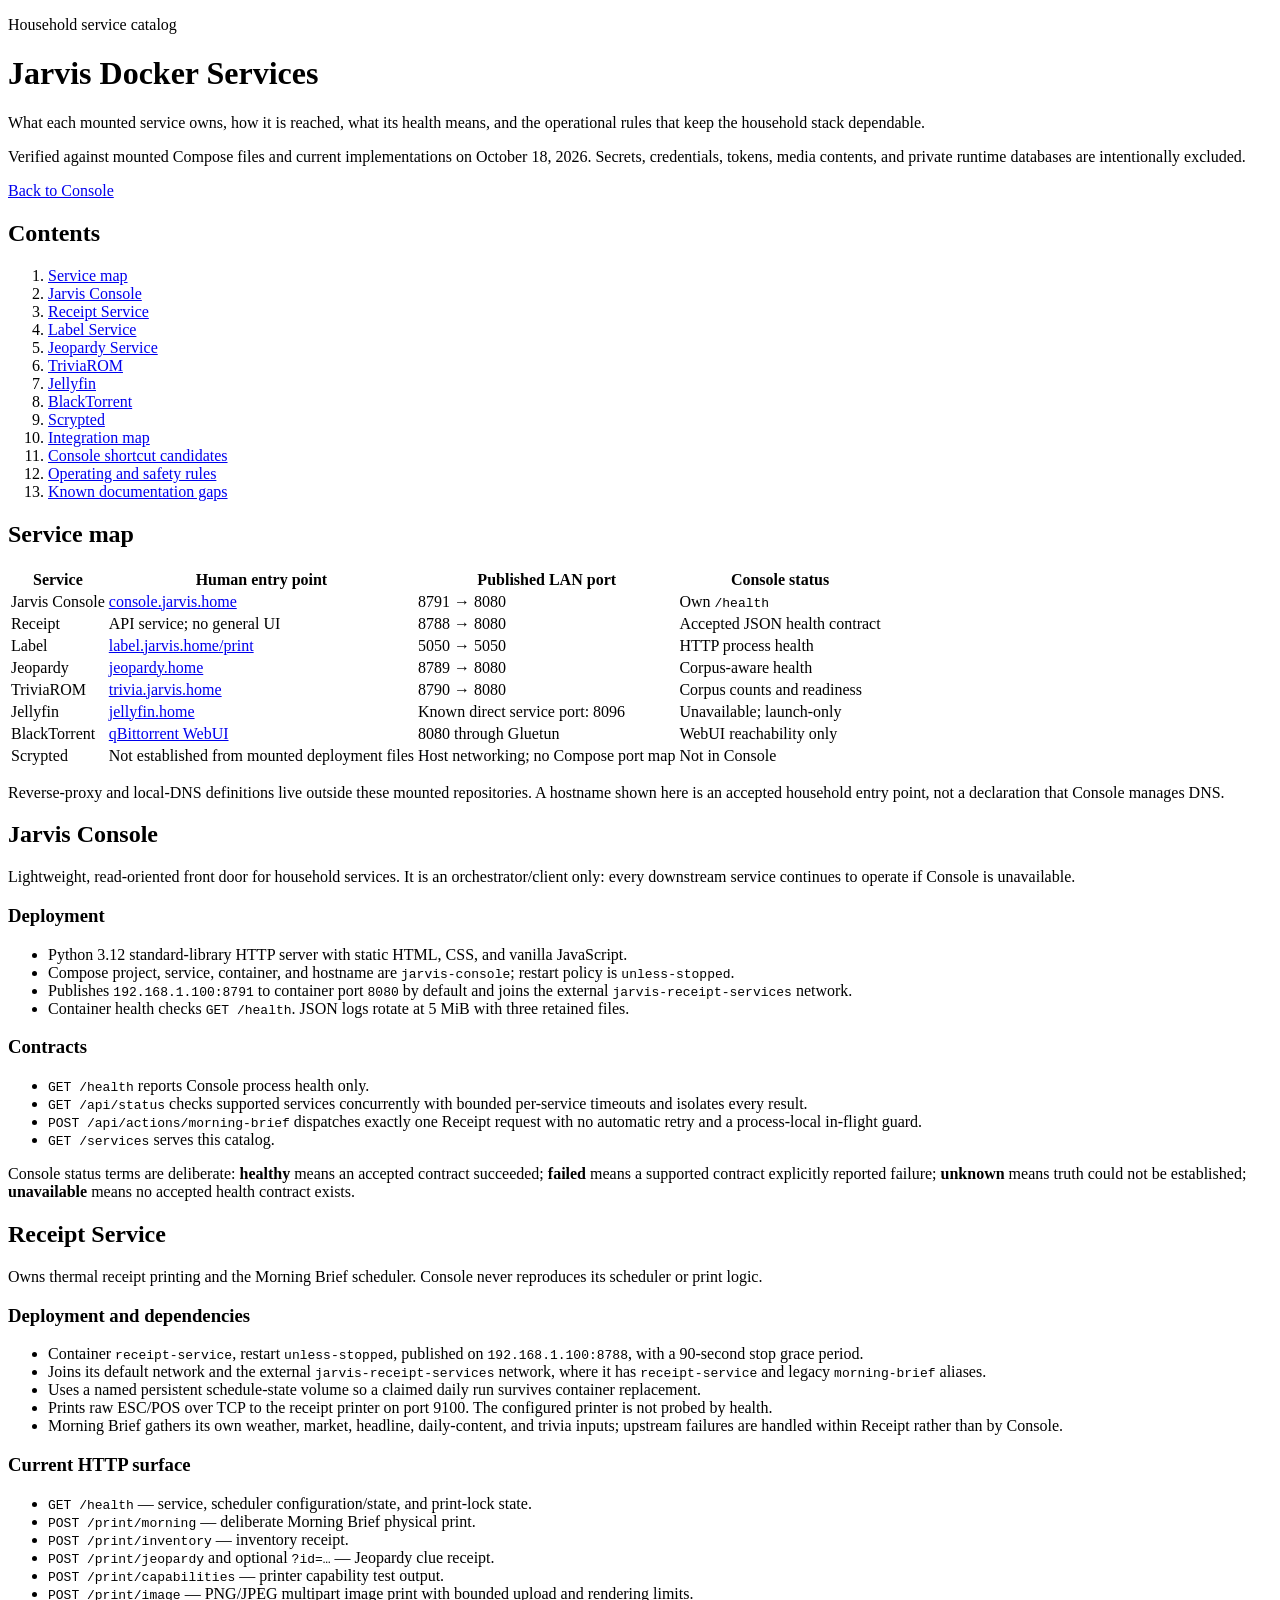
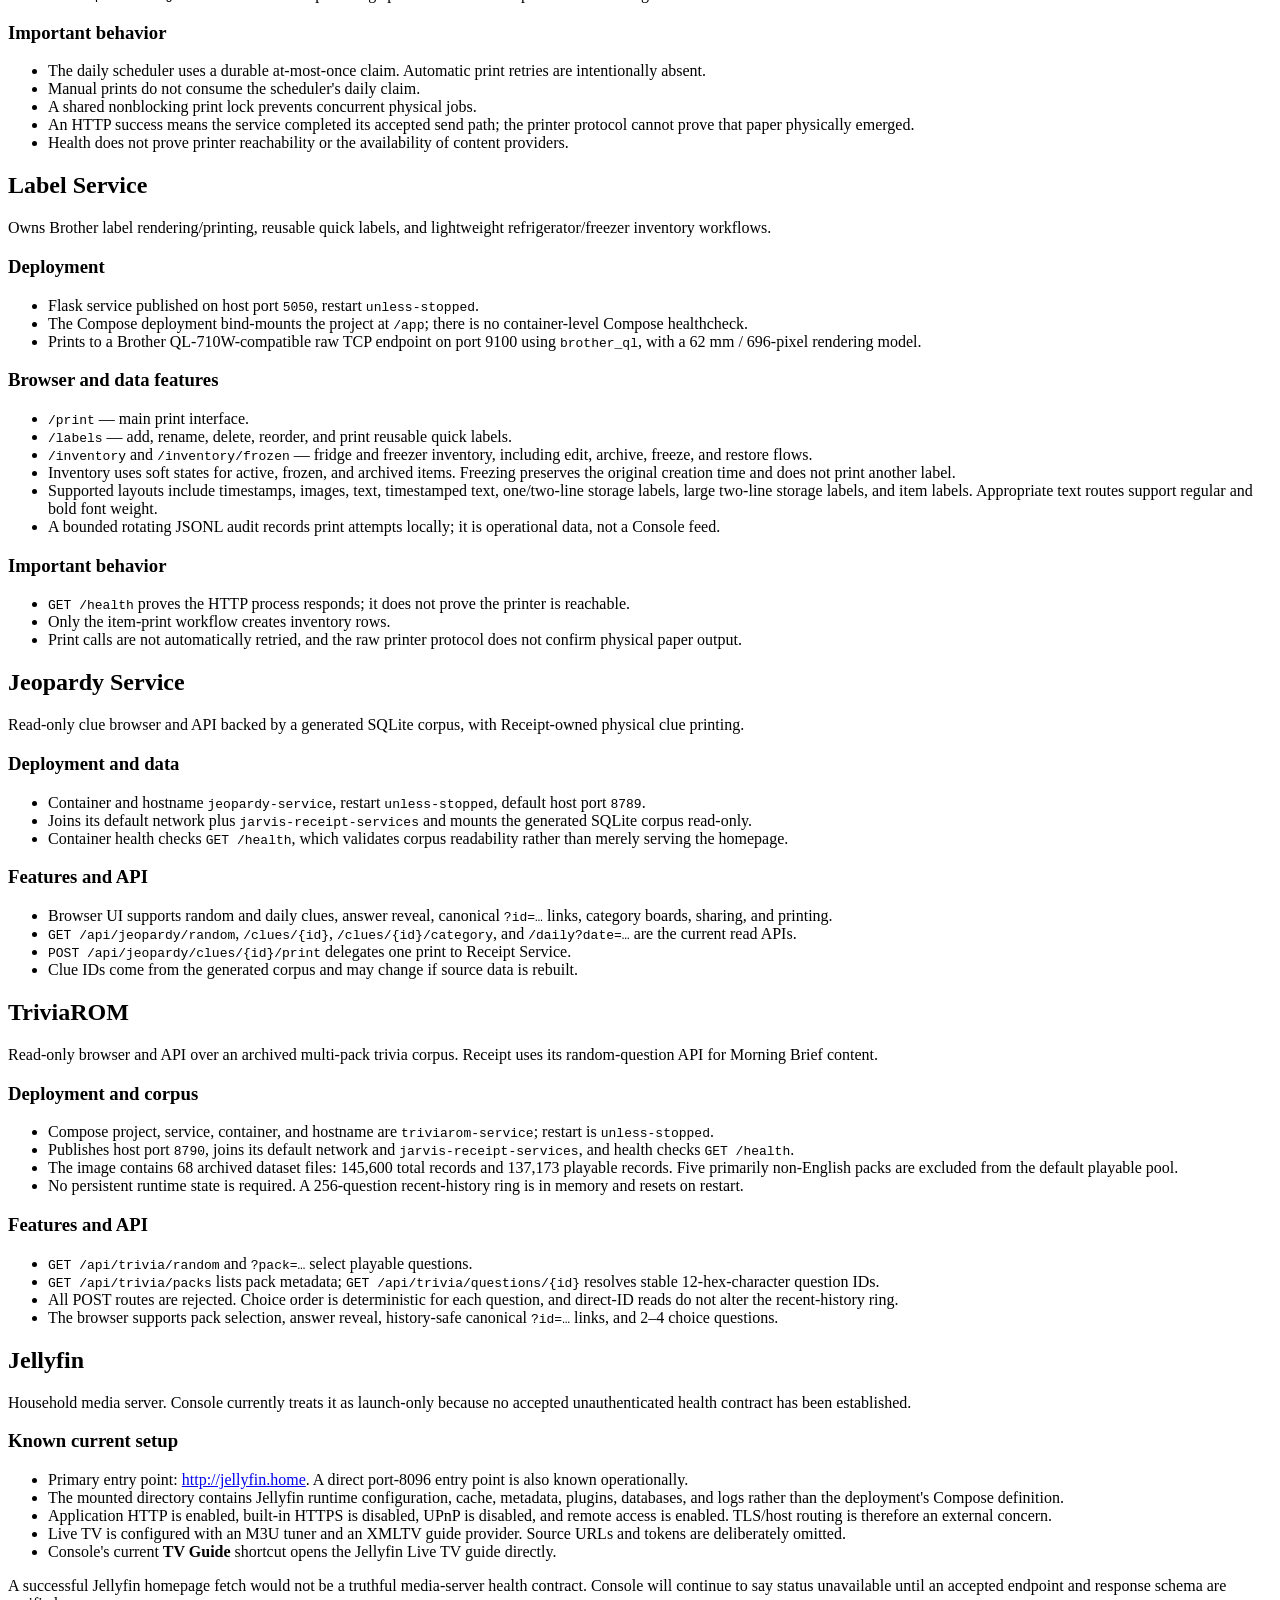
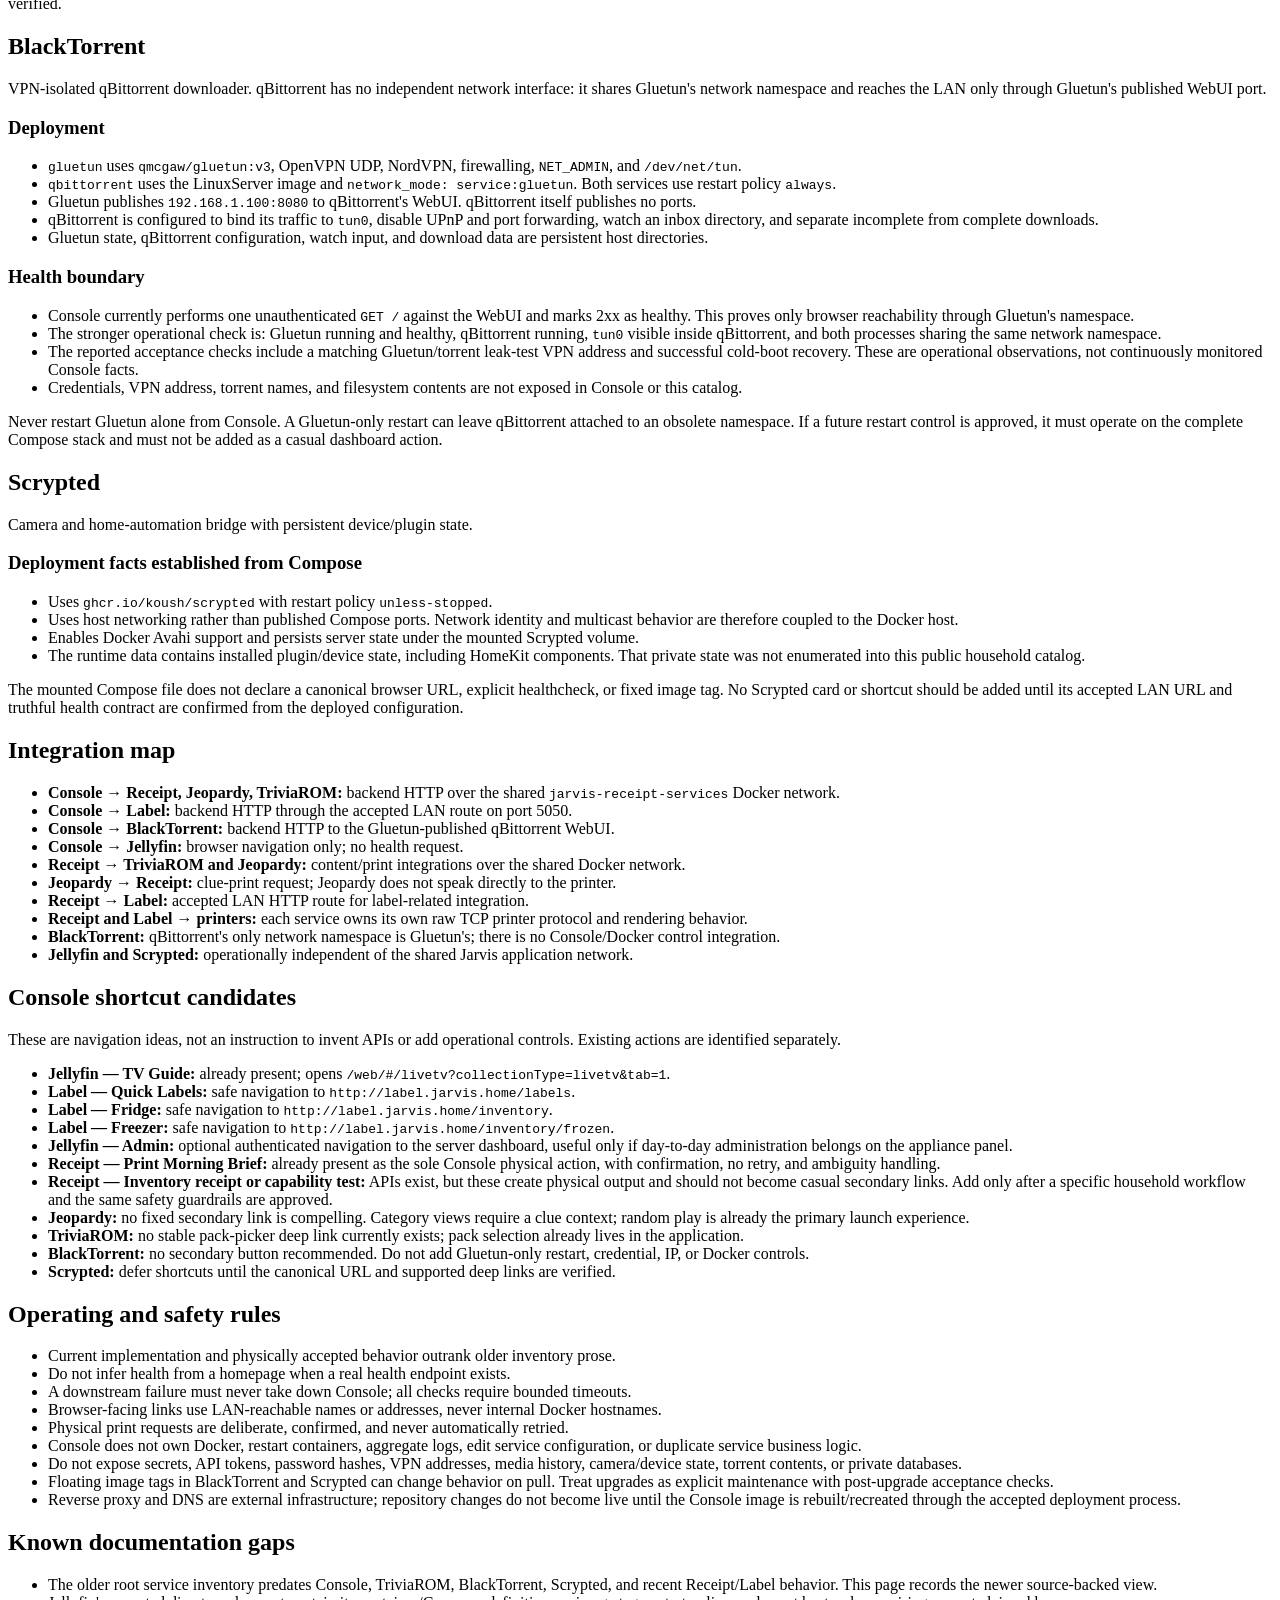
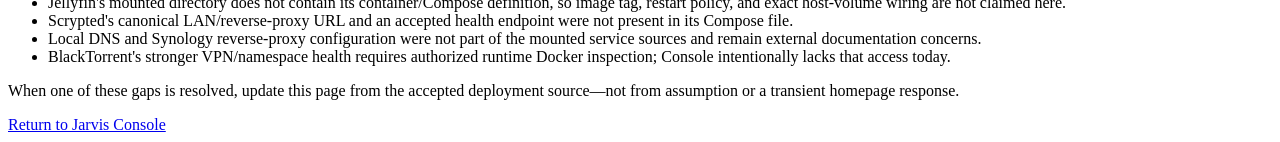
==== web/services.html @ a1799748 "Add Docker services catalog" ====
<!doctype html>
<html lang="en">
<head>
  <meta charset="utf-8">
  <meta name="viewport" content="width=device-width, initial-scale=1, viewport-fit=cover">
  <title>Jarvis Docker Services</title>
  <link rel="stylesheet" href="/assets/app.css">
</head>
<body>
  <main class="shell docs">
    <header class="header docs-header">
      <div>
        <p class="eyebrow">Household service catalog</p>
        <h1>Jarvis Docker Services</h1>
        <p class="summary">What each mounted service owns, how it is reached, what its health means, and the operational rules that keep the household stack dependable.</p>
        <p class="doc-meta">Verified against mounted Compose files and current implementations on October 18, 2026. Secrets, credentials, tokens, media contents, and private runtime databases are intentionally excluded.</p>
      </div>
      <a class="back-link" href="/">Back to Console</a>
    </header>

    <nav class="doc-section" aria-labelledby="contents-heading">
      <h2 id="contents-heading">Contents</h2>
      <ol class="toc">
        <li><a href="#map">Service map</a></li>
        <li><a href="#console">Jarvis Console</a></li>
        <li><a href="#receipt">Receipt Service</a></li>
        <li><a href="#label">Label Service</a></li>
        <li><a href="#jeopardy">Jeopardy Service</a></li>
        <li><a href="#triviarom">TriviaROM</a></li>
        <li><a href="#jellyfin">Jellyfin</a></li>
        <li><a href="#blacktorrent">BlackTorrent</a></li>
        <li><a href="#scrypted">Scrypted</a></li>
        <li><a href="#integrations">Integration map</a></li>
        <li><a href="#shortcuts">Console shortcut candidates</a></li>
        <li><a href="#rules">Operating and safety rules</a></li>
        <li><a href="#gaps">Known documentation gaps</a></li>
      </ol>
    </nav>

    <section class="doc-section" id="map">
      <h2>Service map</h2>
      <div class="table-wrap">
        <table>
          <thead><tr><th>Service</th><th>Human entry point</th><th>Published LAN port</th><th>Console status</th></tr></thead>
          <tbody>
            <tr><td>Jarvis Console</td><td><a href="http://console.jarvis.home/">console.jarvis.home</a></td><td>8791 → 8080</td><td>Own <code>/health</code></td></tr>
            <tr><td>Receipt</td><td>API service; no general UI</td><td>8788 → 8080</td><td>Accepted JSON health contract</td></tr>
            <tr><td>Label</td><td><a href="http://label.jarvis.home/print">label.jarvis.home/print</a></td><td>5050 → 5050</td><td>HTTP process health</td></tr>
            <tr><td>Jeopardy</td><td><a href="http://jeopardy.home/">jeopardy.home</a></td><td>8789 → 8080</td><td>Corpus-aware health</td></tr>
            <tr><td>TriviaROM</td><td><a href="http://trivia.jarvis.home/">trivia.jarvis.home</a></td><td>8790 → 8080</td><td>Corpus counts and readiness</td></tr>
            <tr><td>Jellyfin</td><td><a href="http://jellyfin.home">jellyfin.home</a></td><td>Known direct service port: 8096</td><td>Unavailable; launch-only</td></tr>
            <tr><td>BlackTorrent</td><td><a href="http://192.168.1.100:8080/">qBittorrent WebUI</a></td><td>8080 through Gluetun</td><td>WebUI reachability only</td></tr>
            <tr><td>Scrypted</td><td>Not established from mounted deployment files</td><td>Host networking; no Compose port map</td><td>Not in Console</td></tr>
          </tbody>
        </table>
      </div>
      <p class="doc-meta">Reverse-proxy and local-DNS definitions live outside these mounted repositories. A hostname shown here is an accepted household entry point, not a declaration that Console manages DNS.</p>
    </section>

    <section class="doc-section service-heading" id="console">
      <h2>Jarvis Console</h2>
      <p>Lightweight, read-oriented front door for household services. It is an orchestrator/client only: every downstream service continues to operate if Console is unavailable.</p>
      <h3>Deployment</h3>
      <ul>
        <li>Python 3.12 standard-library HTTP server with static HTML, CSS, and vanilla JavaScript.</li>
        <li>Compose project, service, container, and hostname are <code>jarvis-console</code>; restart policy is <code>unless-stopped</code>.</li>
        <li>Publishes <code>192.168.1.100:8791</code> to container port <code>8080</code> by default and joins the external <code>jarvis-receipt-services</code> network.</li>
        <li>Container health checks <code>GET /health</code>. JSON logs rotate at 5 MiB with three retained files.</li>
      </ul>
      <h3>Contracts</h3>
      <ul>
        <li><code>GET /health</code> reports Console process health only.</li>
        <li><code>GET /api/status</code> checks supported services concurrently with bounded per-service timeouts and isolates every result.</li>
        <li><code>POST /api/actions/morning-brief</code> dispatches exactly one Receipt request with no automatic retry and a process-local in-flight guard.</li>
        <li><code>GET /services</code> serves this catalog.</li>
      </ul>
      <p class="callout">Console status terms are deliberate: <strong>healthy</strong> means an accepted contract succeeded; <strong>failed</strong> means a supported contract explicitly reported failure; <strong>unknown</strong> means truth could not be established; <strong>unavailable</strong> means no accepted health contract exists.</p>
    </section>

    <section class="doc-section service-heading" id="receipt">
      <h2>Receipt Service</h2>
      <p>Owns thermal receipt printing and the Morning Brief scheduler. Console never reproduces its scheduler or print logic.</p>
      <h3>Deployment and dependencies</h3>
      <ul>
        <li>Container <code>receipt-service</code>, restart <code>unless-stopped</code>, published on <code>192.168.1.100:8788</code>, with a 90-second stop grace period.</li>
        <li>Joins its default network and the external <code>jarvis-receipt-services</code> network, where it has <code>receipt-service</code> and legacy <code>morning-brief</code> aliases.</li>
        <li>Uses a named persistent schedule-state volume so a claimed daily run survives container replacement.</li>
        <li>Prints raw ESC/POS over TCP to the receipt printer on port 9100. The configured printer is not probed by health.</li>
        <li>Morning Brief gathers its own weather, market, headline, daily-content, and trivia inputs; upstream failures are handled within Receipt rather than by Console.</li>
      </ul>
      <h3>Current HTTP surface</h3>
      <ul>
        <li><code>GET /health</code> — service, scheduler configuration/state, and print-lock state.</li>
        <li><code>POST /print/morning</code> — deliberate Morning Brief physical print.</li>
        <li><code>POST /print/inventory</code> — inventory receipt.</li>
        <li><code>POST /print/jeopardy</code> and optional <code>?id=…</code> — Jeopardy clue receipt.</li>
        <li><code>POST /print/capabilities</code> — printer capability test output.</li>
        <li><code>POST /print/image</code> — PNG/JPEG multipart image print with bounded upload and rendering limits.</li>
      </ul>
      <h3>Important behavior</h3>
      <ul>
        <li>The daily scheduler uses a durable at-most-once claim. Automatic print retries are intentionally absent.</li>
        <li>Manual prints do not consume the scheduler's daily claim.</li>
        <li>A shared nonblocking print lock prevents concurrent physical jobs.</li>
        <li>An HTTP success means the service completed its accepted send path; the printer protocol cannot prove that paper physically emerged.</li>
        <li>Health does not prove printer reachability or the availability of content providers.</li>
      </ul>
    </section>

    <section class="doc-section service-heading" id="label">
      <h2>Label Service</h2>
      <p>Owns Brother label rendering/printing, reusable quick labels, and lightweight refrigerator/freezer inventory workflows.</p>
      <h3>Deployment</h3>
      <ul>
        <li>Flask service published on host port <code>5050</code>, restart <code>unless-stopped</code>.</li>
        <li>The Compose deployment bind-mounts the project at <code>/app</code>; there is no container-level Compose healthcheck.</li>
        <li>Prints to a Brother QL-710W-compatible raw TCP endpoint on port 9100 using <code>brother_ql</code>, with a 62 mm / 696-pixel rendering model.</li>
      </ul>
      <h3>Browser and data features</h3>
      <ul>
        <li><code>/print</code> — main print interface.</li>
        <li><code>/labels</code> — add, rename, delete, reorder, and print reusable quick labels.</li>
        <li><code>/inventory</code> and <code>/inventory/frozen</code> — fridge and freezer inventory, including edit, archive, freeze, and restore flows.</li>
        <li>Inventory uses soft states for active, frozen, and archived items. Freezing preserves the original creation time and does not print another label.</li>
        <li>Supported layouts include timestamps, images, text, timestamped text, one/two-line storage labels, large two-line storage labels, and item labels. Appropriate text routes support regular and bold font weight.</li>
        <li>A bounded rotating JSONL audit records print attempts locally; it is operational data, not a Console feed.</li>
      </ul>
      <h3>Important behavior</h3>
      <ul>
        <li><code>GET /health</code> proves the HTTP process responds; it does not prove the printer is reachable.</li>
        <li>Only the item-print workflow creates inventory rows.</li>
        <li>Print calls are not automatically retried, and the raw printer protocol does not confirm physical paper output.</li>
      </ul>
    </section>

    <section class="doc-section service-heading" id="jeopardy">
      <h2>Jeopardy Service</h2>
      <p>Read-only clue browser and API backed by a generated SQLite corpus, with Receipt-owned physical clue printing.</p>
      <h3>Deployment and data</h3>
      <ul>
        <li>Container and hostname <code>jeopardy-service</code>, restart <code>unless-stopped</code>, default host port <code>8789</code>.</li>
        <li>Joins its default network plus <code>jarvis-receipt-services</code> and mounts the generated SQLite corpus read-only.</li>
        <li>Container health checks <code>GET /health</code>, which validates corpus readability rather than merely serving the homepage.</li>
      </ul>
      <h3>Features and API</h3>
      <ul>
        <li>Browser UI supports random and daily clues, answer reveal, canonical <code>?id=…</code> links, category boards, sharing, and printing.</li>
        <li><code>GET /api/jeopardy/random</code>, <code>/clues/{id}</code>, <code>/clues/{id}/category</code>, and <code>/daily?date=…</code> are the current read APIs.</li>
        <li><code>POST /api/jeopardy/clues/{id}/print</code> delegates one print to Receipt Service.</li>
        <li>Clue IDs come from the generated corpus and may change if source data is rebuilt.</li>
      </ul>
    </section>

    <section class="doc-section service-heading" id="triviarom">
      <h2>TriviaROM</h2>
      <p>Read-only browser and API over an archived multi-pack trivia corpus. Receipt uses its random-question API for Morning Brief content.</p>
      <h3>Deployment and corpus</h3>
      <ul>
        <li>Compose project, service, container, and hostname are <code>triviarom-service</code>; restart is <code>unless-stopped</code>.</li>
        <li>Publishes host port <code>8790</code>, joins its default network and <code>jarvis-receipt-services</code>, and health checks <code>GET /health</code>.</li>
        <li>The image contains 68 archived dataset files: 145,600 total records and 137,173 playable records. Five primarily non-English packs are excluded from the default playable pool.</li>
        <li>No persistent runtime state is required. A 256-question recent-history ring is in memory and resets on restart.</li>
      </ul>
      <h3>Features and API</h3>
      <ul>
        <li><code>GET /api/trivia/random</code> and <code>?pack=…</code> select playable questions.</li>
        <li><code>GET /api/trivia/packs</code> lists pack metadata; <code>GET /api/trivia/questions/{id}</code> resolves stable 12-hex-character question IDs.</li>
        <li>All POST routes are rejected. Choice order is deterministic for each question, and direct-ID reads do not alter the recent-history ring.</li>
        <li>The browser supports pack selection, answer reveal, history-safe canonical <code>?id=…</code> links, and 2–4 choice questions.</li>
      </ul>
    </section>

    <section class="doc-section service-heading" id="jellyfin">
      <h2>Jellyfin</h2>
      <p>Household media server. Console currently treats it as launch-only because no accepted unauthenticated health contract has been established.</p>
      <h3>Known current setup</h3>
      <ul>
        <li>Primary entry point: <a href="http://jellyfin.home">http://jellyfin.home</a>. A direct port-8096 entry point is also known operationally.</li>
        <li>The mounted directory contains Jellyfin runtime configuration, cache, metadata, plugins, databases, and logs rather than the deployment's Compose definition.</li>
        <li>Application HTTP is enabled, built-in HTTPS is disabled, UPnP is disabled, and remote access is enabled. TLS/host routing is therefore an external concern.</li>
        <li>Live TV is configured with an M3U tuner and an XMLTV guide provider. Source URLs and tokens are deliberately omitted.</li>
        <li>Console's current <strong>TV Guide</strong> shortcut opens the Jellyfin Live TV guide directly.</li>
      </ul>
      <p class="callout">A successful Jellyfin homepage fetch would not be a truthful media-server health contract. Console will continue to say status unavailable until an accepted endpoint and response schema are verified.</p>
    </section>

    <section class="doc-section service-heading" id="blacktorrent">
      <h2>BlackTorrent</h2>
      <p>VPN-isolated qBittorrent downloader. qBittorrent has no independent network interface: it shares Gluetun's network namespace and reaches the LAN only through Gluetun's published WebUI port.</p>
      <h3>Deployment</h3>
      <ul>
        <li><code>gluetun</code> uses <code>qmcgaw/gluetun:v3</code>, OpenVPN UDP, NordVPN, firewalling, <code>NET_ADMIN</code>, and <code>/dev/net/tun</code>.</li>
        <li><code>qbittorrent</code> uses the LinuxServer image and <code>network_mode: service:gluetun</code>. Both services use restart policy <code>always</code>.</li>
        <li>Gluetun publishes <code>192.168.1.100:8080</code> to qBittorrent's WebUI. qBittorrent itself publishes no ports.</li>
        <li>qBittorrent is configured to bind its traffic to <code>tun0</code>, disable UPnP and port forwarding, watch an inbox directory, and separate incomplete from complete downloads.</li>
        <li>Gluetun state, qBittorrent configuration, watch input, and download data are persistent host directories.</li>
      </ul>
      <h3>Health boundary</h3>
      <ul>
        <li>Console currently performs one unauthenticated <code>GET /</code> against the WebUI and marks 2xx as healthy. This proves only browser reachability through Gluetun's namespace.</li>
        <li>The stronger operational check is: Gluetun running and healthy, qBittorrent running, <code>tun0</code> visible inside qBittorrent, and both processes sharing the same network namespace.</li>
        <li>The reported acceptance checks include a matching Gluetun/torrent leak-test VPN address and successful cold-boot recovery. These are operational observations, not continuously monitored Console facts.</li>
        <li>Credentials, VPN address, torrent names, and filesystem contents are not exposed in Console or this catalog.</li>
      </ul>
      <p class="callout">Never restart Gluetun alone from Console. A Gluetun-only restart can leave qBittorrent attached to an obsolete namespace. If a future restart control is approved, it must operate on the complete Compose stack and must not be added as a casual dashboard action.</p>
    </section>

    <section class="doc-section service-heading" id="scrypted">
      <h2>Scrypted</h2>
      <p>Camera and home-automation bridge with persistent device/plugin state.</p>
      <h3>Deployment facts established from Compose</h3>
      <ul>
        <li>Uses <code>ghcr.io/koush/scrypted</code> with restart policy <code>unless-stopped</code>.</li>
        <li>Uses host networking rather than published Compose ports. Network identity and multicast behavior are therefore coupled to the Docker host.</li>
        <li>Enables Docker Avahi support and persists server state under the mounted Scrypted volume.</li>
        <li>The runtime data contains installed plugin/device state, including HomeKit components. That private state was not enumerated into this public household catalog.</li>
      </ul>
      <p class="callout">The mounted Compose file does not declare a canonical browser URL, explicit healthcheck, or fixed image tag. No Scrypted card or shortcut should be added until its accepted LAN URL and truthful health contract are confirmed from the deployed configuration.</p>
    </section>

    <section class="doc-section" id="integrations">
      <h2>Integration map</h2>
      <ul>
        <li><strong>Console → Receipt, Jeopardy, TriviaROM:</strong> backend HTTP over the shared <code>jarvis-receipt-services</code> Docker network.</li>
        <li><strong>Console → Label:</strong> backend HTTP through the accepted LAN route on port 5050.</li>
        <li><strong>Console → BlackTorrent:</strong> backend HTTP to the Gluetun-published qBittorrent WebUI.</li>
        <li><strong>Console → Jellyfin:</strong> browser navigation only; no health request.</li>
        <li><strong>Receipt → TriviaROM and Jeopardy:</strong> content/print integrations over the shared Docker network.</li>
        <li><strong>Jeopardy → Receipt:</strong> clue-print request; Jeopardy does not speak directly to the printer.</li>
        <li><strong>Receipt → Label:</strong> accepted LAN HTTP route for label-related integration.</li>
        <li><strong>Receipt and Label → printers:</strong> each service owns its own raw TCP printer protocol and rendering behavior.</li>
        <li><strong>BlackTorrent:</strong> qBittorrent's only network namespace is Gluetun's; there is no Console/Docker control integration.</li>
        <li><strong>Jellyfin and Scrypted:</strong> operationally independent of the shared Jarvis application network.</li>
      </ul>
    </section>

    <section class="doc-section" id="shortcuts">
      <h2>Console shortcut candidates</h2>
      <p>These are navigation ideas, not an instruction to invent APIs or add operational controls. Existing actions are identified separately.</p>
      <ul>
        <li><strong>Jellyfin — TV Guide:</strong> already present; opens <code>/web/#/livetv?collectionType=livetv&amp;tab=1</code>.</li>
        <li><strong>Label — Quick Labels:</strong> safe navigation to <code>http://label.jarvis.home/labels</code>.</li>
        <li><strong>Label — Fridge:</strong> safe navigation to <code>http://label.jarvis.home/inventory</code>.</li>
        <li><strong>Label — Freezer:</strong> safe navigation to <code>http://label.jarvis.home/inventory/frozen</code>.</li>
        <li><strong>Jellyfin — Admin:</strong> optional authenticated navigation to the server dashboard, useful only if day-to-day administration belongs on the appliance panel.</li>
        <li><strong>Receipt — Print Morning Brief:</strong> already present as the sole Console physical action, with confirmation, no retry, and ambiguity handling.</li>
        <li><strong>Receipt — Inventory receipt or capability test:</strong> APIs exist, but these create physical output and should not become casual secondary links. Add only after a specific household workflow and the same safety guardrails are approved.</li>
        <li><strong>Jeopardy:</strong> no fixed secondary link is compelling. Category views require a clue context; random play is already the primary launch experience.</li>
        <li><strong>TriviaROM:</strong> no stable pack-picker deep link currently exists; pack selection already lives in the application.</li>
        <li><strong>BlackTorrent:</strong> no secondary button recommended. Do not add Gluetun-only restart, credential, IP, or Docker controls.</li>
        <li><strong>Scrypted:</strong> defer shortcuts until the canonical URL and supported deep links are verified.</li>
      </ul>
    </section>

    <section class="doc-section" id="rules">
      <h2>Operating and safety rules</h2>
      <ul>
        <li>Current implementation and physically accepted behavior outrank older inventory prose.</li>
        <li>Do not infer health from a homepage when a real health endpoint exists.</li>
        <li>A downstream failure must never take down Console; all checks require bounded timeouts.</li>
        <li>Browser-facing links use LAN-reachable names or addresses, never internal Docker hostnames.</li>
        <li>Physical print requests are deliberate, confirmed, and never automatically retried.</li>
        <li>Console does not own Docker, restart containers, aggregate logs, edit service configuration, or duplicate service business logic.</li>
        <li>Do not expose secrets, API tokens, password hashes, VPN addresses, media history, camera/device state, torrent contents, or private databases.</li>
        <li>Floating image tags in BlackTorrent and Scrypted can change behavior on pull. Treat upgrades as explicit maintenance with post-upgrade acceptance checks.</li>
        <li>Reverse proxy and DNS are external infrastructure; repository changes do not become live until the Console image is rebuilt/recreated through the accepted deployment process.</li>
      </ul>
    </section>

    <section class="doc-section" id="gaps">
      <h2>Known documentation gaps</h2>
      <ul>
        <li>The older root service inventory predates Console, TriviaROM, BlackTorrent, Scrypted, and recent Receipt/Label behavior. This page records the newer source-backed view.</li>
        <li>Jellyfin's mounted directory does not contain its container/Compose definition, so image tag, restart policy, and exact host-volume wiring are not claimed here.</li>
        <li>Scrypted's canonical LAN/reverse-proxy URL and an accepted health endpoint were not present in its Compose file.</li>
        <li>Local DNS and Synology reverse-proxy configuration were not part of the mounted service sources and remain external documentation concerns.</li>
        <li>BlackTorrent's stronger VPN/namespace health requires authorized runtime Docker inspection; Console intentionally lacks that access today.</li>
      </ul>
      <p class="doc-meta">When one of these gaps is resolved, update this page from the accepted deployment source—not from assumption or a transient homepage response.</p>
    </section>

    <footer class="site-footer"><a href="/">Return to Jarvis Console</a></footer>
  </main>
</body>
</html>
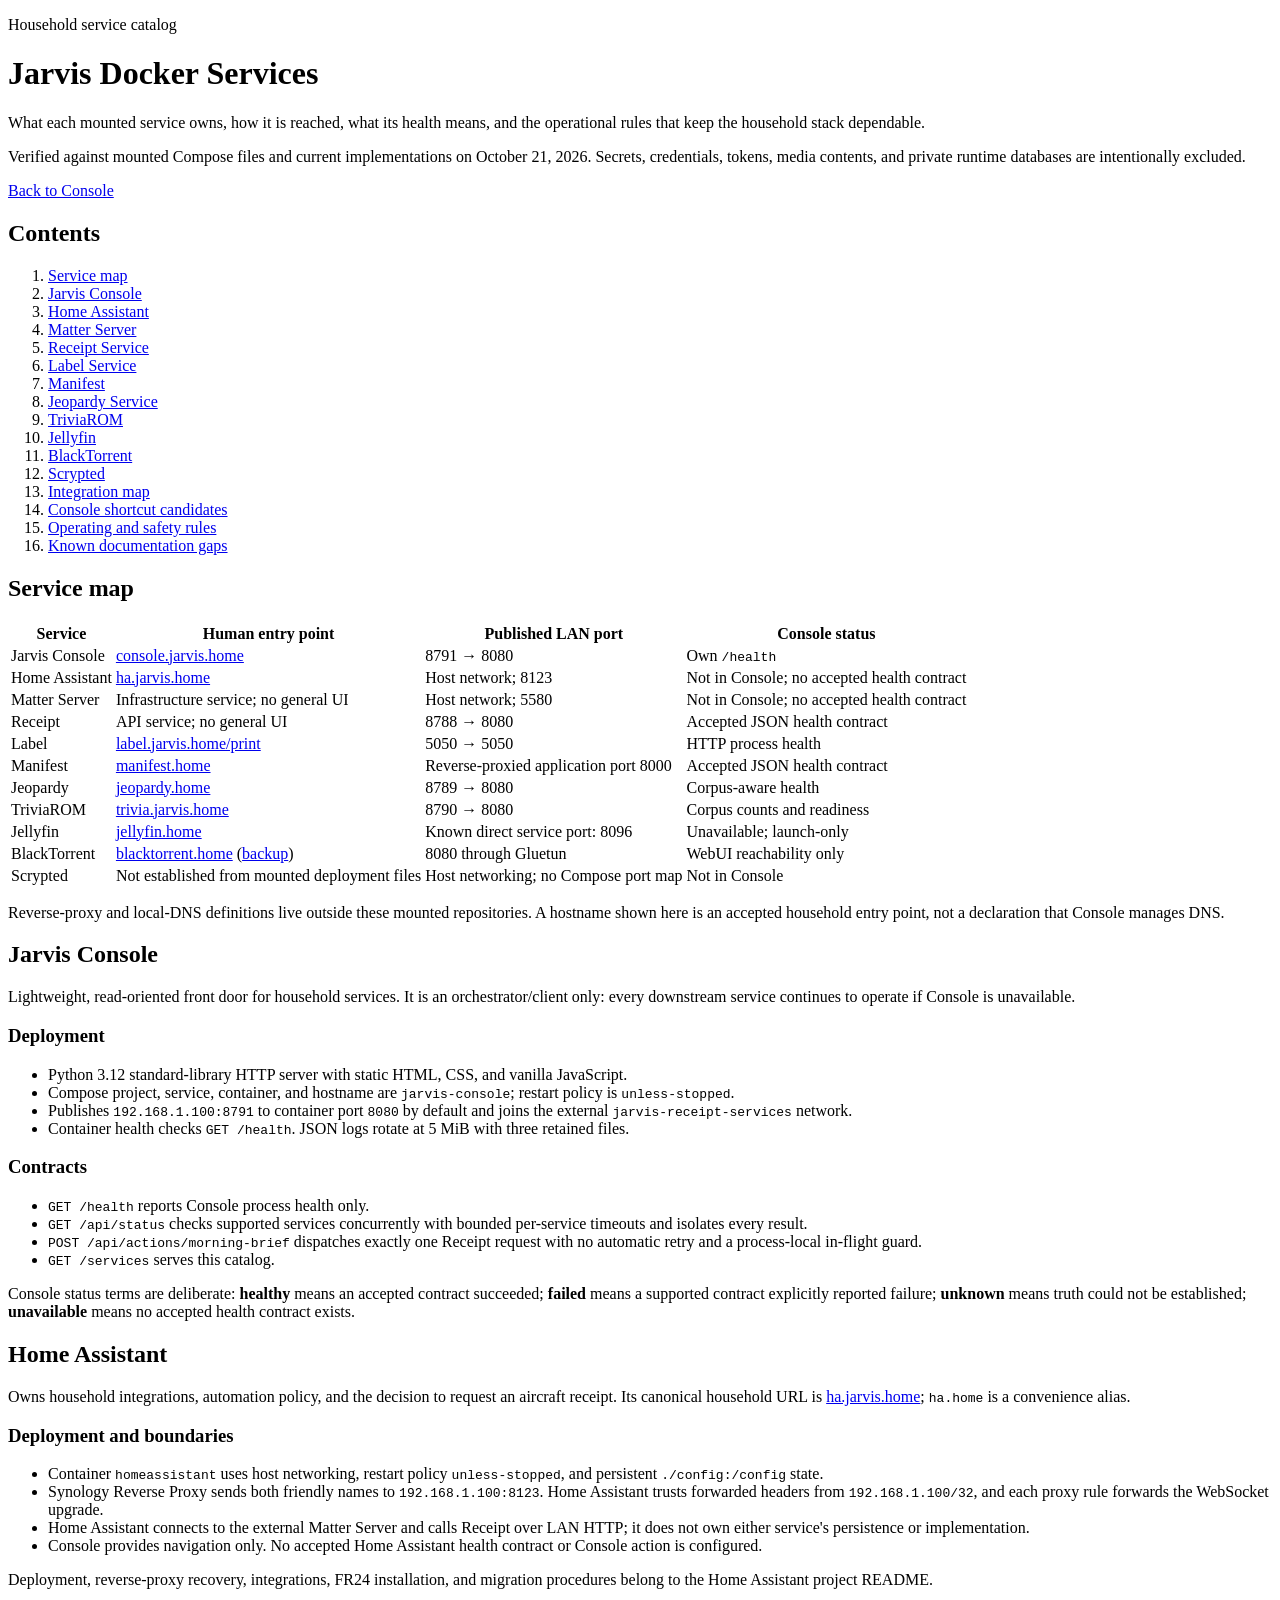
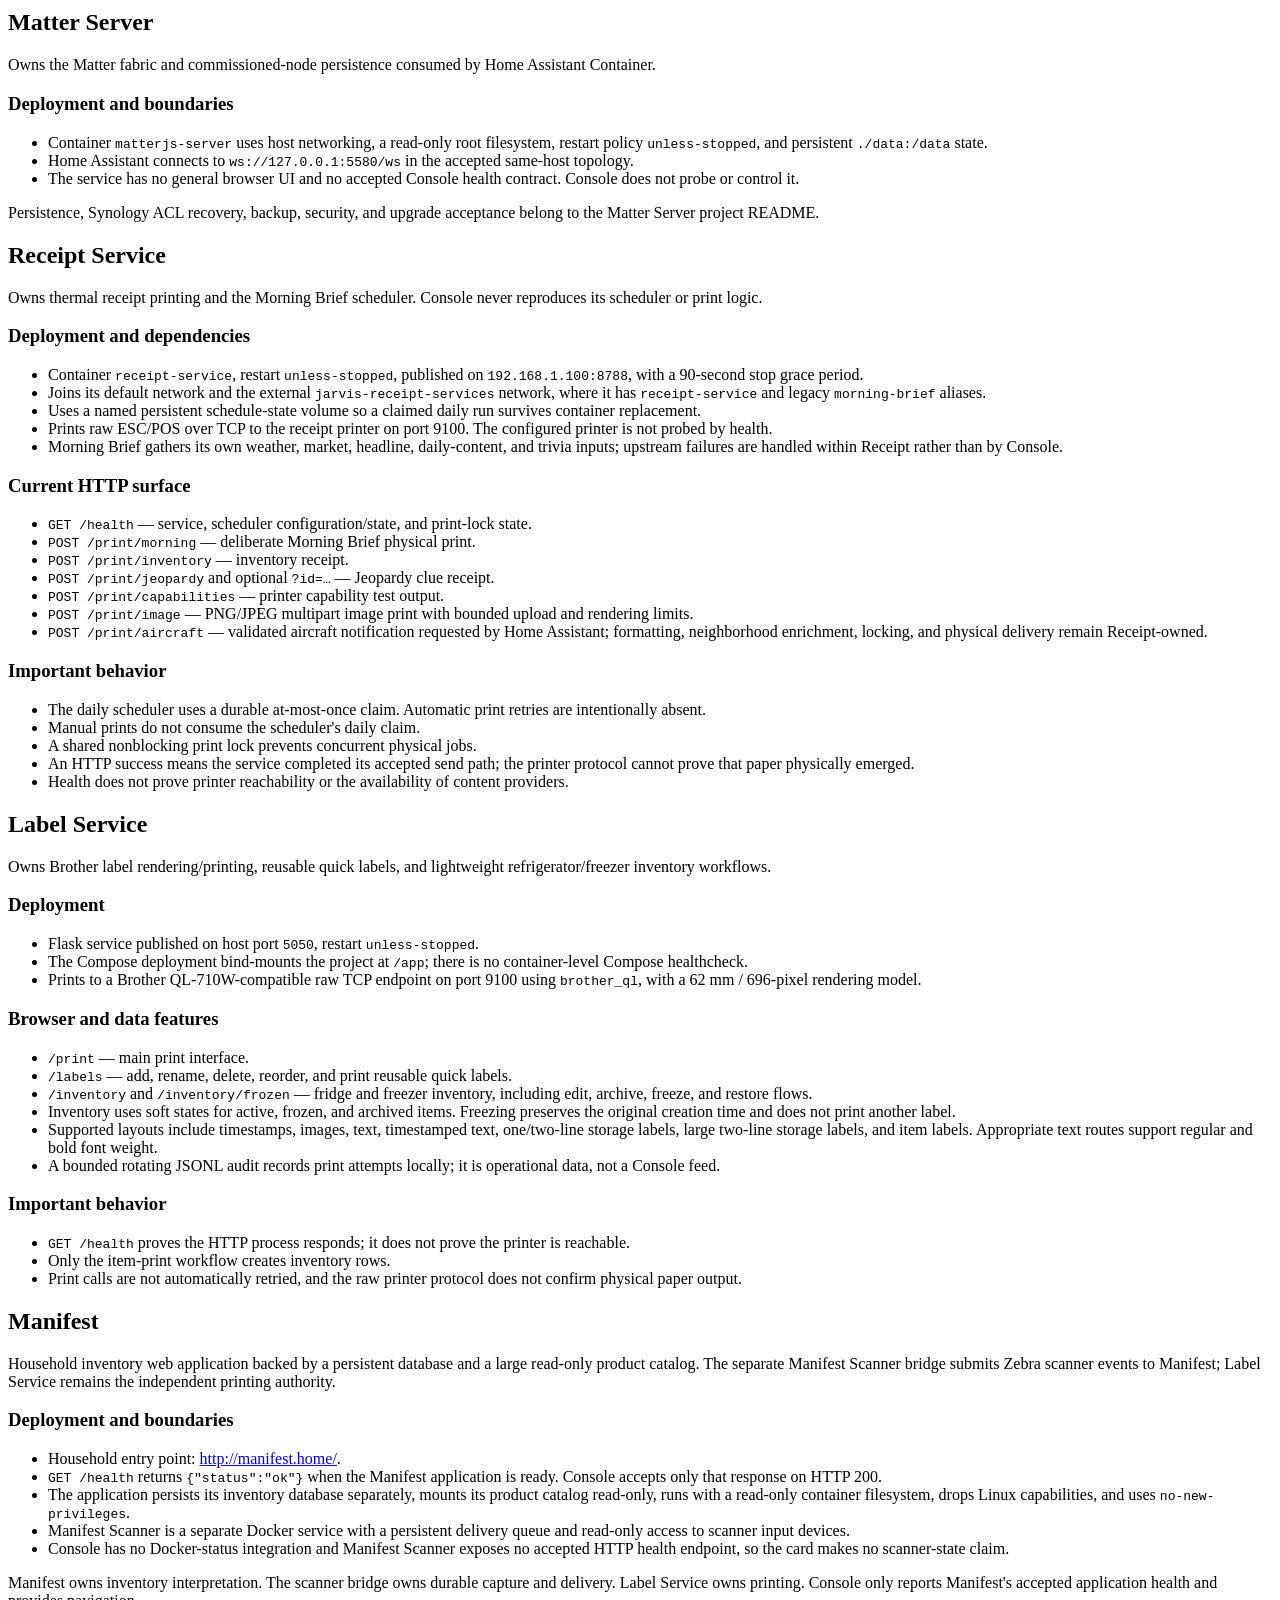
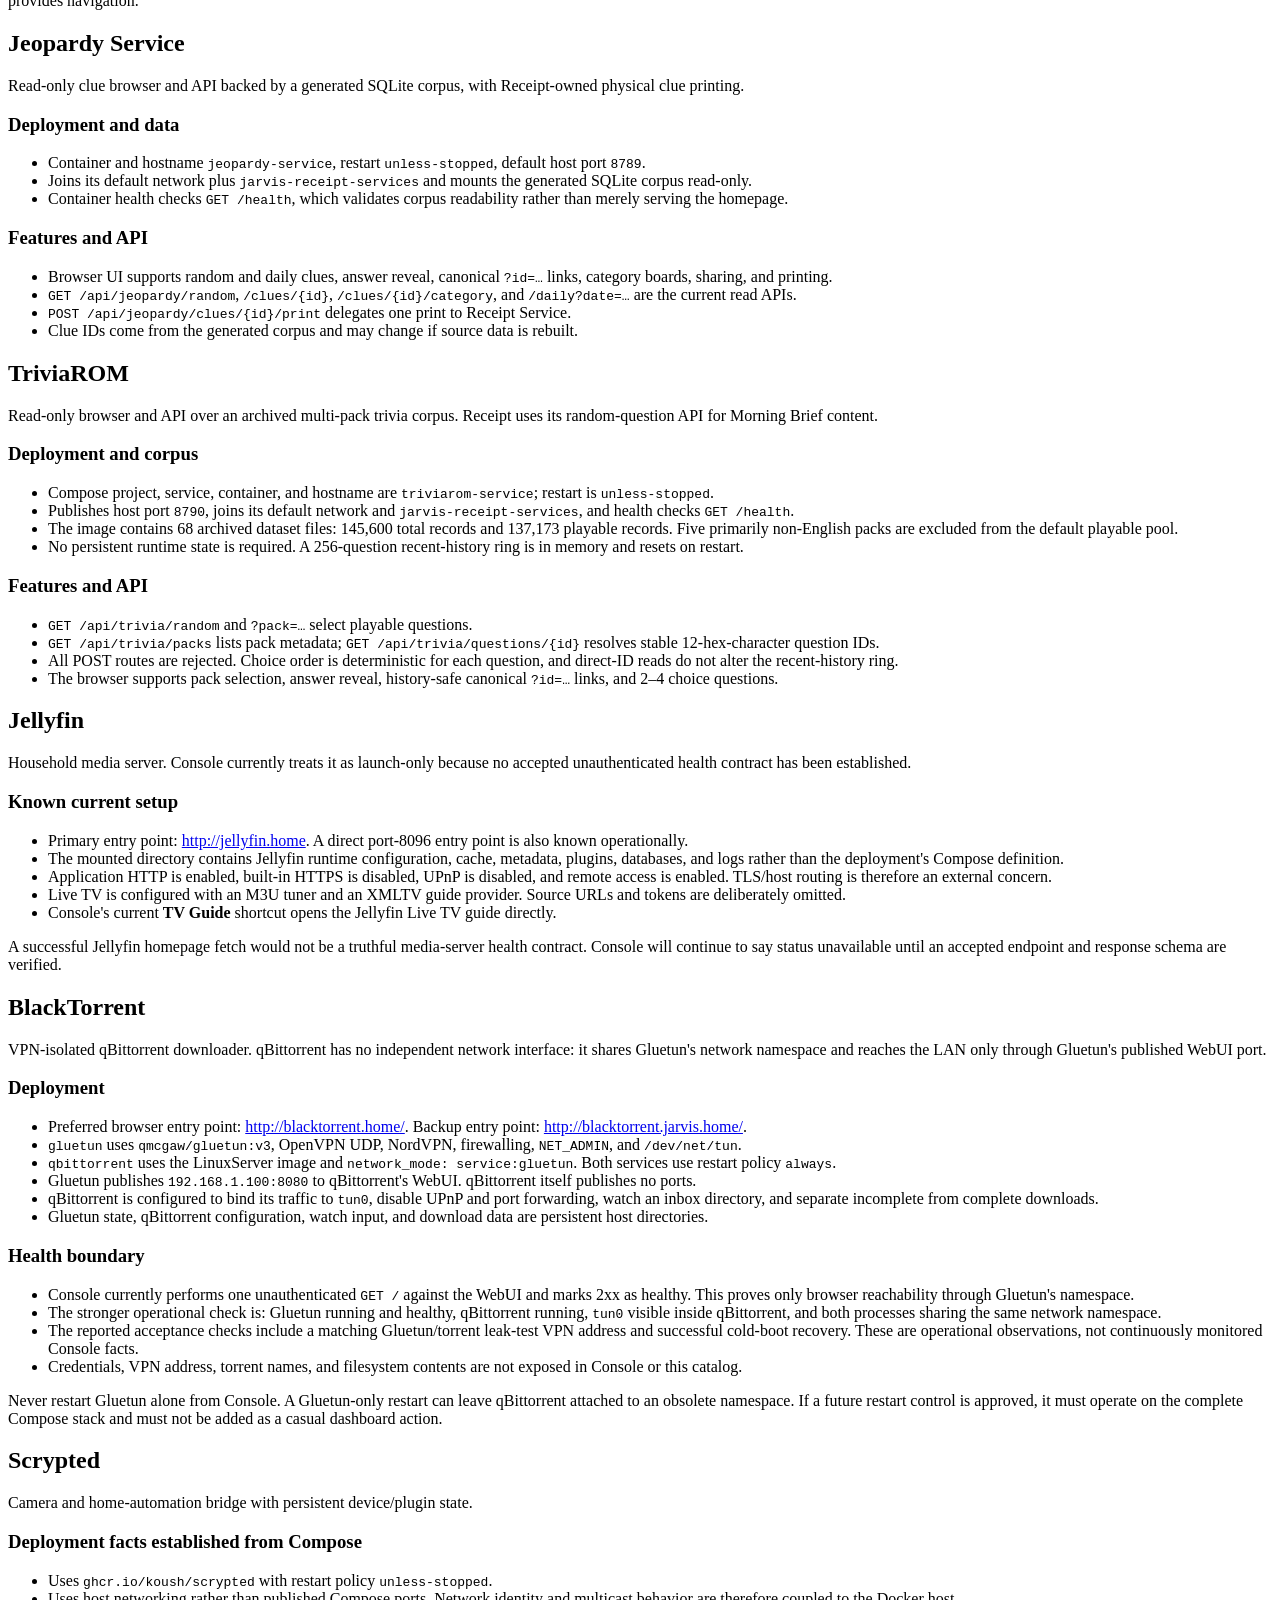
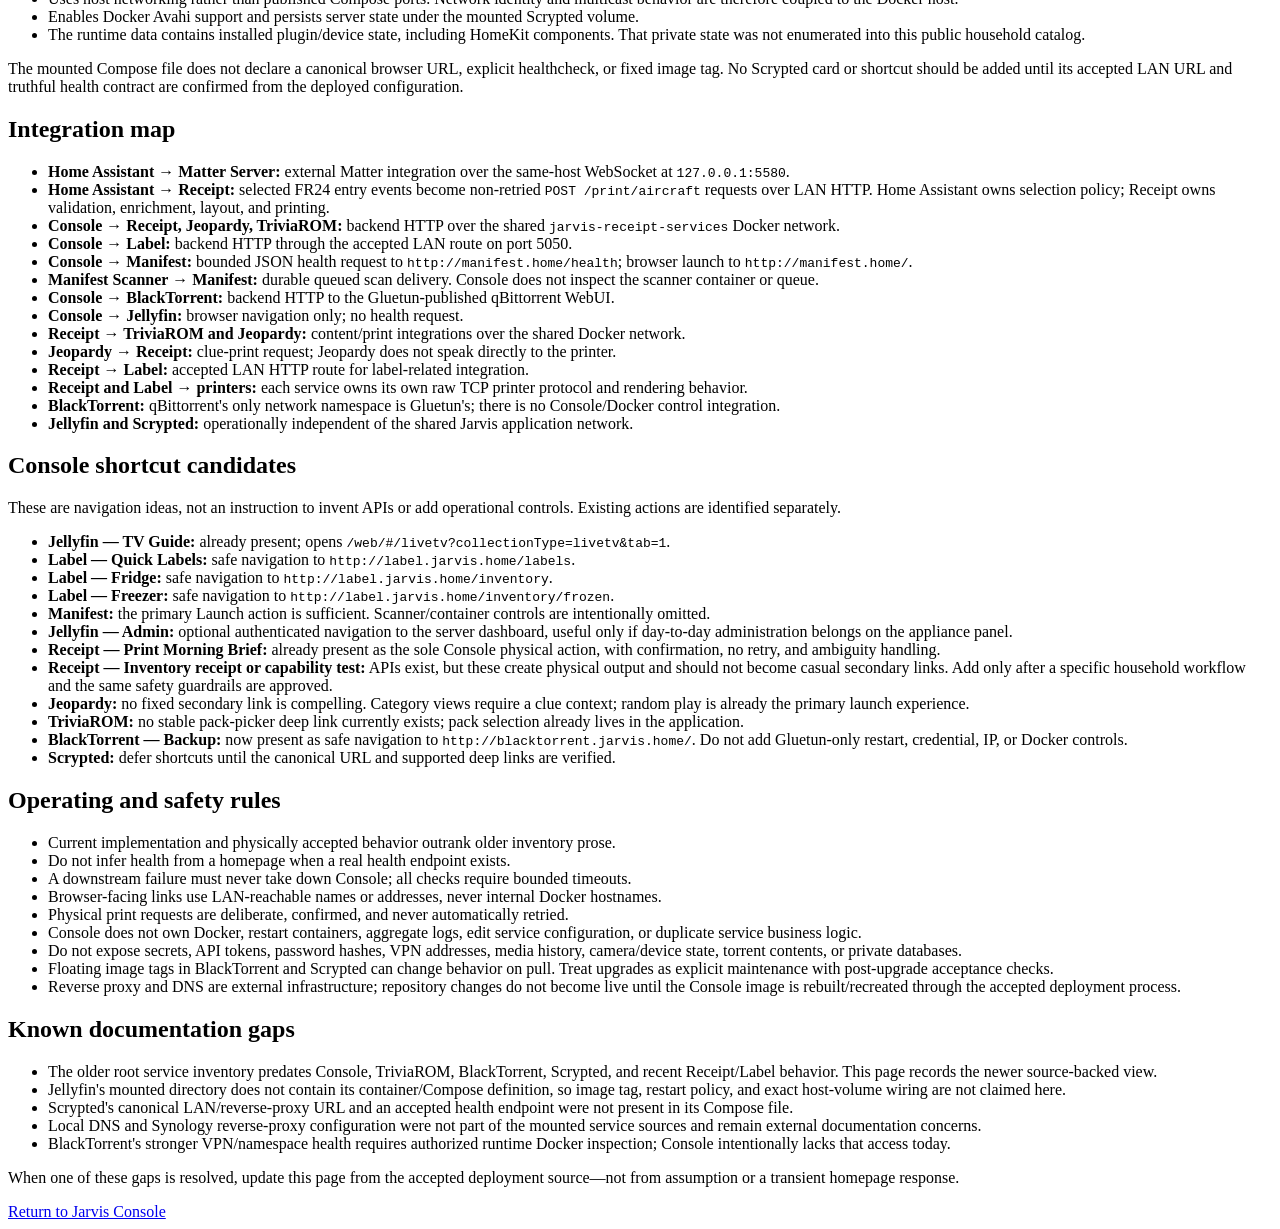
==== commit 9c44bcaf: "Update Jarvis Console service catalog" ====
--- a/web/services.html
+++ b/web/services.html
@@ -13,7 +13,7 @@
         <p class="eyebrow">Household service catalog</p>
         <h1>Jarvis Docker Services</h1>
         <p class="summary">What each mounted service owns, how it is reached, what its health means, and the operational rules that keep the household stack dependable.</p>
-        <p class="doc-meta">Verified against mounted Compose files and current implementations on October 18, 2026. Secrets, credentials, tokens, media contents, and private runtime databases are intentionally excluded.</p>
+        <p class="doc-meta">Verified against mounted Compose files and current implementations on October 21, 2026. Secrets, credentials, tokens, media contents, and private runtime databases are intentionally excluded.</p>
       </div>
       <a class="back-link" href="/">Back to Console</a>
     </header>
@@ -23,8 +23,11 @@
       <ol class="toc">
         <li><a href="#map">Service map</a></li>
         <li><a href="#console">Jarvis Console</a></li>
+        <li><a href="#homeassistant">Home Assistant</a></li>
+        <li><a href="#matter">Matter Server</a></li>
         <li><a href="#receipt">Receipt Service</a></li>
         <li><a href="#label">Label Service</a></li>
+        <li><a href="#manifest">Manifest</a></li>
         <li><a href="#jeopardy">Jeopardy Service</a></li>
         <li><a href="#triviarom">TriviaROM</a></li>
         <li><a href="#jellyfin">Jellyfin</a></li>
@@ -44,12 +47,15 @@
           <thead><tr><th>Service</th><th>Human entry point</th><th>Published LAN port</th><th>Console status</th></tr></thead>
           <tbody>
             <tr><td>Jarvis Console</td><td><a href="http://console.jarvis.home/">console.jarvis.home</a></td><td>8791 → 8080</td><td>Own <code>/health</code></td></tr>
+            <tr><td>Home Assistant</td><td><a href="http://ha.jarvis.home/">ha.jarvis.home</a></td><td>Host network; 8123</td><td>Not in Console; no accepted health contract</td></tr>
+            <tr><td>Matter Server</td><td>Infrastructure service; no general UI</td><td>Host network; 5580</td><td>Not in Console; no accepted health contract</td></tr>
             <tr><td>Receipt</td><td>API service; no general UI</td><td>8788 → 8080</td><td>Accepted JSON health contract</td></tr>
             <tr><td>Label</td><td><a href="http://label.jarvis.home/print">label.jarvis.home/print</a></td><td>5050 → 5050</td><td>HTTP process health</td></tr>
+            <tr><td>Manifest</td><td><a href="http://manifest.home/">manifest.home</a></td><td>Reverse-proxied application port 8000</td><td>Accepted JSON health contract</td></tr>
             <tr><td>Jeopardy</td><td><a href="http://jeopardy.home/">jeopardy.home</a></td><td>8789 → 8080</td><td>Corpus-aware health</td></tr>
             <tr><td>TriviaROM</td><td><a href="http://trivia.jarvis.home/">trivia.jarvis.home</a></td><td>8790 → 8080</td><td>Corpus counts and readiness</td></tr>
             <tr><td>Jellyfin</td><td><a href="http://jellyfin.home">jellyfin.home</a></td><td>Known direct service port: 8096</td><td>Unavailable; launch-only</td></tr>
-            <tr><td>BlackTorrent</td><td><a href="http://192.168.1.100:8080/">qBittorrent WebUI</a></td><td>8080 through Gluetun</td><td>WebUI reachability only</td></tr>
+            <tr><td>BlackTorrent</td><td><a href="http://blacktorrent.home/">blacktorrent.home</a> (<a href="http://blacktorrent.jarvis.home/">backup</a>)</td><td>8080 through Gluetun</td><td>WebUI reachability only</td></tr>
             <tr><td>Scrypted</td><td>Not established from mounted deployment files</td><td>Host networking; no Compose port map</td><td>Not in Console</td></tr>
           </tbody>
         </table>
@@ -75,6 +81,31 @@
         <li><code>GET /services</code> serves this catalog.</li>
       </ul>
       <p class="callout">Console status terms are deliberate: <strong>healthy</strong> means an accepted contract succeeded; <strong>failed</strong> means a supported contract explicitly reported failure; <strong>unknown</strong> means truth could not be established; <strong>unavailable</strong> means no accepted health contract exists.</p>
+    </section>
+
+    <section class="doc-section service-heading" id="homeassistant">
+      <h2>Home Assistant</h2>
+      <p>Owns household integrations, automation policy, and the decision to request an aircraft receipt. Its canonical household URL is <a href="http://ha.jarvis.home/">ha.jarvis.home</a>; <code>ha.home</code> is a convenience alias.</p>
+      <h3>Deployment and boundaries</h3>
+      <ul>
+        <li>Container <code>homeassistant</code> uses host networking, restart policy <code>unless-stopped</code>, and persistent <code>./config:/config</code> state.</li>
+        <li>Synology Reverse Proxy sends both friendly names to <code>192.168.1.100:8123</code>. Home Assistant trusts forwarded headers from <code>192.168.1.100/32</code>, and each proxy rule forwards the WebSocket upgrade.</li>
+        <li>Home Assistant connects to the external Matter Server and calls Receipt over LAN HTTP; it does not own either service's persistence or implementation.</li>
+        <li>Console provides navigation only. No accepted Home Assistant health contract or Console action is configured.</li>
+      </ul>
+      <p class="callout">Deployment, reverse-proxy recovery, integrations, FR24 installation, and migration procedures belong to the Home Assistant project README.</p>
+    </section>
+
+    <section class="doc-section service-heading" id="matter">
+      <h2>Matter Server</h2>
+      <p>Owns the Matter fabric and commissioned-node persistence consumed by Home Assistant Container.</p>
+      <h3>Deployment and boundaries</h3>
+      <ul>
+        <li>Container <code>matterjs-server</code> uses host networking, a read-only root filesystem, restart policy <code>unless-stopped</code>, and persistent <code>./data:/data</code> state.</li>
+        <li>Home Assistant connects to <code>ws://127.0.0.1:5580/ws</code> in the accepted same-host topology.</li>
+        <li>The service has no general browser UI and no accepted Console health contract. Console does not probe or control it.</li>
+      </ul>
+      <p class="callout">Persistence, Synology ACL recovery, backup, security, and upgrade acceptance belong to the Matter Server project README.</p>
     </section>
 
     <section class="doc-section service-heading" id="receipt">
@@ -96,6 +127,7 @@
         <li><code>POST /print/jeopardy</code> and optional <code>?id=…</code> — Jeopardy clue receipt.</li>
         <li><code>POST /print/capabilities</code> — printer capability test output.</li>
         <li><code>POST /print/image</code> — PNG/JPEG multipart image print with bounded upload and rendering limits.</li>
+        <li><code>POST /print/aircraft</code> — validated aircraft notification requested by Home Assistant; formatting, neighborhood enrichment, locking, and physical delivery remain Receipt-owned.</li>
       </ul>
       <h3>Important behavior</h3>
       <ul>
@@ -133,6 +165,20 @@
       </ul>
     </section>
 
+    <section class="doc-section service-heading" id="manifest">
+      <h2>Manifest</h2>
+      <p>Household inventory web application backed by a persistent database and a large read-only product catalog. The separate Manifest Scanner bridge submits Zebra scanner events to Manifest; Label Service remains the independent printing authority.</p>
+      <h3>Deployment and boundaries</h3>
+      <ul>
+        <li>Household entry point: <a href="http://manifest.home/">http://manifest.home/</a>.</li>
+        <li><code>GET /health</code> returns <code>{"status":"ok"}</code> when the Manifest application is ready. Console accepts only that response on HTTP 200.</li>
+        <li>The application persists its inventory database separately, mounts its product catalog read-only, runs with a read-only container filesystem, drops Linux capabilities, and uses <code>no-new-privileges</code>.</li>
+        <li>Manifest Scanner is a separate Docker service with a persistent delivery queue and read-only access to scanner input devices.</li>
+        <li>Console has no Docker-status integration and Manifest Scanner exposes no accepted HTTP health endpoint, so the card makes no scanner-state claim.</li>
+      </ul>
+      <p class="callout">Manifest owns inventory interpretation. The scanner bridge owns durable capture and delivery. Label Service owns printing. Console only reports Manifest's accepted application health and provides navigation.</p>
+    </section>
+
     <section class="doc-section service-heading" id="jeopardy">
       <h2>Jeopardy Service</h2>
       <p>Read-only clue browser and API backed by a generated SQLite corpus, with Receipt-owned physical clue printing.</p>
@@ -189,6 +235,7 @@
       <p>VPN-isolated qBittorrent downloader. qBittorrent has no independent network interface: it shares Gluetun's network namespace and reaches the LAN only through Gluetun's published WebUI port.</p>
       <h3>Deployment</h3>
       <ul>
+        <li>Preferred browser entry point: <a href="http://blacktorrent.home/">http://blacktorrent.home/</a>. Backup entry point: <a href="http://blacktorrent.jarvis.home/">http://blacktorrent.jarvis.home/</a>.</li>
         <li><code>gluetun</code> uses <code>qmcgaw/gluetun:v3</code>, OpenVPN UDP, NordVPN, firewalling, <code>NET_ADMIN</code>, and <code>/dev/net/tun</code>.</li>
         <li><code>qbittorrent</code> uses the LinuxServer image and <code>network_mode: service:gluetun</code>. Both services use restart policy <code>always</code>.</li>
         <li>Gluetun publishes <code>192.168.1.100:8080</code> to qBittorrent's WebUI. qBittorrent itself publishes no ports.</li>
@@ -221,8 +268,12 @@
     <section class="doc-section" id="integrations">
       <h2>Integration map</h2>
       <ul>
+        <li><strong>Home Assistant → Matter Server:</strong> external Matter integration over the same-host WebSocket at <code>127.0.0.1:5580</code>.</li>
+        <li><strong>Home Assistant → Receipt:</strong> selected FR24 entry events become non-retried <code>POST /print/aircraft</code> requests over LAN HTTP. Home Assistant owns selection policy; Receipt owns validation, enrichment, layout, and printing.</li>
         <li><strong>Console → Receipt, Jeopardy, TriviaROM:</strong> backend HTTP over the shared <code>jarvis-receipt-services</code> Docker network.</li>
         <li><strong>Console → Label:</strong> backend HTTP through the accepted LAN route on port 5050.</li>
+        <li><strong>Console → Manifest:</strong> bounded JSON health request to <code>http://manifest.home/health</code>; browser launch to <code>http://manifest.home/</code>.</li>
+        <li><strong>Manifest Scanner → Manifest:</strong> durable queued scan delivery. Console does not inspect the scanner container or queue.</li>
         <li><strong>Console → BlackTorrent:</strong> backend HTTP to the Gluetun-published qBittorrent WebUI.</li>
         <li><strong>Console → Jellyfin:</strong> browser navigation only; no health request.</li>
         <li><strong>Receipt → TriviaROM and Jeopardy:</strong> content/print integrations over the shared Docker network.</li>
@@ -242,12 +293,13 @@
         <li><strong>Label — Quick Labels:</strong> safe navigation to <code>http://label.jarvis.home/labels</code>.</li>
         <li><strong>Label — Fridge:</strong> safe navigation to <code>http://label.jarvis.home/inventory</code>.</li>
         <li><strong>Label — Freezer:</strong> safe navigation to <code>http://label.jarvis.home/inventory/frozen</code>.</li>
+        <li><strong>Manifest:</strong> the primary Launch action is sufficient. Scanner/container controls are intentionally omitted.</li>
         <li><strong>Jellyfin — Admin:</strong> optional authenticated navigation to the server dashboard, useful only if day-to-day administration belongs on the appliance panel.</li>
         <li><strong>Receipt — Print Morning Brief:</strong> already present as the sole Console physical action, with confirmation, no retry, and ambiguity handling.</li>
         <li><strong>Receipt — Inventory receipt or capability test:</strong> APIs exist, but these create physical output and should not become casual secondary links. Add only after a specific household workflow and the same safety guardrails are approved.</li>
         <li><strong>Jeopardy:</strong> no fixed secondary link is compelling. Category views require a clue context; random play is already the primary launch experience.</li>
         <li><strong>TriviaROM:</strong> no stable pack-picker deep link currently exists; pack selection already lives in the application.</li>
-        <li><strong>BlackTorrent:</strong> no secondary button recommended. Do not add Gluetun-only restart, credential, IP, or Docker controls.</li>
+        <li><strong>BlackTorrent — Backup:</strong> now present as safe navigation to <code>http://blacktorrent.jarvis.home/</code>. Do not add Gluetun-only restart, credential, IP, or Docker controls.</li>
         <li><strong>Scrypted:</strong> defer shortcuts until the canonical URL and supported deep links are verified.</li>
       </ul>
     </section>
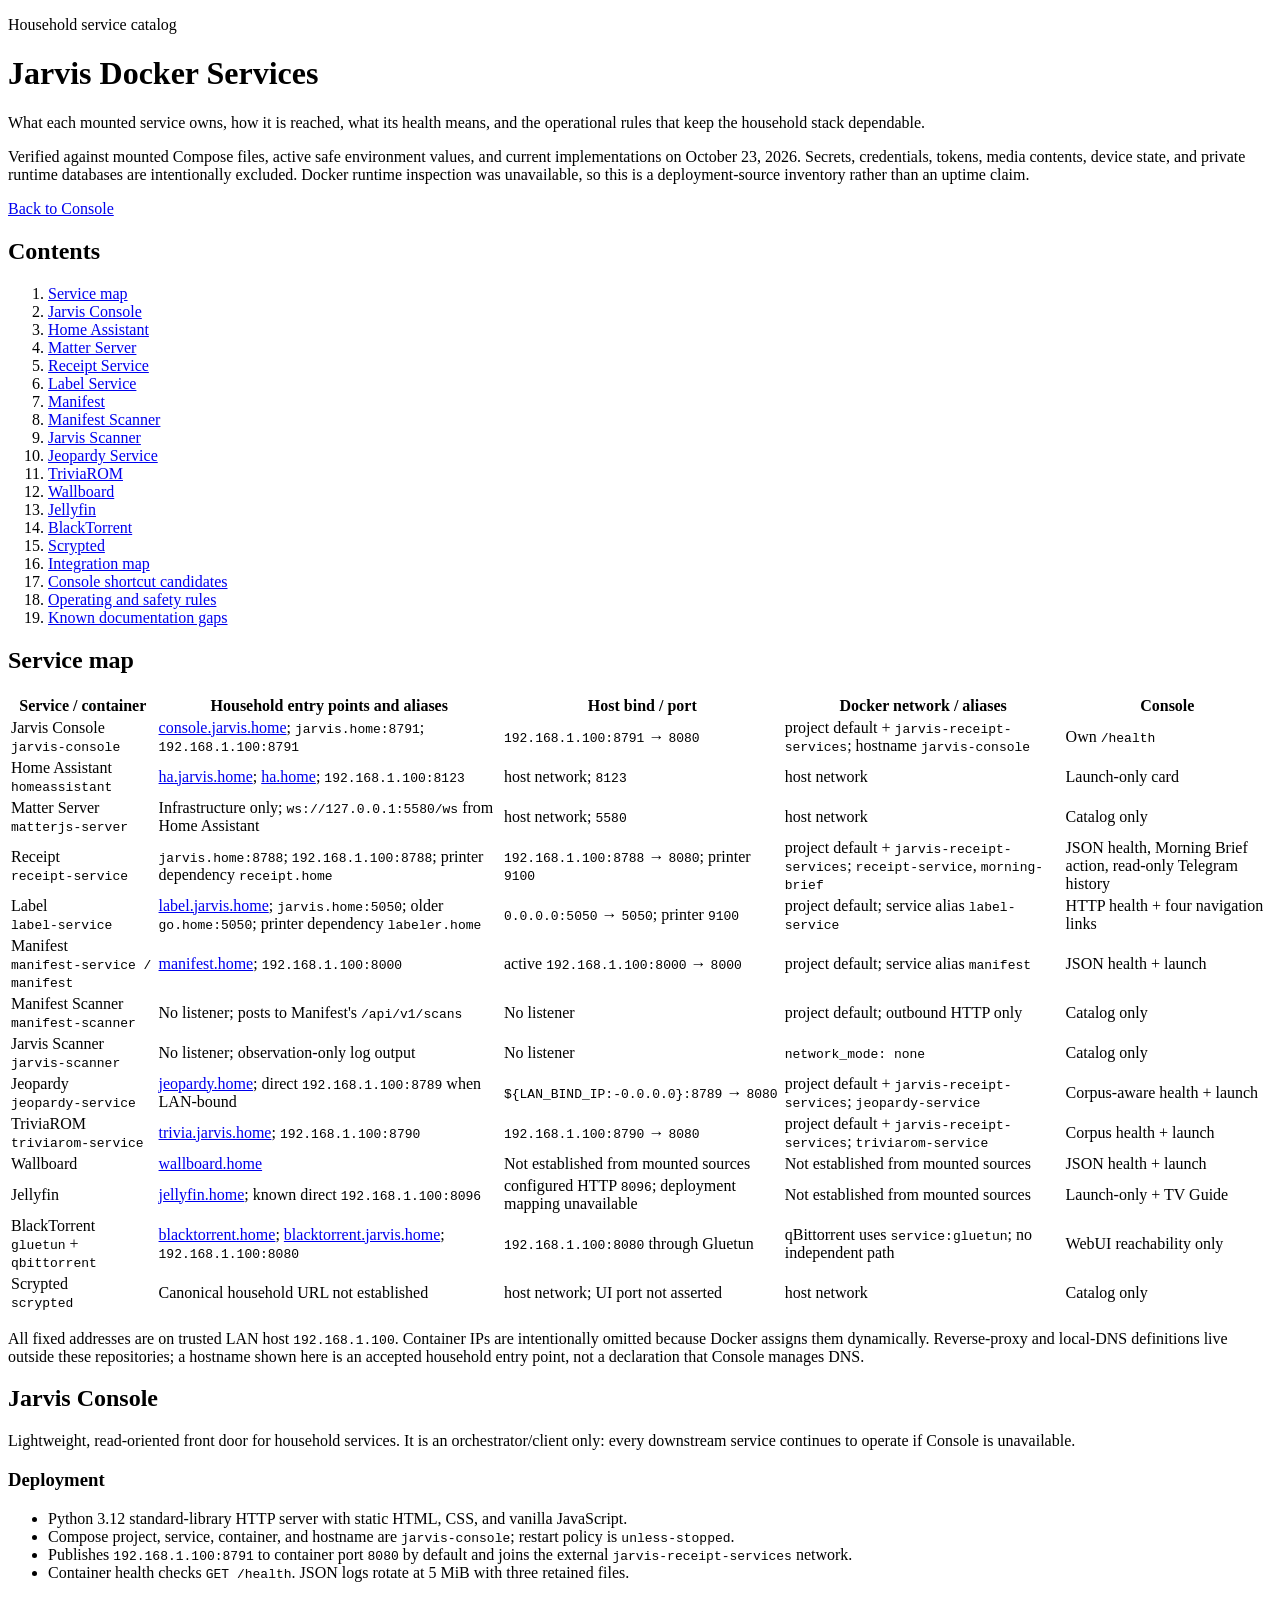
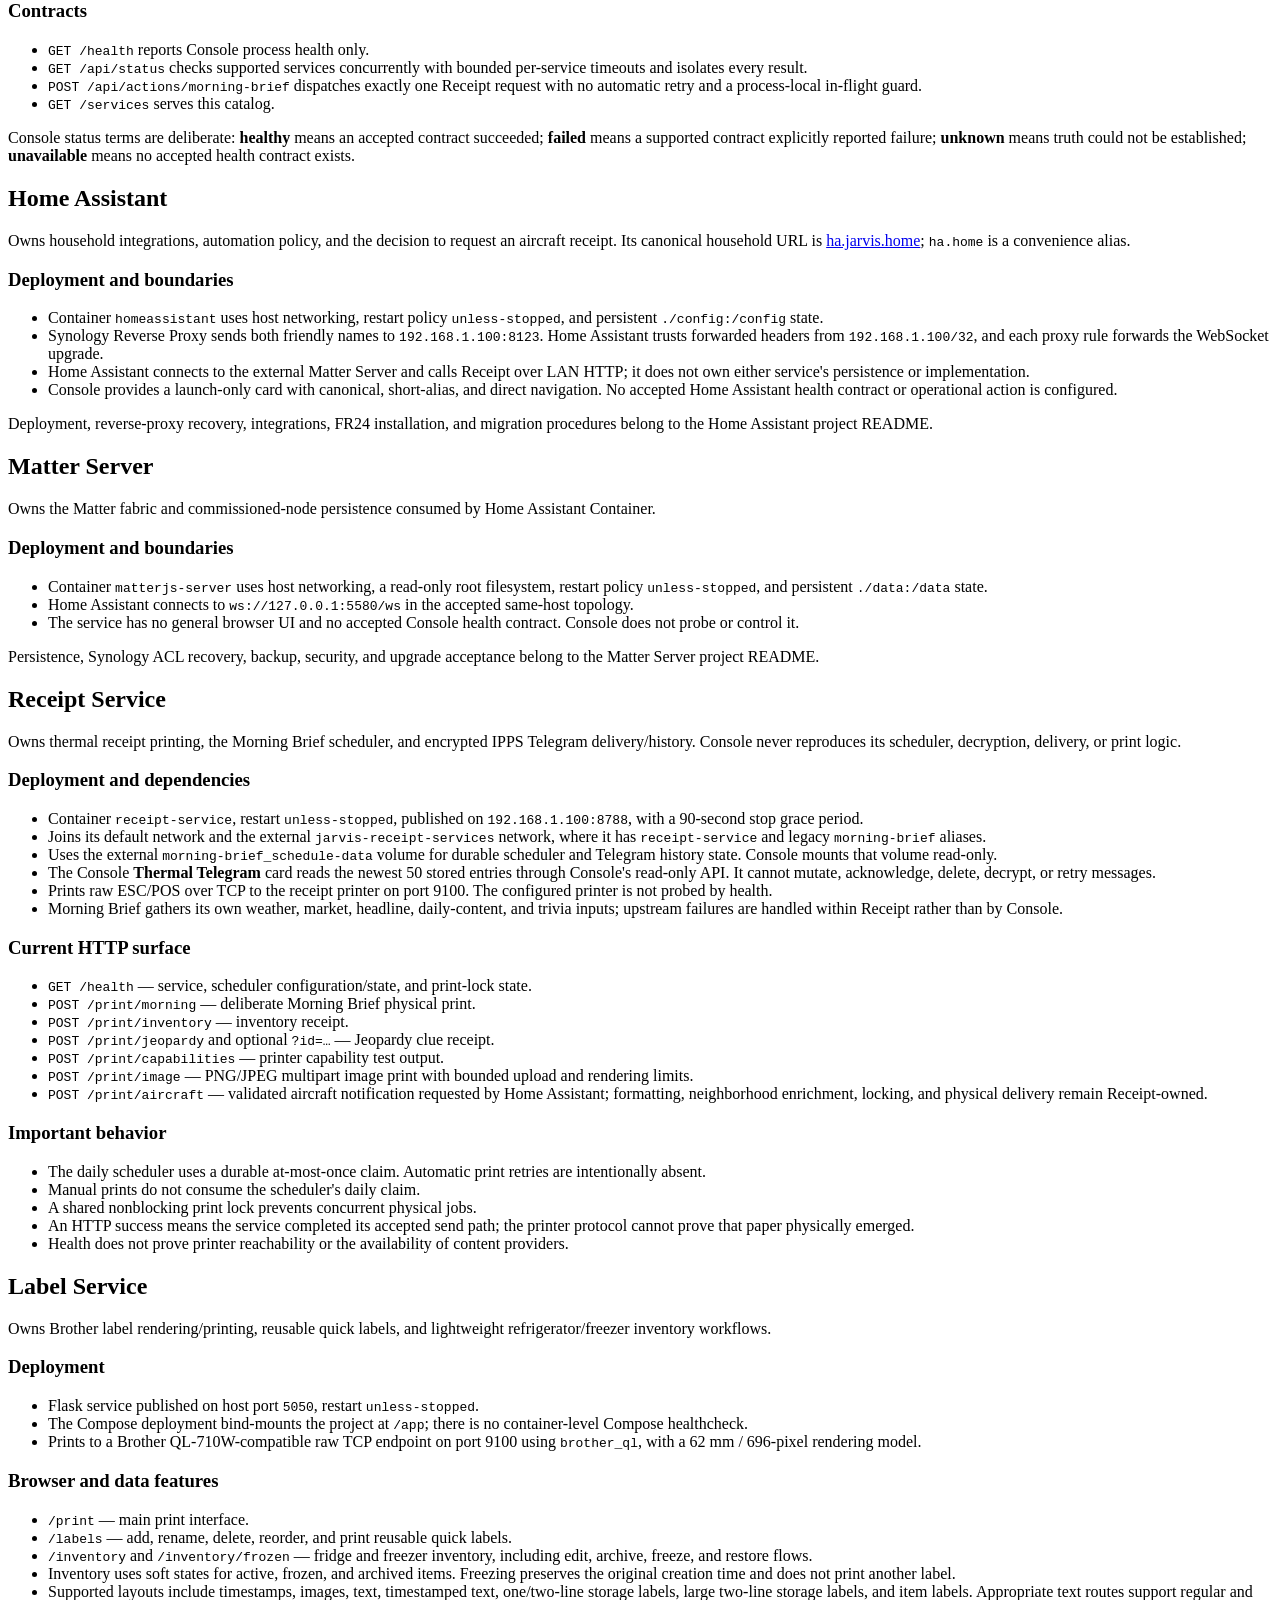
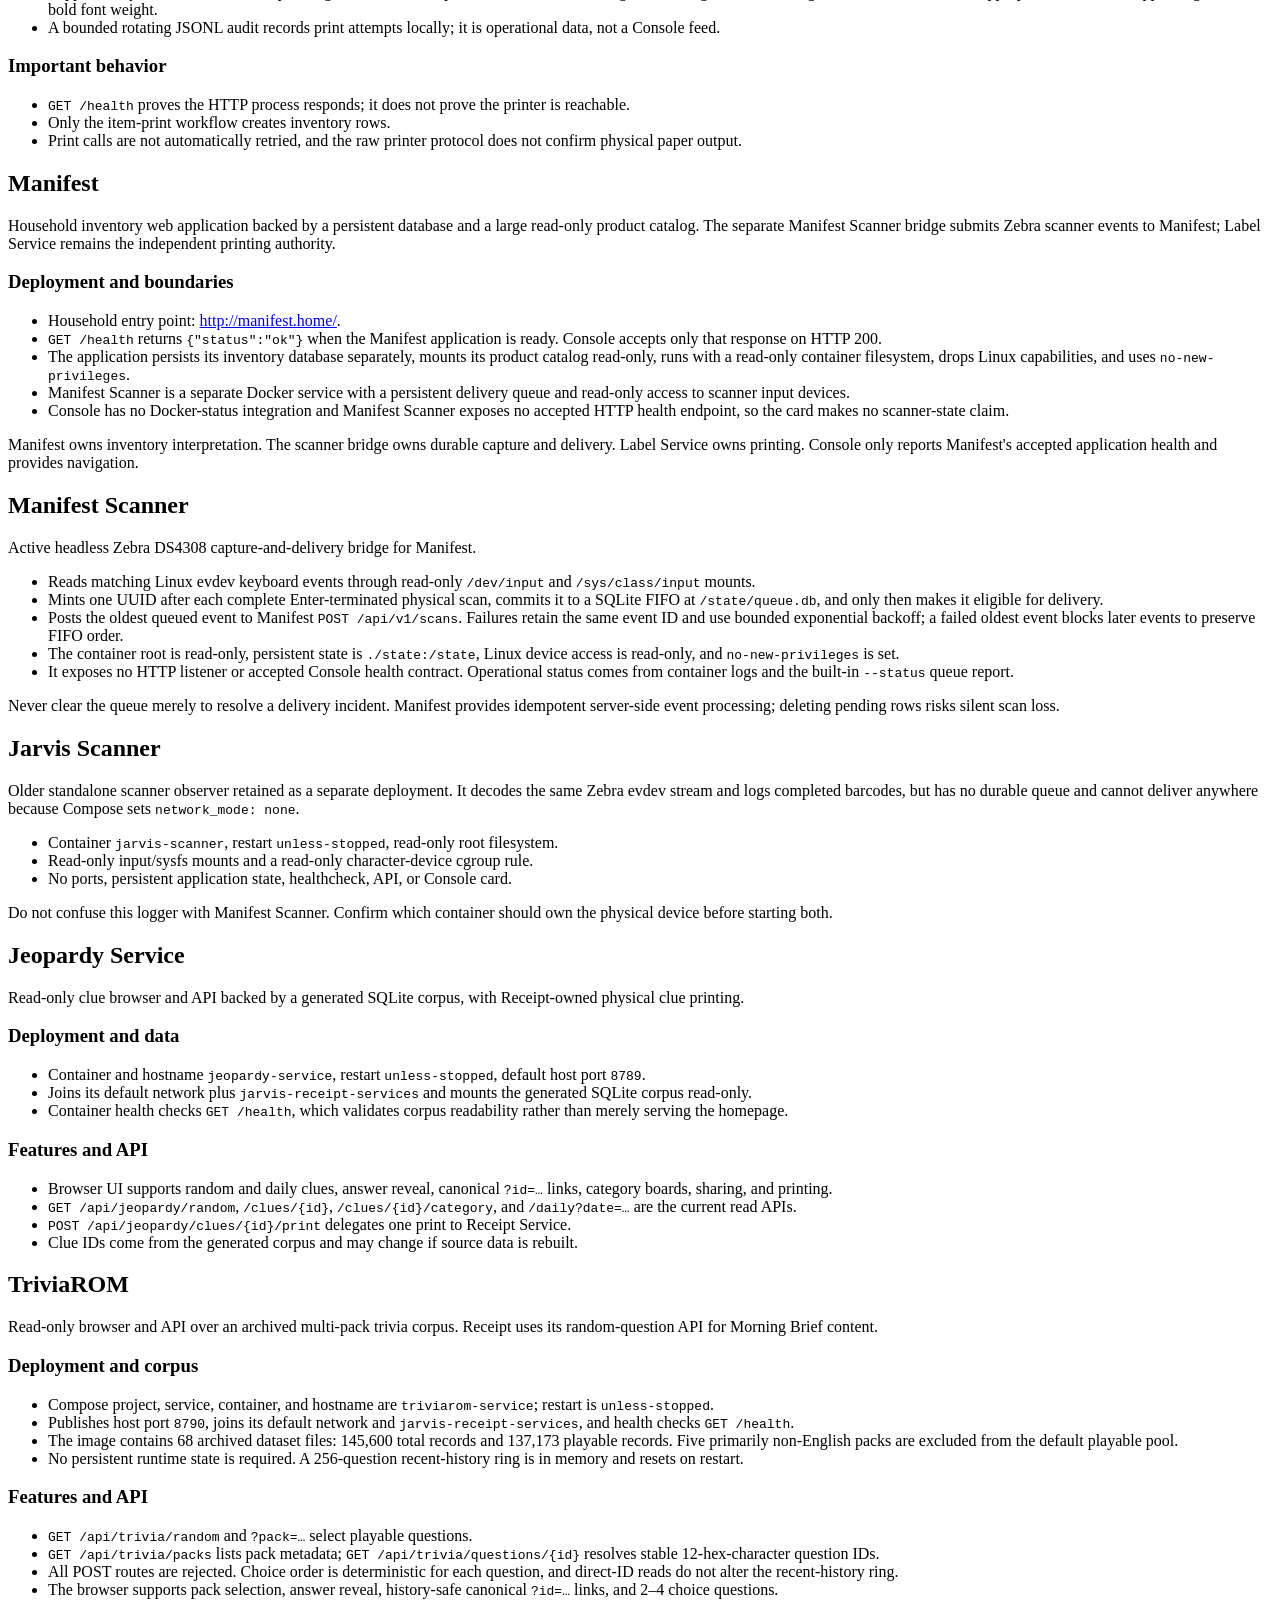
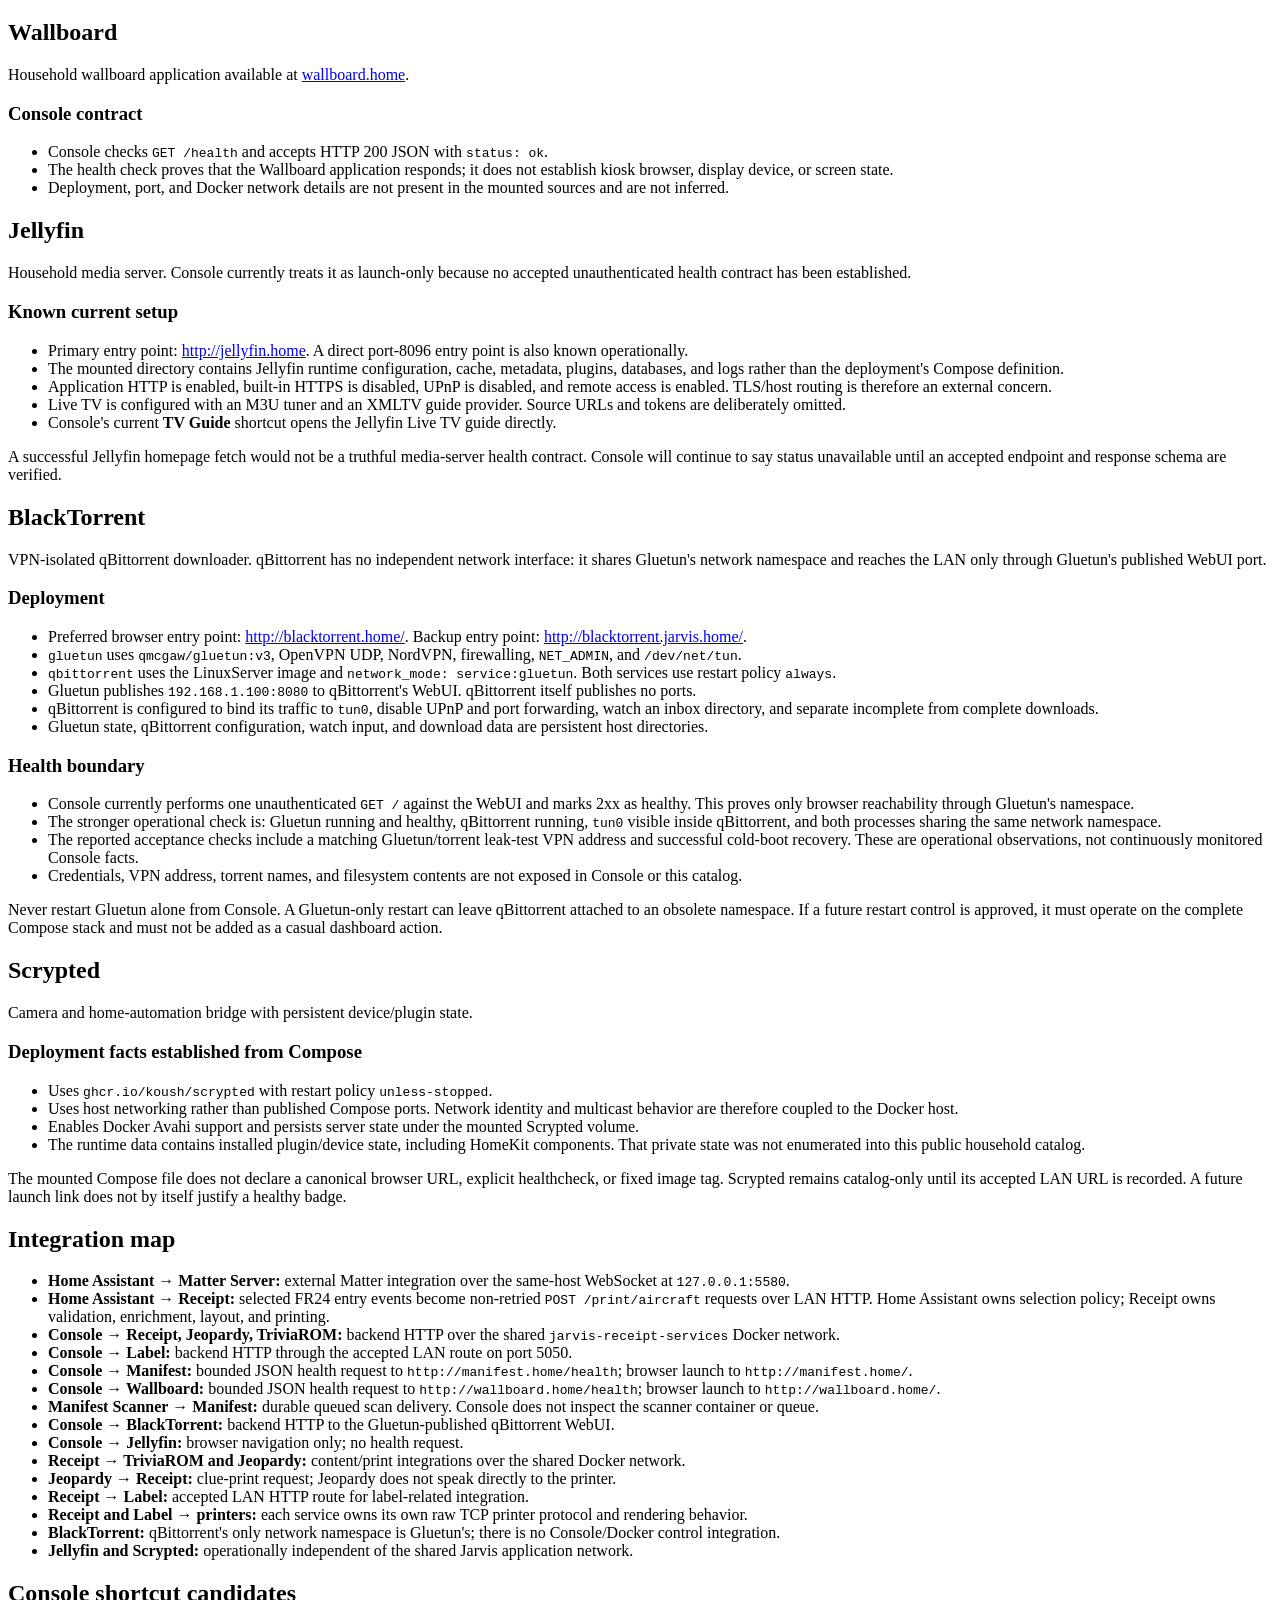
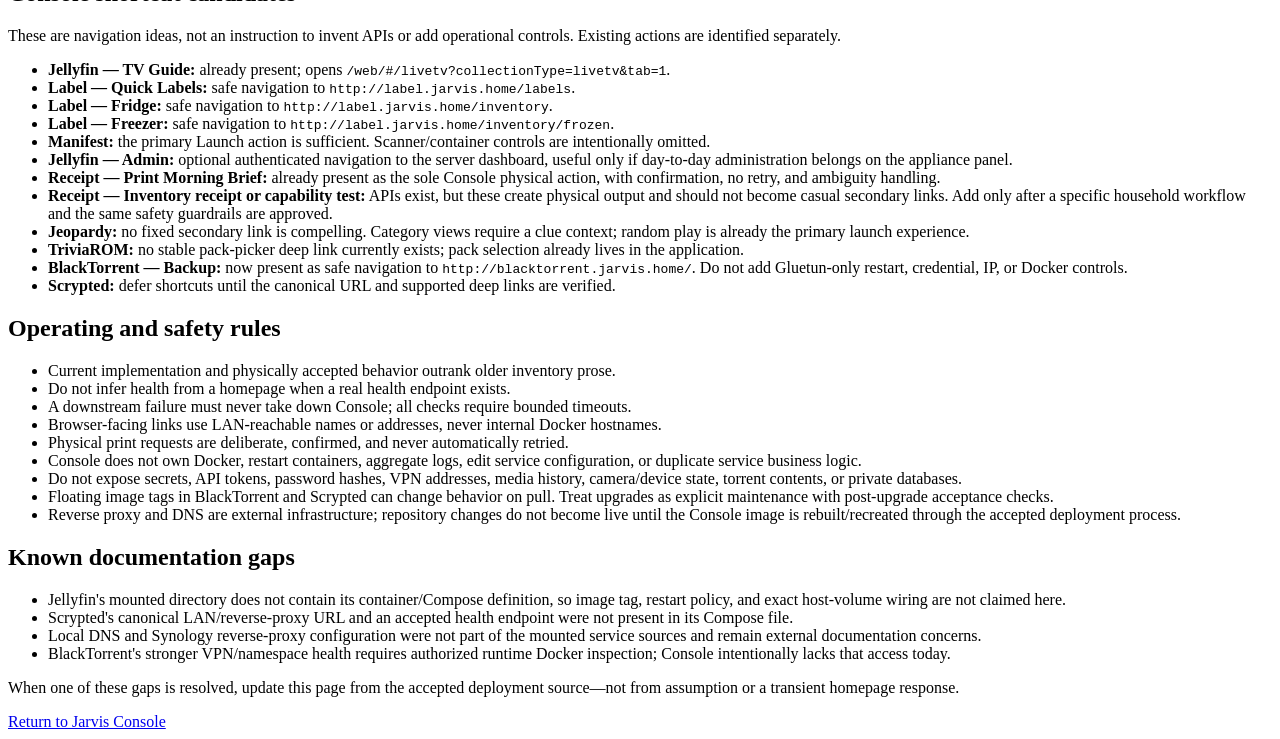
==== commit 237d674e: "feat: integrate Semavox service and enhance console dashboard" ====
--- a/web/services.html
+++ b/web/services.html
@@ -13,7 +13,7 @@
         <p class="eyebrow">Household service catalog</p>
         <h1>Jarvis Docker Services</h1>
         <p class="summary">What each mounted service owns, how it is reached, what its health means, and the operational rules that keep the household stack dependable.</p>
-        <p class="doc-meta">Verified against mounted Compose files and current implementations on October 21, 2026. Secrets, credentials, tokens, media contents, and private runtime databases are intentionally excluded.</p>
+        <p class="doc-meta">Verified against mounted Compose files, active safe environment values, and current implementations on October 23, 2026. Secrets, credentials, tokens, media contents, device state, and private runtime databases are intentionally excluded. Docker runtime inspection was unavailable, so this is a deployment-source inventory rather than an uptime claim.</p>
       </div>
       <a class="back-link" href="/">Back to Console</a>
     </header>
@@ -28,8 +28,11 @@
         <li><a href="#receipt">Receipt Service</a></li>
         <li><a href="#label">Label Service</a></li>
         <li><a href="#manifest">Manifest</a></li>
+        <li><a href="#manifest-scanner">Manifest Scanner</a></li>
+        <li><a href="#jarvis-scanner">Jarvis Scanner</a></li>
         <li><a href="#jeopardy">Jeopardy Service</a></li>
         <li><a href="#triviarom">TriviaROM</a></li>
+        <li><a href="#wallboard">Wallboard</a></li>
         <li><a href="#jellyfin">Jellyfin</a></li>
         <li><a href="#blacktorrent">BlackTorrent</a></li>
         <li><a href="#scrypted">Scrypted</a></li>
@@ -44,23 +47,26 @@
       <h2>Service map</h2>
       <div class="table-wrap">
         <table>
-          <thead><tr><th>Service</th><th>Human entry point</th><th>Published LAN port</th><th>Console status</th></tr></thead>
+          <thead><tr><th>Service / container</th><th>Household entry points and aliases</th><th>Host bind / port</th><th>Docker network / aliases</th><th>Console</th></tr></thead>
           <tbody>
-            <tr><td>Jarvis Console</td><td><a href="http://console.jarvis.home/">console.jarvis.home</a></td><td>8791 → 8080</td><td>Own <code>/health</code></td></tr>
-            <tr><td>Home Assistant</td><td><a href="http://ha.jarvis.home/">ha.jarvis.home</a></td><td>Host network; 8123</td><td>Not in Console; no accepted health contract</td></tr>
-            <tr><td>Matter Server</td><td>Infrastructure service; no general UI</td><td>Host network; 5580</td><td>Not in Console; no accepted health contract</td></tr>
-            <tr><td>Receipt</td><td>API service; no general UI</td><td>8788 → 8080</td><td>Accepted JSON health contract</td></tr>
-            <tr><td>Label</td><td><a href="http://label.jarvis.home/print">label.jarvis.home/print</a></td><td>5050 → 5050</td><td>HTTP process health</td></tr>
-            <tr><td>Manifest</td><td><a href="http://manifest.home/">manifest.home</a></td><td>Reverse-proxied application port 8000</td><td>Accepted JSON health contract</td></tr>
-            <tr><td>Jeopardy</td><td><a href="http://jeopardy.home/">jeopardy.home</a></td><td>8789 → 8080</td><td>Corpus-aware health</td></tr>
-            <tr><td>TriviaROM</td><td><a href="http://trivia.jarvis.home/">trivia.jarvis.home</a></td><td>8790 → 8080</td><td>Corpus counts and readiness</td></tr>
-            <tr><td>Jellyfin</td><td><a href="http://jellyfin.home">jellyfin.home</a></td><td>Known direct service port: 8096</td><td>Unavailable; launch-only</td></tr>
-            <tr><td>BlackTorrent</td><td><a href="http://blacktorrent.home/">blacktorrent.home</a> (<a href="http://blacktorrent.jarvis.home/">backup</a>)</td><td>8080 through Gluetun</td><td>WebUI reachability only</td></tr>
-            <tr><td>Scrypted</td><td>Not established from mounted deployment files</td><td>Host networking; no Compose port map</td><td>Not in Console</td></tr>
+            <tr><td>Jarvis Console<br><code>jarvis-console</code></td><td><a href="http://console.jarvis.home/">console.jarvis.home</a>; <code>jarvis.home:8791</code>; <code>192.168.1.100:8791</code></td><td><code>192.168.1.100:8791</code> → <code>8080</code></td><td>project default + <code>jarvis-receipt-services</code>; hostname <code>jarvis-console</code></td><td>Own <code>/health</code></td></tr>
+            <tr><td>Home Assistant<br><code>homeassistant</code></td><td><a href="http://ha.jarvis.home/">ha.jarvis.home</a>; <a href="http://ha.home/">ha.home</a>; <code>192.168.1.100:8123</code></td><td>host network; <code>8123</code></td><td>host network</td><td>Launch-only card</td></tr>
+            <tr><td>Matter Server<br><code>matterjs-server</code></td><td>Infrastructure only; <code>ws://127.0.0.1:5580/ws</code> from Home Assistant</td><td>host network; <code>5580</code></td><td>host network</td><td>Catalog only</td></tr>
+            <tr><td>Receipt<br><code>receipt-service</code></td><td><code>jarvis.home:8788</code>; <code>192.168.1.100:8788</code>; printer dependency <code>receipt.home</code></td><td><code>192.168.1.100:8788</code> → <code>8080</code>; printer <code>9100</code></td><td>project default + <code>jarvis-receipt-services</code>; <code>receipt-service</code>, <code>morning-brief</code></td><td>JSON health, Morning Brief action, read-only Telegram history</td></tr>
+            <tr><td>Label<br><code>label-service</code></td><td><a href="http://label.jarvis.home/print">label.jarvis.home</a>; <code>jarvis.home:5050</code>; older <code>go.home:5050</code>; printer dependency <code>labeler.home</code></td><td><code>0.0.0.0:5050</code> → <code>5050</code>; printer <code>9100</code></td><td>project default; service alias <code>label-service</code></td><td>HTTP health + four navigation links</td></tr>
+            <tr><td>Manifest<br><code>manifest-service / manifest</code></td><td><a href="http://manifest.home/">manifest.home</a>; <code>192.168.1.100:8000</code></td><td>active <code>192.168.1.100:8000</code> → <code>8000</code></td><td>project default; service alias <code>manifest</code></td><td>JSON health + launch</td></tr>
+            <tr><td>Manifest Scanner<br><code>manifest-scanner</code></td><td>No listener; posts to Manifest's <code>/api/v1/scans</code></td><td>No listener</td><td>project default; outbound HTTP only</td><td>Catalog only</td></tr>
+            <tr><td>Jarvis Scanner<br><code>jarvis-scanner</code></td><td>No listener; observation-only log output</td><td>No listener</td><td><code>network_mode: none</code></td><td>Catalog only</td></tr>
+            <tr><td>Jeopardy<br><code>jeopardy-service</code></td><td><a href="http://jeopardy.home/">jeopardy.home</a>; direct <code>192.168.1.100:8789</code> when LAN-bound</td><td><code>${LAN_BIND_IP:-0.0.0.0}:8789</code> → <code>8080</code></td><td>project default + <code>jarvis-receipt-services</code>; <code>jeopardy-service</code></td><td>Corpus-aware health + launch</td></tr>
+            <tr><td>TriviaROM<br><code>triviarom-service</code></td><td><a href="http://trivia.jarvis.home/">trivia.jarvis.home</a>; <code>192.168.1.100:8790</code></td><td><code>192.168.1.100:8790</code> → <code>8080</code></td><td>project default + <code>jarvis-receipt-services</code>; <code>triviarom-service</code></td><td>Corpus health + launch</td></tr>
+            <tr><td>Wallboard</td><td><a href="http://wallboard.home/">wallboard.home</a></td><td>Not established from mounted sources</td><td>Not established from mounted sources</td><td>JSON health + launch</td></tr>
+            <tr><td>Jellyfin</td><td><a href="http://jellyfin.home">jellyfin.home</a>; known direct <code>192.168.1.100:8096</code></td><td>configured HTTP <code>8096</code>; deployment mapping unavailable</td><td>Not established from mounted sources</td><td>Launch-only + TV Guide</td></tr>
+            <tr><td>BlackTorrent<br><code>gluetun</code> + <code>qbittorrent</code></td><td><a href="http://blacktorrent.home/">blacktorrent.home</a>; <a href="http://blacktorrent.jarvis.home/">blacktorrent.jarvis.home</a>; <code>192.168.1.100:8080</code></td><td><code>192.168.1.100:8080</code> through Gluetun</td><td>qBittorrent uses <code>service:gluetun</code>; no independent path</td><td>WebUI reachability only</td></tr>
+            <tr><td>Scrypted<br><code>scrypted</code></td><td>Canonical household URL not established</td><td>host network; UI port not asserted</td><td>host network</td><td>Catalog only</td></tr>
           </tbody>
         </table>
       </div>
-      <p class="doc-meta">Reverse-proxy and local-DNS definitions live outside these mounted repositories. A hostname shown here is an accepted household entry point, not a declaration that Console manages DNS.</p>
+      <p class="doc-meta">All fixed addresses are on trusted LAN host <code>192.168.1.100</code>. Container IPs are intentionally omitted because Docker assigns them dynamically. Reverse-proxy and local-DNS definitions live outside these repositories; a hostname shown here is an accepted household entry point, not a declaration that Console manages DNS.</p>
     </section>
 
     <section class="doc-section service-heading" id="console">
@@ -91,7 +97,7 @@
         <li>Container <code>homeassistant</code> uses host networking, restart policy <code>unless-stopped</code>, and persistent <code>./config:/config</code> state.</li>
         <li>Synology Reverse Proxy sends both friendly names to <code>192.168.1.100:8123</code>. Home Assistant trusts forwarded headers from <code>192.168.1.100/32</code>, and each proxy rule forwards the WebSocket upgrade.</li>
         <li>Home Assistant connects to the external Matter Server and calls Receipt over LAN HTTP; it does not own either service's persistence or implementation.</li>
-        <li>Console provides navigation only. No accepted Home Assistant health contract or Console action is configured.</li>
+        <li>Console provides a launch-only card with canonical, short-alias, and direct navigation. No accepted Home Assistant health contract or operational action is configured.</li>
       </ul>
       <p class="callout">Deployment, reverse-proxy recovery, integrations, FR24 installation, and migration procedures belong to the Home Assistant project README.</p>
     </section>
@@ -110,12 +116,13 @@
 
     <section class="doc-section service-heading" id="receipt">
       <h2>Receipt Service</h2>
-      <p>Owns thermal receipt printing and the Morning Brief scheduler. Console never reproduces its scheduler or print logic.</p>
+      <p>Owns thermal receipt printing, the Morning Brief scheduler, and encrypted IPPS Telegram delivery/history. Console never reproduces its scheduler, decryption, delivery, or print logic.</p>
       <h3>Deployment and dependencies</h3>
       <ul>
         <li>Container <code>receipt-service</code>, restart <code>unless-stopped</code>, published on <code>192.168.1.100:8788</code>, with a 90-second stop grace period.</li>
         <li>Joins its default network and the external <code>jarvis-receipt-services</code> network, where it has <code>receipt-service</code> and legacy <code>morning-brief</code> aliases.</li>
-        <li>Uses a named persistent schedule-state volume so a claimed daily run survives container replacement.</li>
+        <li>Uses the external <code>morning-brief_schedule-data</code> volume for durable scheduler and Telegram history state. Console mounts that volume read-only.</li>
+        <li>The Console <strong>Thermal Telegram</strong> card reads the newest 50 stored entries through Console's read-only API. It cannot mutate, acknowledge, delete, decrypt, or retry messages.</li>
         <li>Prints raw ESC/POS over TCP to the receipt printer on port 9100. The configured printer is not probed by health.</li>
         <li>Morning Brief gathers its own weather, market, headline, daily-content, and trivia inputs; upstream failures are handled within Receipt rather than by Console.</li>
       </ul>
@@ -179,6 +186,30 @@
       <p class="callout">Manifest owns inventory interpretation. The scanner bridge owns durable capture and delivery. Label Service owns printing. Console only reports Manifest's accepted application health and provides navigation.</p>
     </section>
 
+    <section class="doc-section service-heading" id="manifest-scanner">
+      <h2>Manifest Scanner</h2>
+      <p>Active headless Zebra DS4308 capture-and-delivery bridge for Manifest.</p>
+      <ul>
+        <li>Reads matching Linux evdev keyboard events through read-only <code>/dev/input</code> and <code>/sys/class/input</code> mounts.</li>
+        <li>Mints one UUID after each complete Enter-terminated physical scan, commits it to a SQLite FIFO at <code>/state/queue.db</code>, and only then makes it eligible for delivery.</li>
+        <li>Posts the oldest queued event to Manifest <code>POST /api/v1/scans</code>. Failures retain the same event ID and use bounded exponential backoff; a failed oldest event blocks later events to preserve FIFO order.</li>
+        <li>The container root is read-only, persistent state is <code>./state:/state</code>, Linux device access is read-only, and <code>no-new-privileges</code> is set.</li>
+        <li>It exposes no HTTP listener or accepted Console health contract. Operational status comes from container logs and the built-in <code>--status</code> queue report.</li>
+      </ul>
+      <p class="callout">Never clear the queue merely to resolve a delivery incident. Manifest provides idempotent server-side event processing; deleting pending rows risks silent scan loss.</p>
+    </section>
+
+    <section class="doc-section service-heading" id="jarvis-scanner">
+      <h2>Jarvis Scanner</h2>
+      <p>Older standalone scanner observer retained as a separate deployment. It decodes the same Zebra evdev stream and logs completed barcodes, but has no durable queue and cannot deliver anywhere because Compose sets <code>network_mode: none</code>.</p>
+      <ul>
+        <li>Container <code>jarvis-scanner</code>, restart <code>unless-stopped</code>, read-only root filesystem.</li>
+        <li>Read-only input/sysfs mounts and a read-only character-device cgroup rule.</li>
+        <li>No ports, persistent application state, healthcheck, API, or Console card.</li>
+      </ul>
+      <p class="callout">Do not confuse this logger with Manifest Scanner. Confirm which container should own the physical device before starting both.</p>
+    </section>
+
     <section class="doc-section service-heading" id="jeopardy">
       <h2>Jeopardy Service</h2>
       <p>Read-only clue browser and API backed by a generated SQLite corpus, with Receipt-owned physical clue printing.</p>
@@ -213,6 +244,17 @@
         <li><code>GET /api/trivia/packs</code> lists pack metadata; <code>GET /api/trivia/questions/{id}</code> resolves stable 12-hex-character question IDs.</li>
         <li>All POST routes are rejected. Choice order is deterministic for each question, and direct-ID reads do not alter the recent-history ring.</li>
         <li>The browser supports pack selection, answer reveal, history-safe canonical <code>?id=…</code> links, and 2–4 choice questions.</li>
+      </ul>
+    </section>
+
+    <section class="doc-section service-heading" id="wallboard">
+      <h2>Wallboard</h2>
+      <p>Household wallboard application available at <a href="http://wallboard.home/">wallboard.home</a>.</p>
+      <h3>Console contract</h3>
+      <ul>
+        <li>Console checks <code>GET /health</code> and accepts HTTP 200 JSON with <code>status: ok</code>.</li>
+        <li>The health check proves that the Wallboard application responds; it does not establish kiosk browser, display device, or screen state.</li>
+        <li>Deployment, port, and Docker network details are not present in the mounted sources and are not inferred.</li>
       </ul>
     </section>
 
@@ -262,7 +304,7 @@
         <li>Enables Docker Avahi support and persists server state under the mounted Scrypted volume.</li>
         <li>The runtime data contains installed plugin/device state, including HomeKit components. That private state was not enumerated into this public household catalog.</li>
       </ul>
-      <p class="callout">The mounted Compose file does not declare a canonical browser URL, explicit healthcheck, or fixed image tag. No Scrypted card or shortcut should be added until its accepted LAN URL and truthful health contract are confirmed from the deployed configuration.</p>
+      <p class="callout">The mounted Compose file does not declare a canonical browser URL, explicit healthcheck, or fixed image tag. Scrypted remains catalog-only until its accepted LAN URL is recorded. A future launch link does not by itself justify a healthy badge.</p>
     </section>
 
     <section class="doc-section" id="integrations">
@@ -273,6 +315,7 @@
         <li><strong>Console → Receipt, Jeopardy, TriviaROM:</strong> backend HTTP over the shared <code>jarvis-receipt-services</code> Docker network.</li>
         <li><strong>Console → Label:</strong> backend HTTP through the accepted LAN route on port 5050.</li>
         <li><strong>Console → Manifest:</strong> bounded JSON health request to <code>http://manifest.home/health</code>; browser launch to <code>http://manifest.home/</code>.</li>
+        <li><strong>Console → Wallboard:</strong> bounded JSON health request to <code>http://wallboard.home/health</code>; browser launch to <code>http://wallboard.home/</code>.</li>
         <li><strong>Manifest Scanner → Manifest:</strong> durable queued scan delivery. Console does not inspect the scanner container or queue.</li>
         <li><strong>Console → BlackTorrent:</strong> backend HTTP to the Gluetun-published qBittorrent WebUI.</li>
         <li><strong>Console → Jellyfin:</strong> browser navigation only; no health request.</li>
@@ -322,7 +365,6 @@
     <section class="doc-section" id="gaps">
       <h2>Known documentation gaps</h2>
       <ul>
-        <li>The older root service inventory predates Console, TriviaROM, BlackTorrent, Scrypted, and recent Receipt/Label behavior. This page records the newer source-backed view.</li>
         <li>Jellyfin's mounted directory does not contain its container/Compose definition, so image tag, restart policy, and exact host-volume wiring are not claimed here.</li>
         <li>Scrypted's canonical LAN/reverse-proxy URL and an accepted health endpoint were not present in its Compose file.</li>
         <li>Local DNS and Synology reverse-proxy configuration were not part of the mounted service sources and remain external documentation concerns.</li>
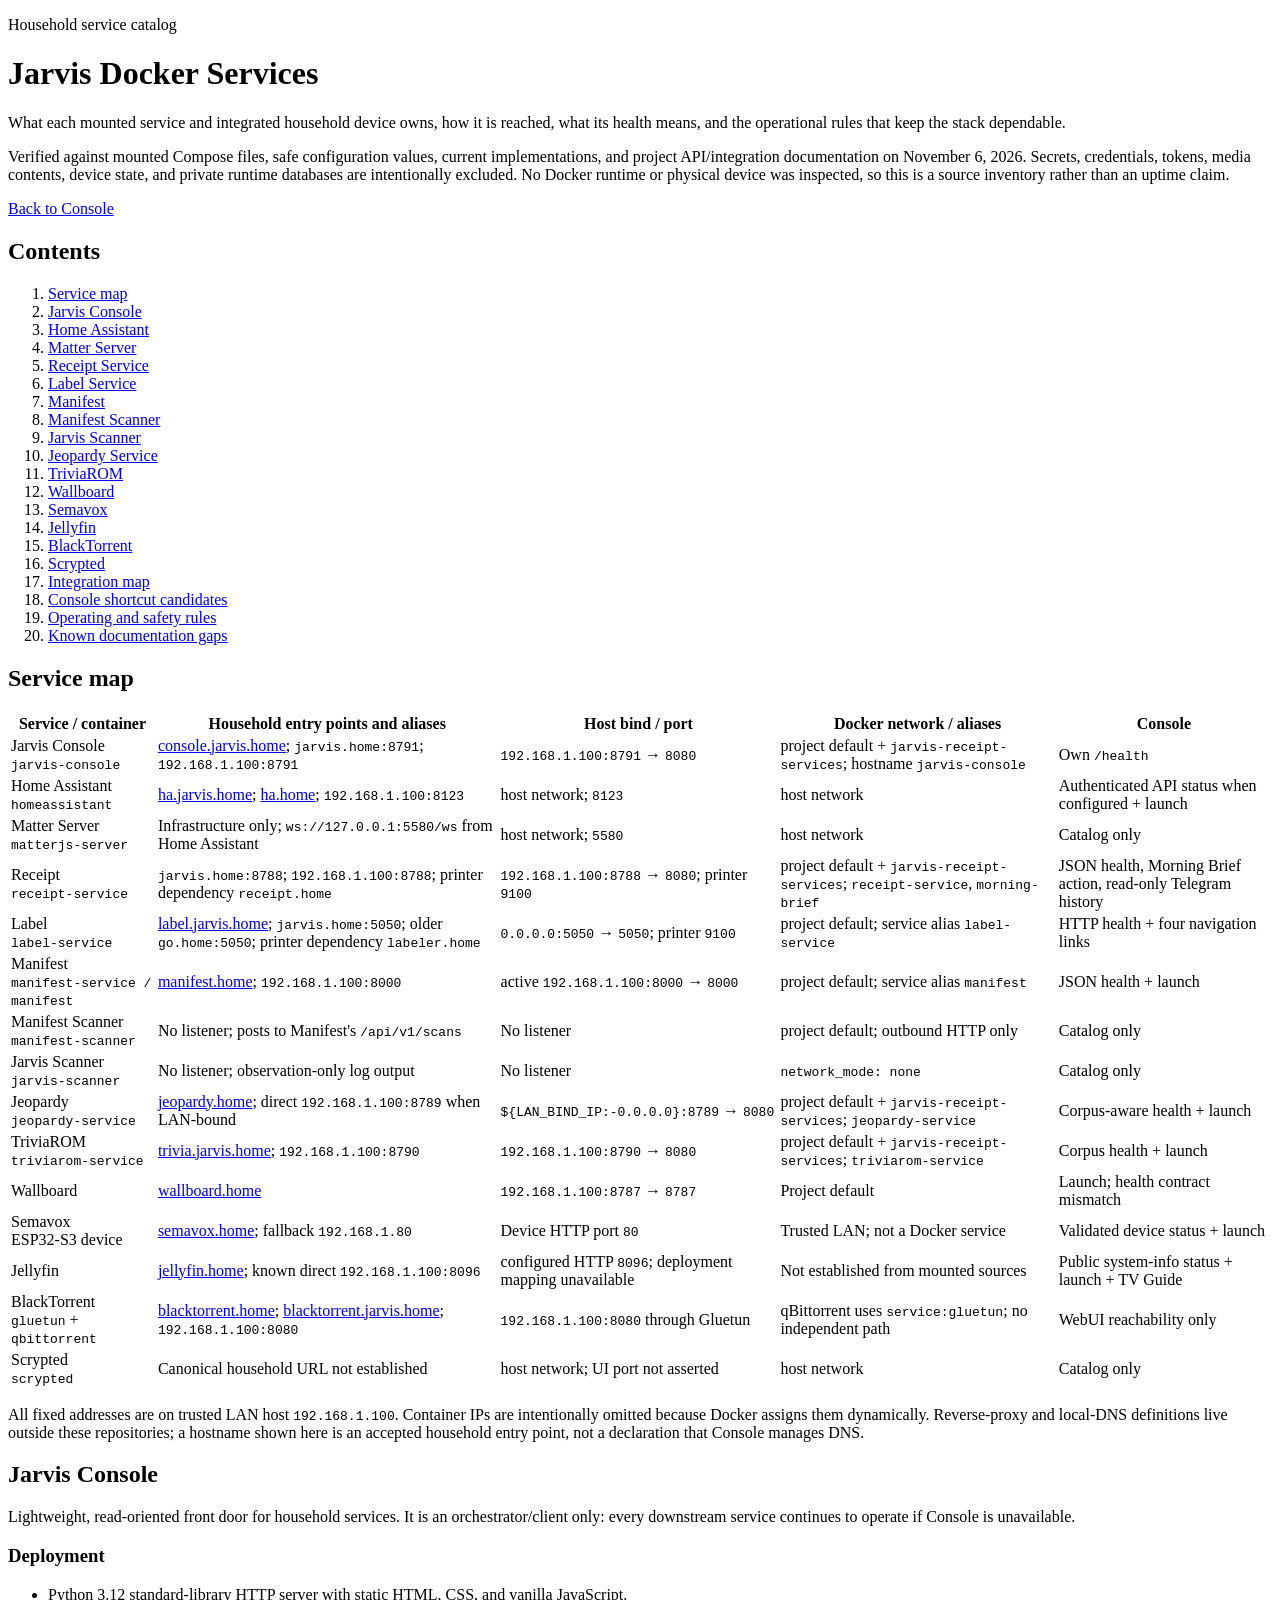
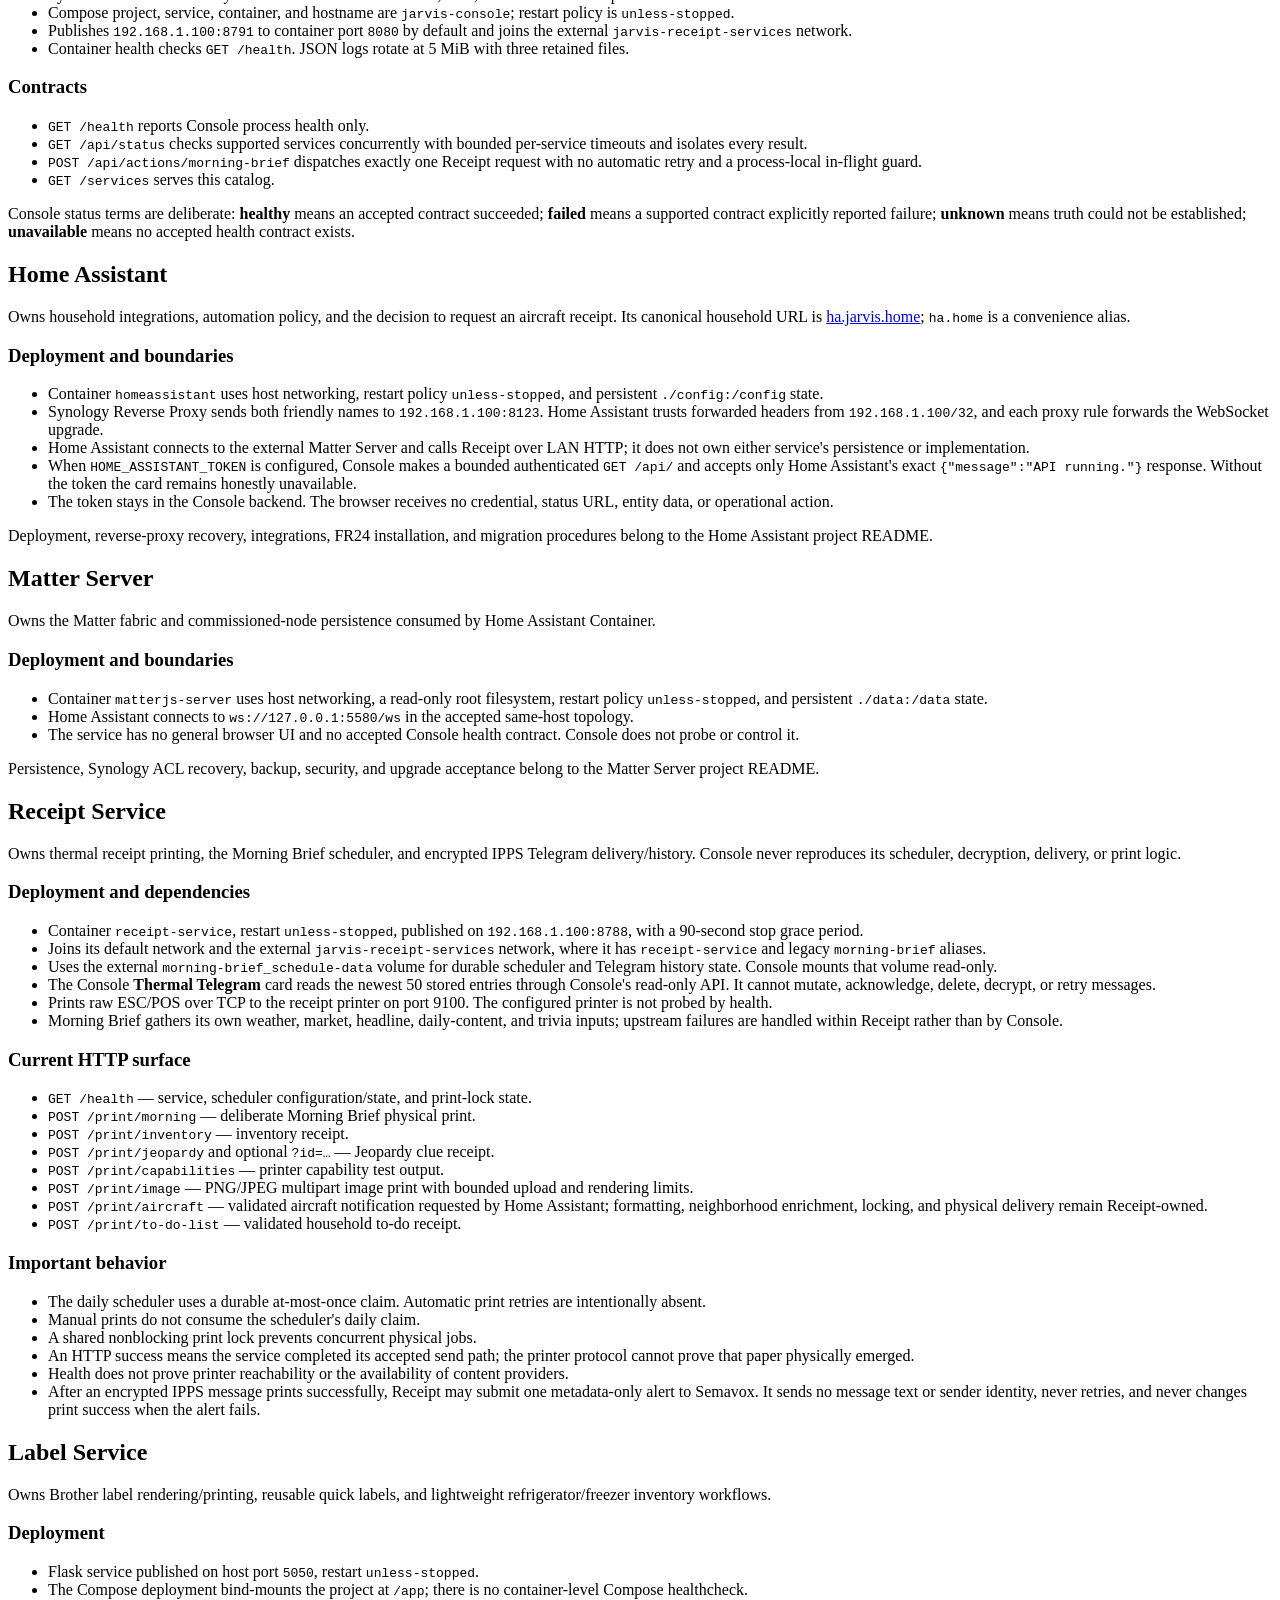
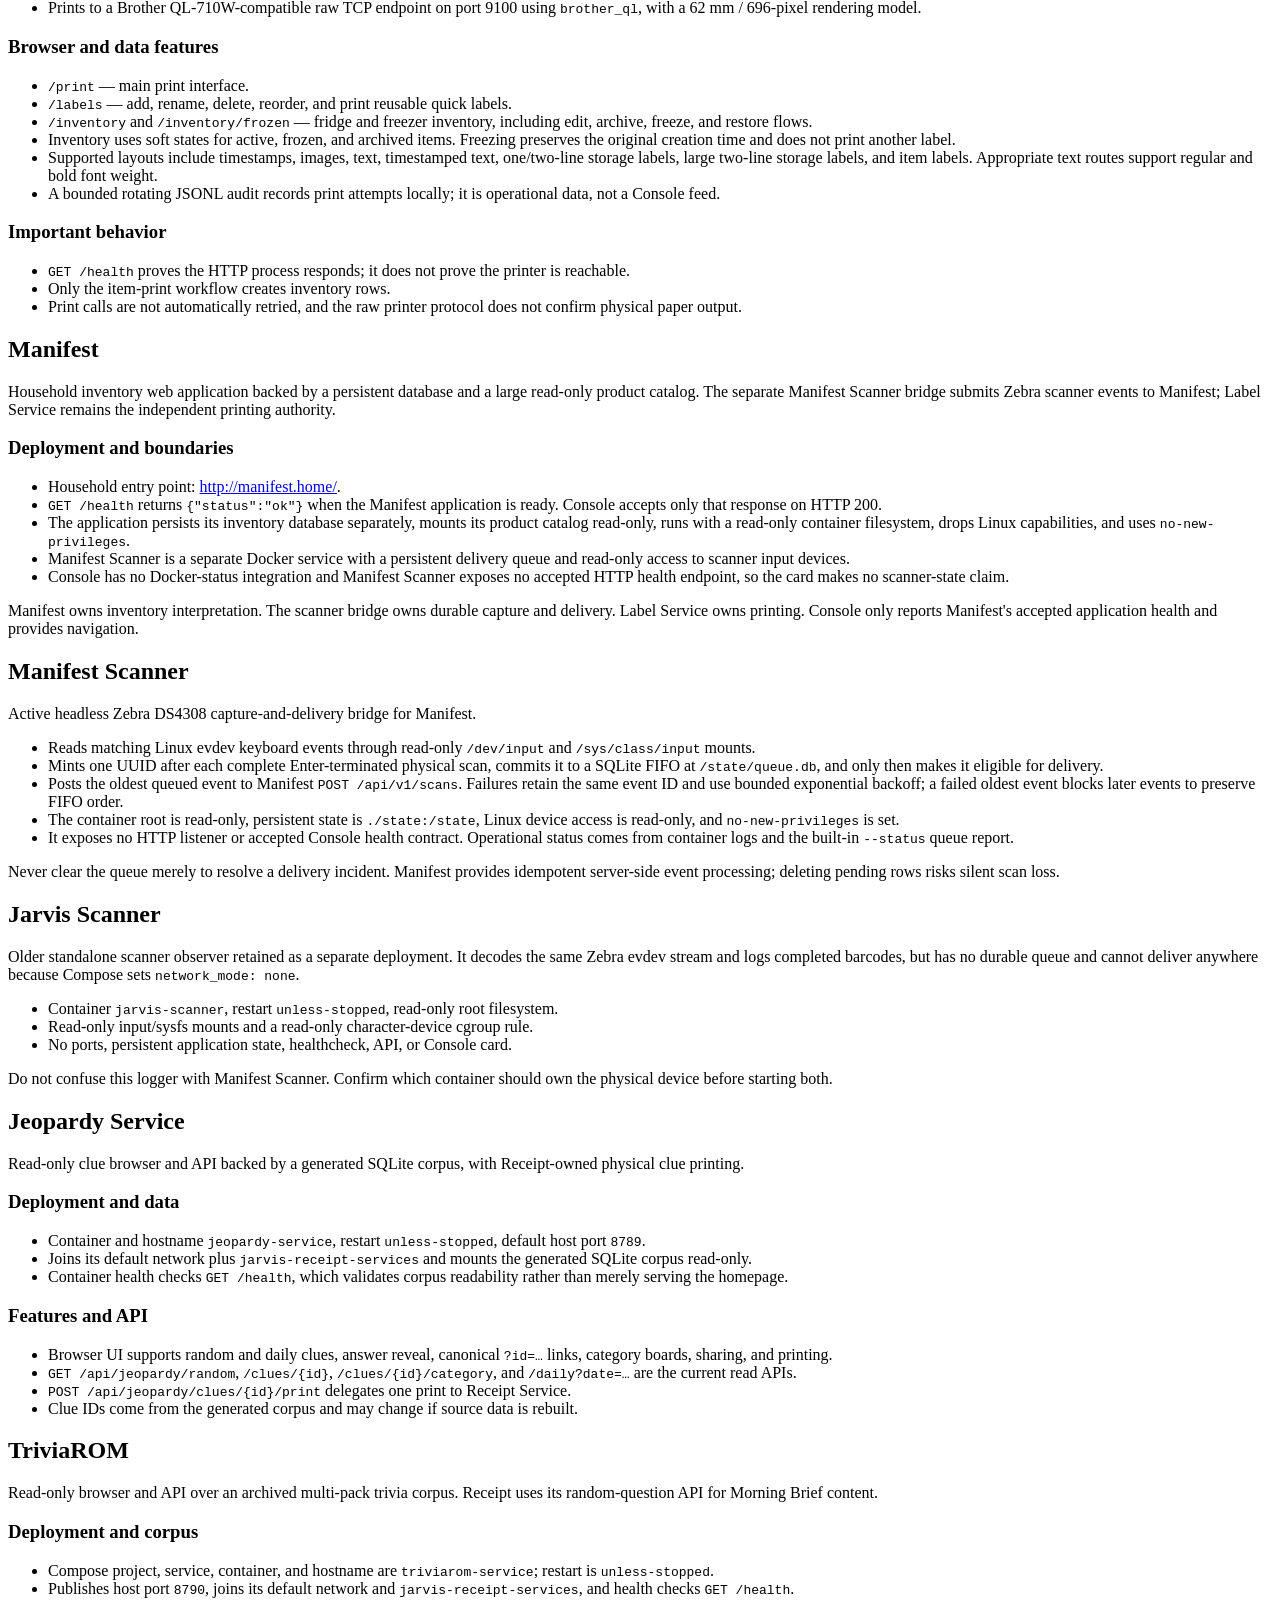
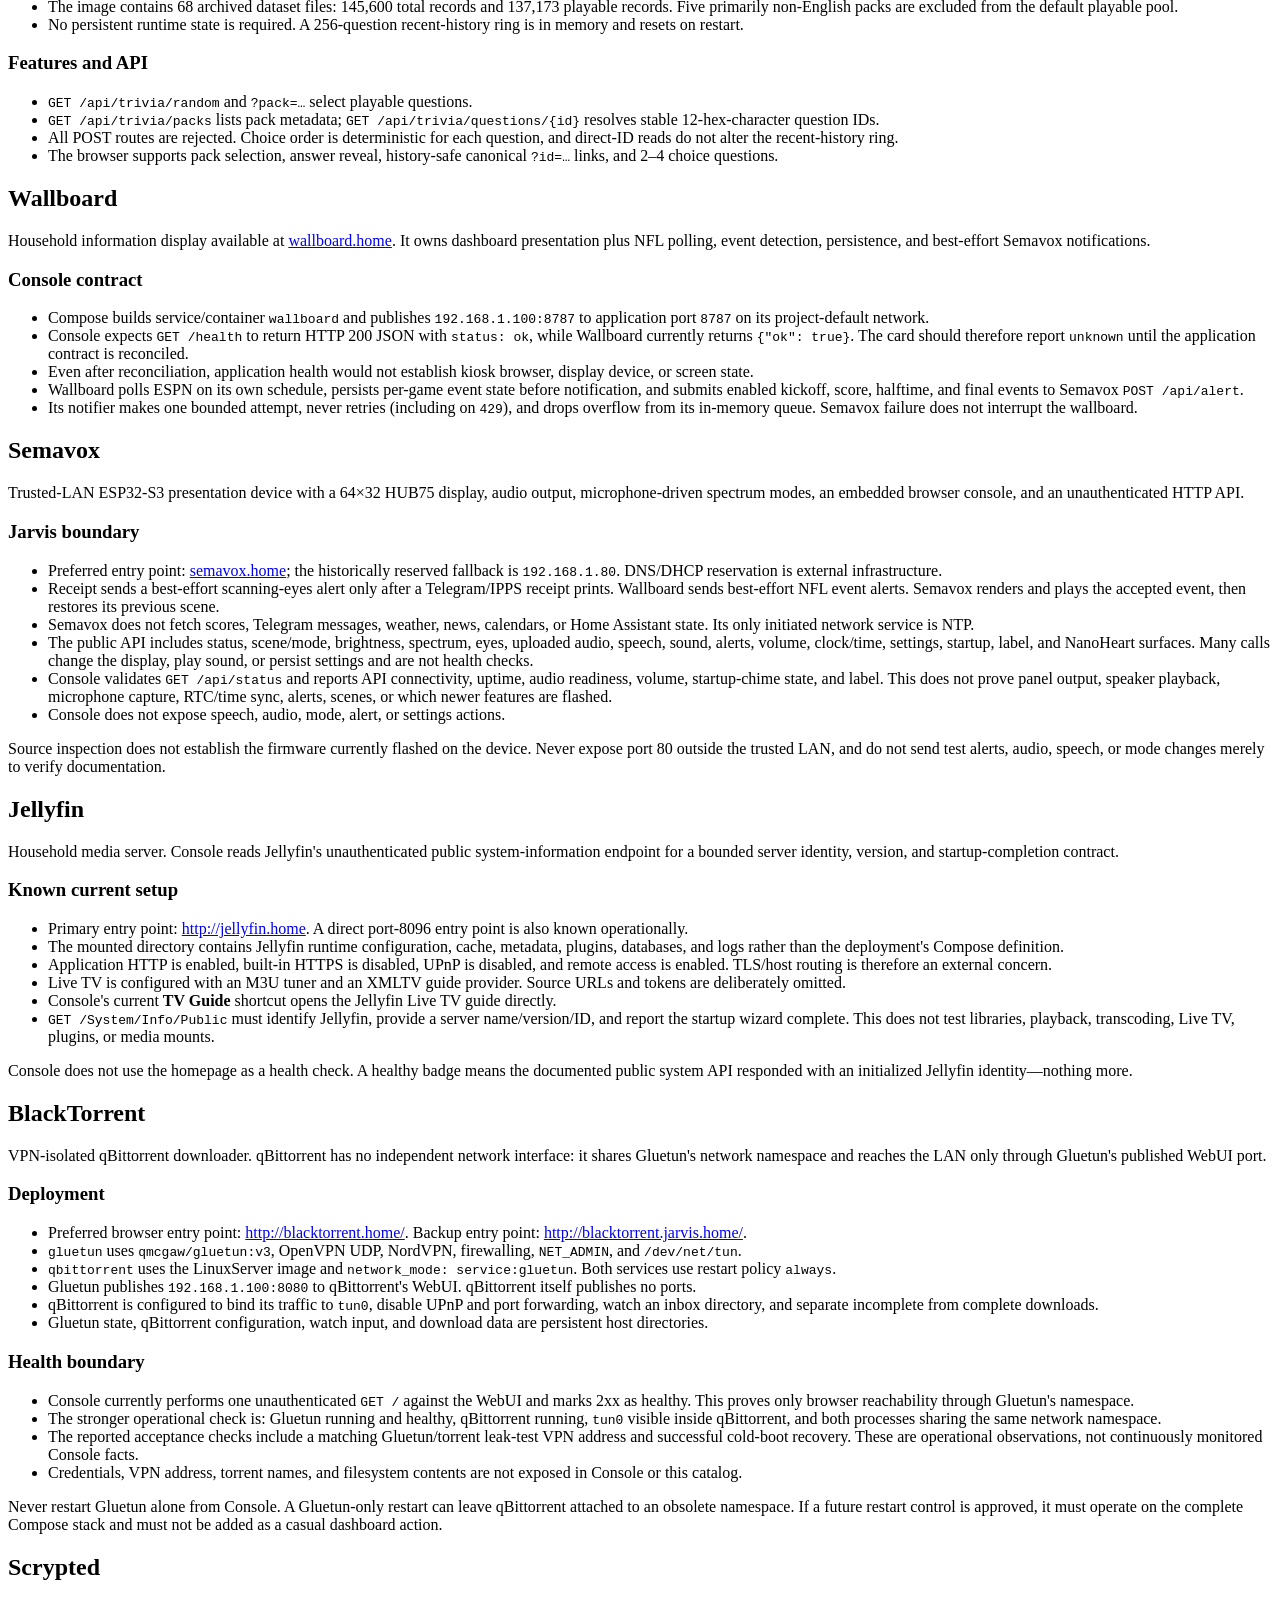
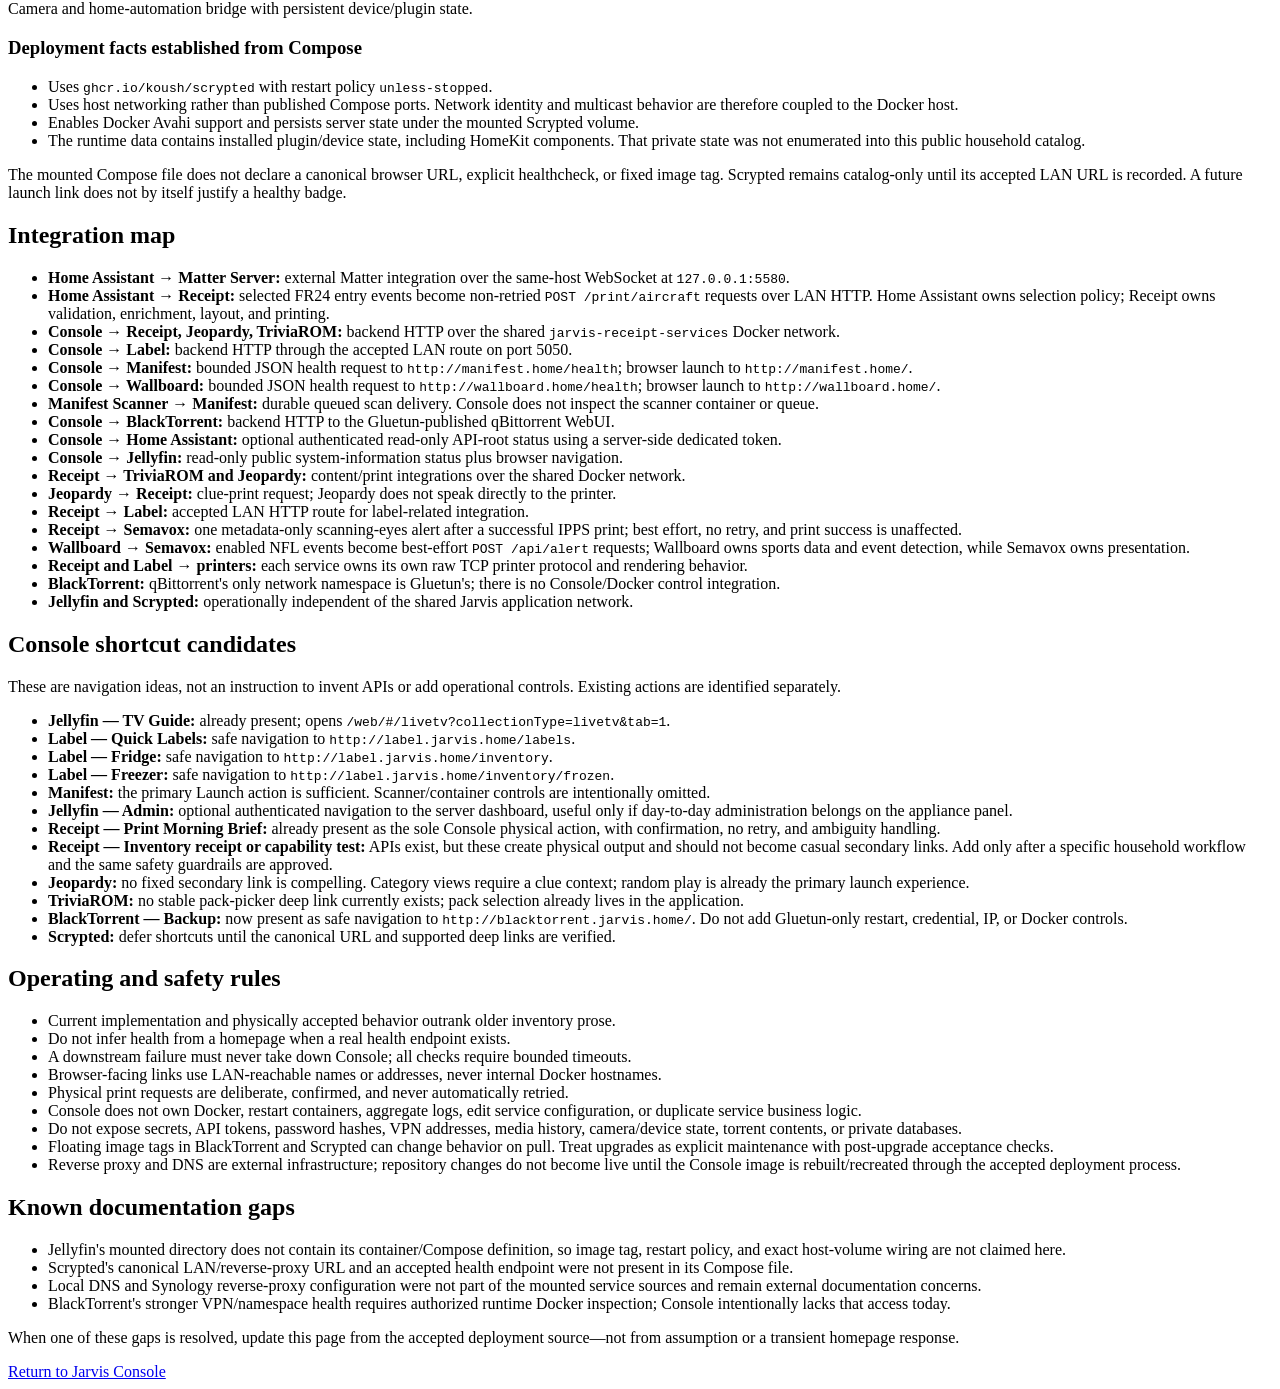
==== commit 3d59a25d: "Integrate completed console updates and documentation" ====
--- a/web/services.html
+++ b/web/services.html
@@ -12,8 +12,8 @@
       <div>
         <p class="eyebrow">Household service catalog</p>
         <h1>Jarvis Docker Services</h1>
-        <p class="summary">What each mounted service owns, how it is reached, what its health means, and the operational rules that keep the household stack dependable.</p>
-        <p class="doc-meta">Verified against mounted Compose files, active safe environment values, and current implementations on October 23, 2026. Secrets, credentials, tokens, media contents, device state, and private runtime databases are intentionally excluded. Docker runtime inspection was unavailable, so this is a deployment-source inventory rather than an uptime claim.</p>
+        <p class="summary">What each mounted service and integrated household device owns, how it is reached, what its health means, and the operational rules that keep the stack dependable.</p>
+        <p class="doc-meta">Verified against mounted Compose files, safe configuration values, current implementations, and project API/integration documentation on November 6, 2026. Secrets, credentials, tokens, media contents, device state, and private runtime databases are intentionally excluded. No Docker runtime or physical device was inspected, so this is a source inventory rather than an uptime claim.</p>
       </div>
       <a class="back-link" href="/">Back to Console</a>
     </header>
@@ -33,6 +33,7 @@
         <li><a href="#jeopardy">Jeopardy Service</a></li>
         <li><a href="#triviarom">TriviaROM</a></li>
         <li><a href="#wallboard">Wallboard</a></li>
+        <li><a href="#semavox">Semavox</a></li>
         <li><a href="#jellyfin">Jellyfin</a></li>
         <li><a href="#blacktorrent">BlackTorrent</a></li>
         <li><a href="#scrypted">Scrypted</a></li>
@@ -50,7 +51,7 @@
           <thead><tr><th>Service / container</th><th>Household entry points and aliases</th><th>Host bind / port</th><th>Docker network / aliases</th><th>Console</th></tr></thead>
           <tbody>
             <tr><td>Jarvis Console<br><code>jarvis-console</code></td><td><a href="http://console.jarvis.home/">console.jarvis.home</a>; <code>jarvis.home:8791</code>; <code>192.168.1.100:8791</code></td><td><code>192.168.1.100:8791</code> → <code>8080</code></td><td>project default + <code>jarvis-receipt-services</code>; hostname <code>jarvis-console</code></td><td>Own <code>/health</code></td></tr>
-            <tr><td>Home Assistant<br><code>homeassistant</code></td><td><a href="http://ha.jarvis.home/">ha.jarvis.home</a>; <a href="http://ha.home/">ha.home</a>; <code>192.168.1.100:8123</code></td><td>host network; <code>8123</code></td><td>host network</td><td>Launch-only card</td></tr>
+            <tr><td>Home Assistant<br><code>homeassistant</code></td><td><a href="http://ha.jarvis.home/">ha.jarvis.home</a>; <a href="http://ha.home/">ha.home</a>; <code>192.168.1.100:8123</code></td><td>host network; <code>8123</code></td><td>host network</td><td>Authenticated API status when configured + launch</td></tr>
             <tr><td>Matter Server<br><code>matterjs-server</code></td><td>Infrastructure only; <code>ws://127.0.0.1:5580/ws</code> from Home Assistant</td><td>host network; <code>5580</code></td><td>host network</td><td>Catalog only</td></tr>
             <tr><td>Receipt<br><code>receipt-service</code></td><td><code>jarvis.home:8788</code>; <code>192.168.1.100:8788</code>; printer dependency <code>receipt.home</code></td><td><code>192.168.1.100:8788</code> → <code>8080</code>; printer <code>9100</code></td><td>project default + <code>jarvis-receipt-services</code>; <code>receipt-service</code>, <code>morning-brief</code></td><td>JSON health, Morning Brief action, read-only Telegram history</td></tr>
             <tr><td>Label<br><code>label-service</code></td><td><a href="http://label.jarvis.home/print">label.jarvis.home</a>; <code>jarvis.home:5050</code>; older <code>go.home:5050</code>; printer dependency <code>labeler.home</code></td><td><code>0.0.0.0:5050</code> → <code>5050</code>; printer <code>9100</code></td><td>project default; service alias <code>label-service</code></td><td>HTTP health + four navigation links</td></tr>
@@ -59,8 +60,9 @@
             <tr><td>Jarvis Scanner<br><code>jarvis-scanner</code></td><td>No listener; observation-only log output</td><td>No listener</td><td><code>network_mode: none</code></td><td>Catalog only</td></tr>
             <tr><td>Jeopardy<br><code>jeopardy-service</code></td><td><a href="http://jeopardy.home/">jeopardy.home</a>; direct <code>192.168.1.100:8789</code> when LAN-bound</td><td><code>${LAN_BIND_IP:-0.0.0.0}:8789</code> → <code>8080</code></td><td>project default + <code>jarvis-receipt-services</code>; <code>jeopardy-service</code></td><td>Corpus-aware health + launch</td></tr>
             <tr><td>TriviaROM<br><code>triviarom-service</code></td><td><a href="http://trivia.jarvis.home/">trivia.jarvis.home</a>; <code>192.168.1.100:8790</code></td><td><code>192.168.1.100:8790</code> → <code>8080</code></td><td>project default + <code>jarvis-receipt-services</code>; <code>triviarom-service</code></td><td>Corpus health + launch</td></tr>
-            <tr><td>Wallboard</td><td><a href="http://wallboard.home/">wallboard.home</a></td><td>Not established from mounted sources</td><td>Not established from mounted sources</td><td>JSON health + launch</td></tr>
-            <tr><td>Jellyfin</td><td><a href="http://jellyfin.home">jellyfin.home</a>; known direct <code>192.168.1.100:8096</code></td><td>configured HTTP <code>8096</code>; deployment mapping unavailable</td><td>Not established from mounted sources</td><td>Launch-only + TV Guide</td></tr>
+            <tr><td>Wallboard</td><td><a href="http://wallboard.home/">wallboard.home</a></td><td><code>192.168.1.100:8787</code> → <code>8787</code></td><td>Project default</td><td>Launch; health contract mismatch</td></tr>
+            <tr><td>Semavox<br>ESP32-S3 device</td><td><a href="http://semavox.home/">semavox.home</a>; fallback <code>192.168.1.80</code></td><td>Device HTTP port <code>80</code></td><td>Trusted LAN; not a Docker service</td><td>Validated device status + launch</td></tr>
+            <tr><td>Jellyfin</td><td><a href="http://jellyfin.home">jellyfin.home</a>; known direct <code>192.168.1.100:8096</code></td><td>configured HTTP <code>8096</code>; deployment mapping unavailable</td><td>Not established from mounted sources</td><td>Public system-info status + launch + TV Guide</td></tr>
             <tr><td>BlackTorrent<br><code>gluetun</code> + <code>qbittorrent</code></td><td><a href="http://blacktorrent.home/">blacktorrent.home</a>; <a href="http://blacktorrent.jarvis.home/">blacktorrent.jarvis.home</a>; <code>192.168.1.100:8080</code></td><td><code>192.168.1.100:8080</code> through Gluetun</td><td>qBittorrent uses <code>service:gluetun</code>; no independent path</td><td>WebUI reachability only</td></tr>
             <tr><td>Scrypted<br><code>scrypted</code></td><td>Canonical household URL not established</td><td>host network; UI port not asserted</td><td>host network</td><td>Catalog only</td></tr>
           </tbody>
@@ -97,7 +99,8 @@
         <li>Container <code>homeassistant</code> uses host networking, restart policy <code>unless-stopped</code>, and persistent <code>./config:/config</code> state.</li>
         <li>Synology Reverse Proxy sends both friendly names to <code>192.168.1.100:8123</code>. Home Assistant trusts forwarded headers from <code>192.168.1.100/32</code>, and each proxy rule forwards the WebSocket upgrade.</li>
         <li>Home Assistant connects to the external Matter Server and calls Receipt over LAN HTTP; it does not own either service's persistence or implementation.</li>
-        <li>Console provides a launch-only card with canonical, short-alias, and direct navigation. No accepted Home Assistant health contract or operational action is configured.</li>
+        <li>When <code>HOME_ASSISTANT_TOKEN</code> is configured, Console makes a bounded authenticated <code>GET /api/</code> and accepts only Home Assistant's exact <code>{"message":"API running."}</code> response. Without the token the card remains honestly unavailable.</li>
+        <li>The token stays in the Console backend. The browser receives no credential, status URL, entity data, or operational action.</li>
       </ul>
       <p class="callout">Deployment, reverse-proxy recovery, integrations, FR24 installation, and migration procedures belong to the Home Assistant project README.</p>
     </section>
@@ -135,6 +138,7 @@
         <li><code>POST /print/capabilities</code> — printer capability test output.</li>
         <li><code>POST /print/image</code> — PNG/JPEG multipart image print with bounded upload and rendering limits.</li>
         <li><code>POST /print/aircraft</code> — validated aircraft notification requested by Home Assistant; formatting, neighborhood enrichment, locking, and physical delivery remain Receipt-owned.</li>
+        <li><code>POST /print/to-do-list</code> — validated household to-do receipt.</li>
       </ul>
       <h3>Important behavior</h3>
       <ul>
@@ -143,6 +147,7 @@
         <li>A shared nonblocking print lock prevents concurrent physical jobs.</li>
         <li>An HTTP success means the service completed its accepted send path; the printer protocol cannot prove that paper physically emerged.</li>
         <li>Health does not prove printer reachability or the availability of content providers.</li>
+        <li>After an encrypted IPPS message prints successfully, Receipt may submit one metadata-only alert to Semavox. It sends no message text or sender identity, never retries, and never changes print success when the alert fails.</li>
       </ul>
     </section>
 
@@ -249,18 +254,35 @@
 
     <section class="doc-section service-heading" id="wallboard">
       <h2>Wallboard</h2>
-      <p>Household wallboard application available at <a href="http://wallboard.home/">wallboard.home</a>.</p>
+      <p>Household information display available at <a href="http://wallboard.home/">wallboard.home</a>. It owns dashboard presentation plus NFL polling, event detection, persistence, and best-effort Semavox notifications.</p>
       <h3>Console contract</h3>
       <ul>
-        <li>Console checks <code>GET /health</code> and accepts HTTP 200 JSON with <code>status: ok</code>.</li>
-        <li>The health check proves that the Wallboard application responds; it does not establish kiosk browser, display device, or screen state.</li>
-        <li>Deployment, port, and Docker network details are not present in the mounted sources and are not inferred.</li>
-      </ul>
+        <li>Compose builds service/container <code>wallboard</code> and publishes <code>192.168.1.100:8787</code> to application port <code>8787</code> on its project-default network.</li>
+        <li>Console expects <code>GET /health</code> to return HTTP 200 JSON with <code>status: ok</code>, while Wallboard currently returns <code>{"ok": true}</code>. The card should therefore report <code>unknown</code> until the application contract is reconciled.</li>
+        <li>Even after reconciliation, application health would not establish kiosk browser, display device, or screen state.</li>
+        <li>Wallboard polls ESPN on its own schedule, persists per-game event state before notification, and submits enabled kickoff, score, halftime, and final events to Semavox <code>POST /api/alert</code>.</li>
+        <li>Its notifier makes one bounded attempt, never retries (including on <code>429</code>), and drops overflow from its in-memory queue. Semavox failure does not interrupt the wallboard.</li>
+      </ul>
+    </section>
+
+    <section class="doc-section service-heading" id="semavox">
+      <h2>Semavox</h2>
+      <p>Trusted-LAN ESP32-S3 presentation device with a 64×32 HUB75 display, audio output, microphone-driven spectrum modes, an embedded browser console, and an unauthenticated HTTP API.</p>
+      <h3>Jarvis boundary</h3>
+      <ul>
+        <li>Preferred entry point: <a href="http://semavox.home/">semavox.home</a>; the historically reserved fallback is <code>192.168.1.80</code>. DNS/DHCP reservation is external infrastructure.</li>
+        <li>Receipt sends a best-effort scanning-eyes alert only after a Telegram/IPPS receipt prints. Wallboard sends best-effort NFL event alerts. Semavox renders and plays the accepted event, then restores its previous scene.</li>
+        <li>Semavox does not fetch scores, Telegram messages, weather, news, calendars, or Home Assistant state. Its only initiated network service is NTP.</li>
+        <li>The public API includes status, scene/mode, brightness, spectrum, eyes, uploaded audio, speech, sound, alerts, volume, clock/time, settings, startup, label, and NanoHeart surfaces. Many calls change the display, play sound, or persist settings and are not health checks.</li>
+        <li>Console validates <code>GET /api/status</code> and reports API connectivity, uptime, audio readiness, volume, startup-chime state, and label. This does not prove panel output, speaker playback, microphone capture, RTC/time sync, alerts, scenes, or which newer features are flashed.</li>
+        <li>Console does not expose speech, audio, mode, alert, or settings actions.</li>
+      </ul>
+      <p class="callout">Source inspection does not establish the firmware currently flashed on the device. Never expose port 80 outside the trusted LAN, and do not send test alerts, audio, speech, or mode changes merely to verify documentation.</p>
     </section>
 
     <section class="doc-section service-heading" id="jellyfin">
       <h2>Jellyfin</h2>
-      <p>Household media server. Console currently treats it as launch-only because no accepted unauthenticated health contract has been established.</p>
+      <p>Household media server. Console reads Jellyfin's unauthenticated public system-information endpoint for a bounded server identity, version, and startup-completion contract.</p>
       <h3>Known current setup</h3>
       <ul>
         <li>Primary entry point: <a href="http://jellyfin.home">http://jellyfin.home</a>. A direct port-8096 entry point is also known operationally.</li>
@@ -268,8 +290,9 @@
         <li>Application HTTP is enabled, built-in HTTPS is disabled, UPnP is disabled, and remote access is enabled. TLS/host routing is therefore an external concern.</li>
         <li>Live TV is configured with an M3U tuner and an XMLTV guide provider. Source URLs and tokens are deliberately omitted.</li>
         <li>Console's current <strong>TV Guide</strong> shortcut opens the Jellyfin Live TV guide directly.</li>
-      </ul>
-      <p class="callout">A successful Jellyfin homepage fetch would not be a truthful media-server health contract. Console will continue to say status unavailable until an accepted endpoint and response schema are verified.</p>
+        <li><code>GET /System/Info/Public</code> must identify Jellyfin, provide a server name/version/ID, and report the startup wizard complete. This does not test libraries, playback, transcoding, Live TV, plugins, or media mounts.</li>
+      </ul>
+      <p class="callout">Console does not use the homepage as a health check. A healthy badge means the documented public system API responded with an initialized Jellyfin identity—nothing more.</p>
     </section>
 
     <section class="doc-section service-heading" id="blacktorrent">
@@ -318,10 +341,13 @@
         <li><strong>Console → Wallboard:</strong> bounded JSON health request to <code>http://wallboard.home/health</code>; browser launch to <code>http://wallboard.home/</code>.</li>
         <li><strong>Manifest Scanner → Manifest:</strong> durable queued scan delivery. Console does not inspect the scanner container or queue.</li>
         <li><strong>Console → BlackTorrent:</strong> backend HTTP to the Gluetun-published qBittorrent WebUI.</li>
-        <li><strong>Console → Jellyfin:</strong> browser navigation only; no health request.</li>
+        <li><strong>Console → Home Assistant:</strong> optional authenticated read-only API-root status using a server-side dedicated token.</li>
+        <li><strong>Console → Jellyfin:</strong> read-only public system-information status plus browser navigation.</li>
         <li><strong>Receipt → TriviaROM and Jeopardy:</strong> content/print integrations over the shared Docker network.</li>
         <li><strong>Jeopardy → Receipt:</strong> clue-print request; Jeopardy does not speak directly to the printer.</li>
         <li><strong>Receipt → Label:</strong> accepted LAN HTTP route for label-related integration.</li>
+        <li><strong>Receipt → Semavox:</strong> one metadata-only scanning-eyes alert after a successful IPPS print; best effort, no retry, and print success is unaffected.</li>
+        <li><strong>Wallboard → Semavox:</strong> enabled NFL events become best-effort <code>POST /api/alert</code> requests; Wallboard owns sports data and event detection, while Semavox owns presentation.</li>
         <li><strong>Receipt and Label → printers:</strong> each service owns its own raw TCP printer protocol and rendering behavior.</li>
         <li><strong>BlackTorrent:</strong> qBittorrent's only network namespace is Gluetun's; there is no Console/Docker control integration.</li>
         <li><strong>Jellyfin and Scrypted:</strong> operationally independent of the shared Jarvis application network.</li>
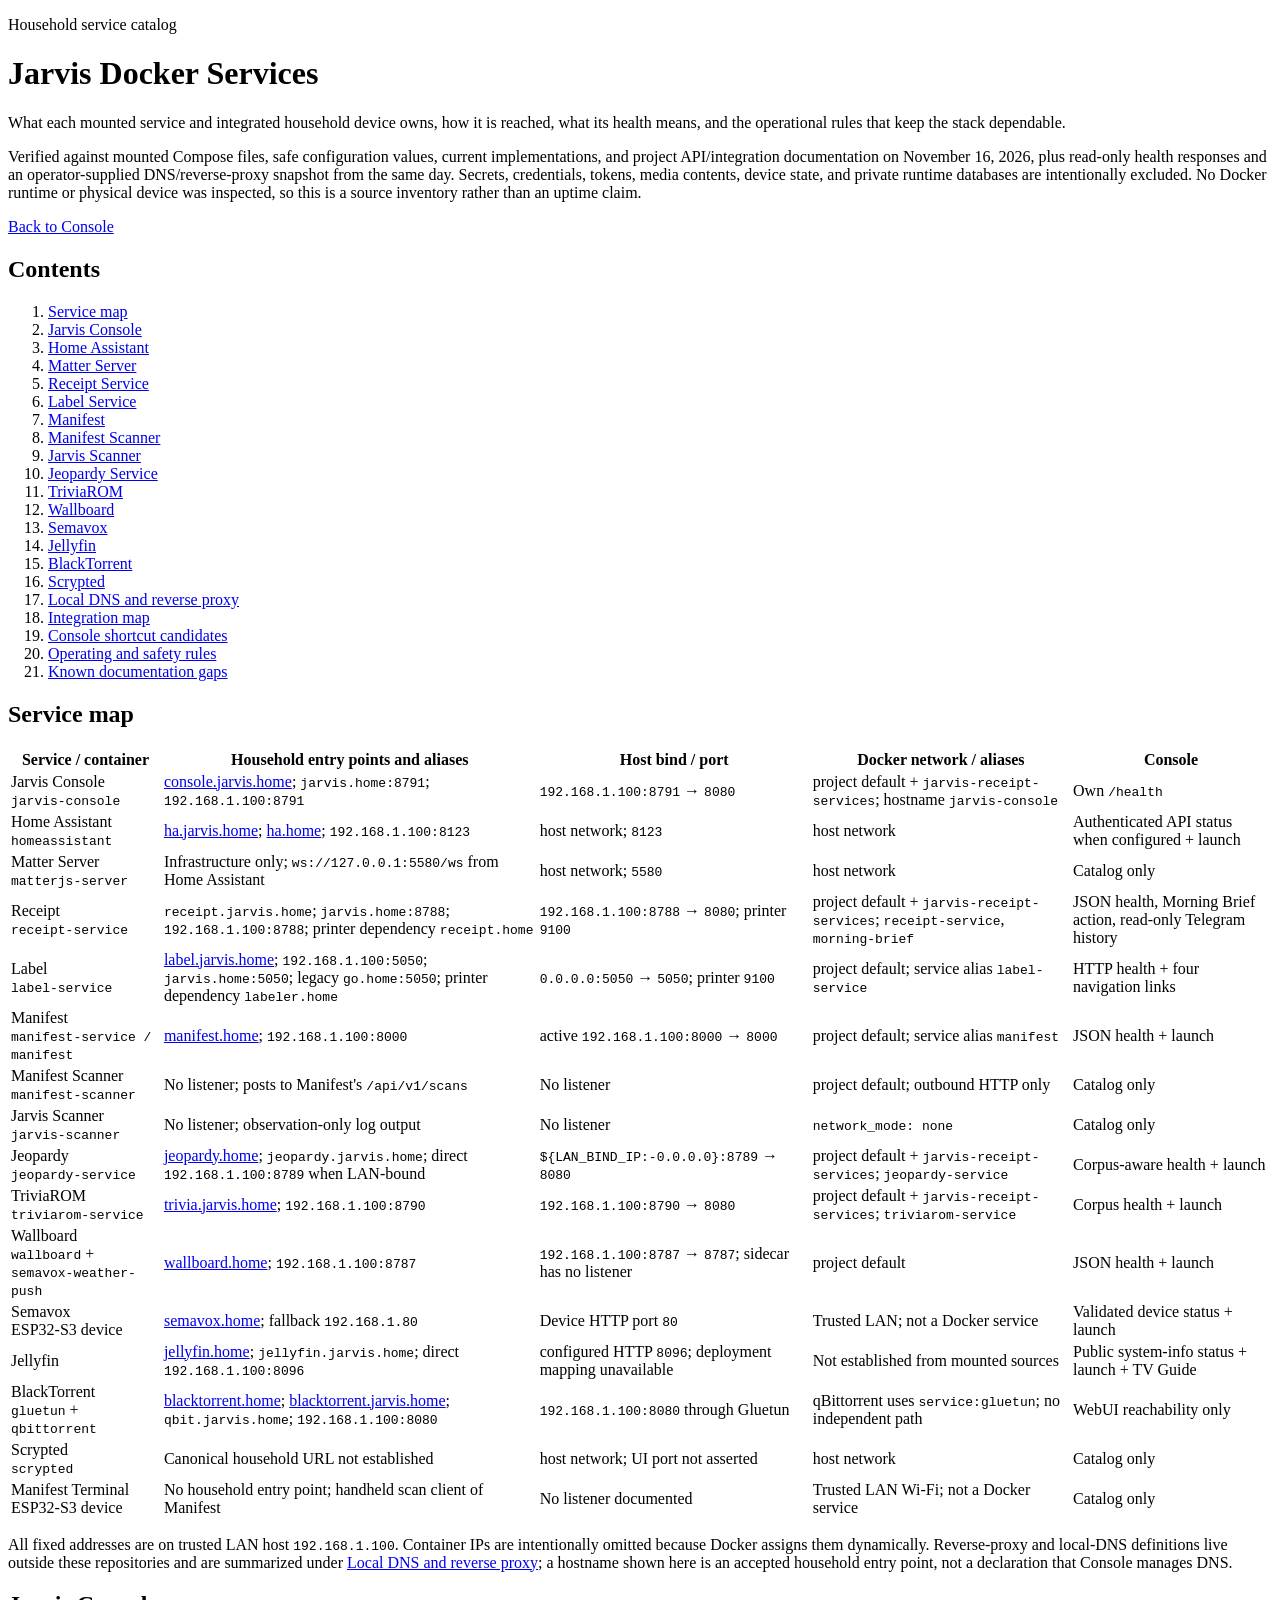
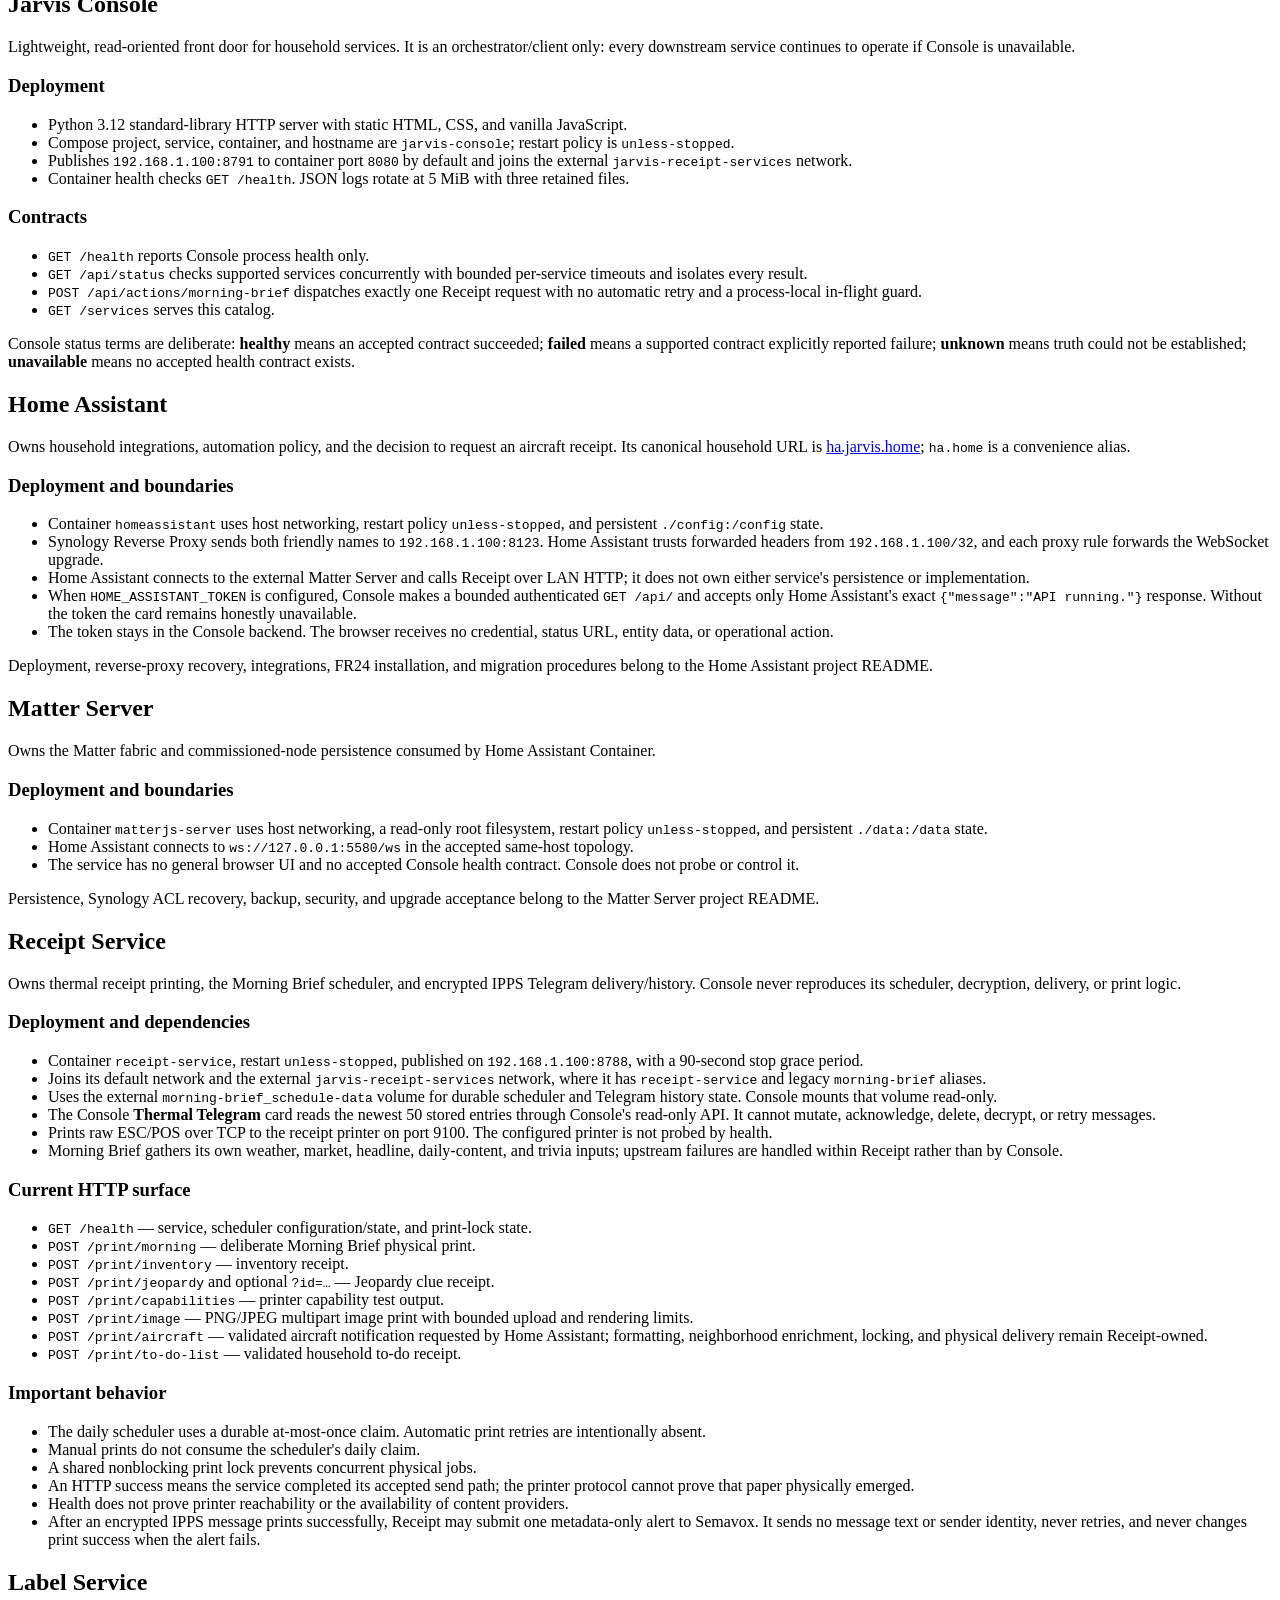
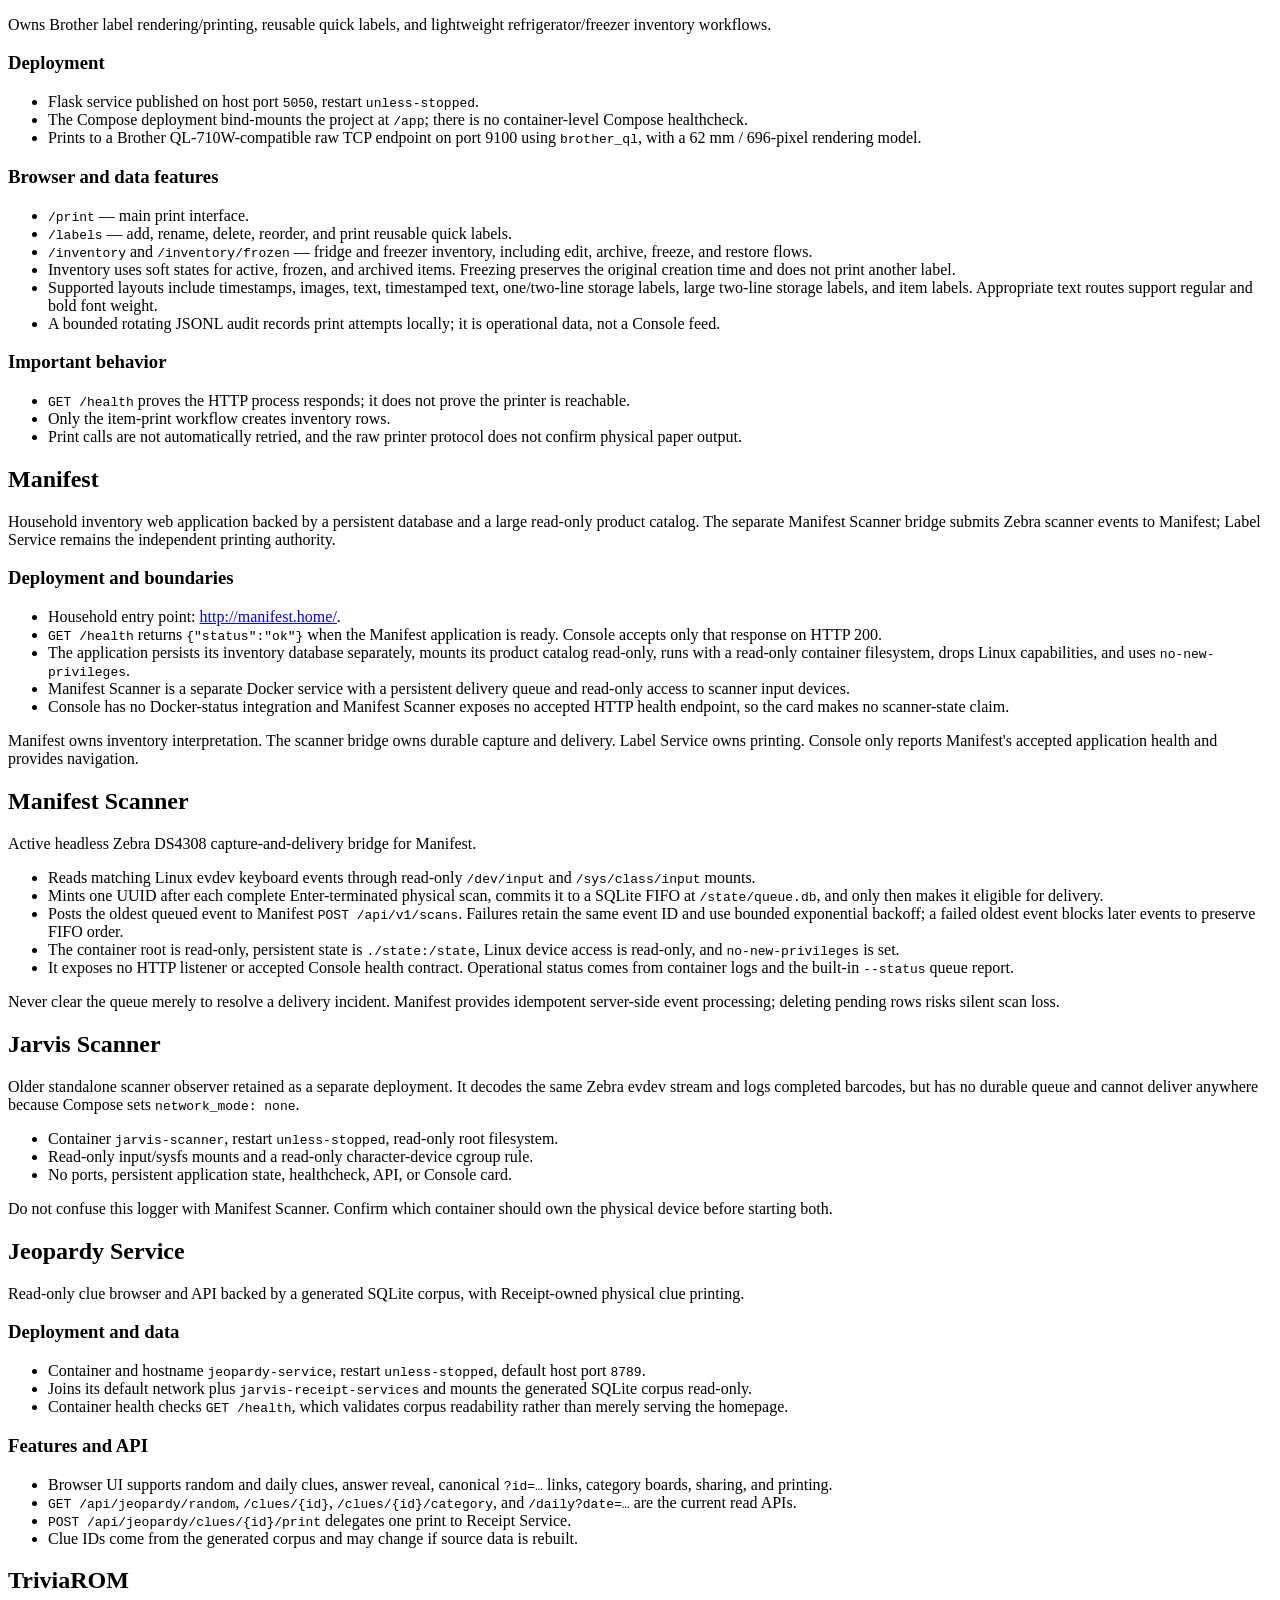
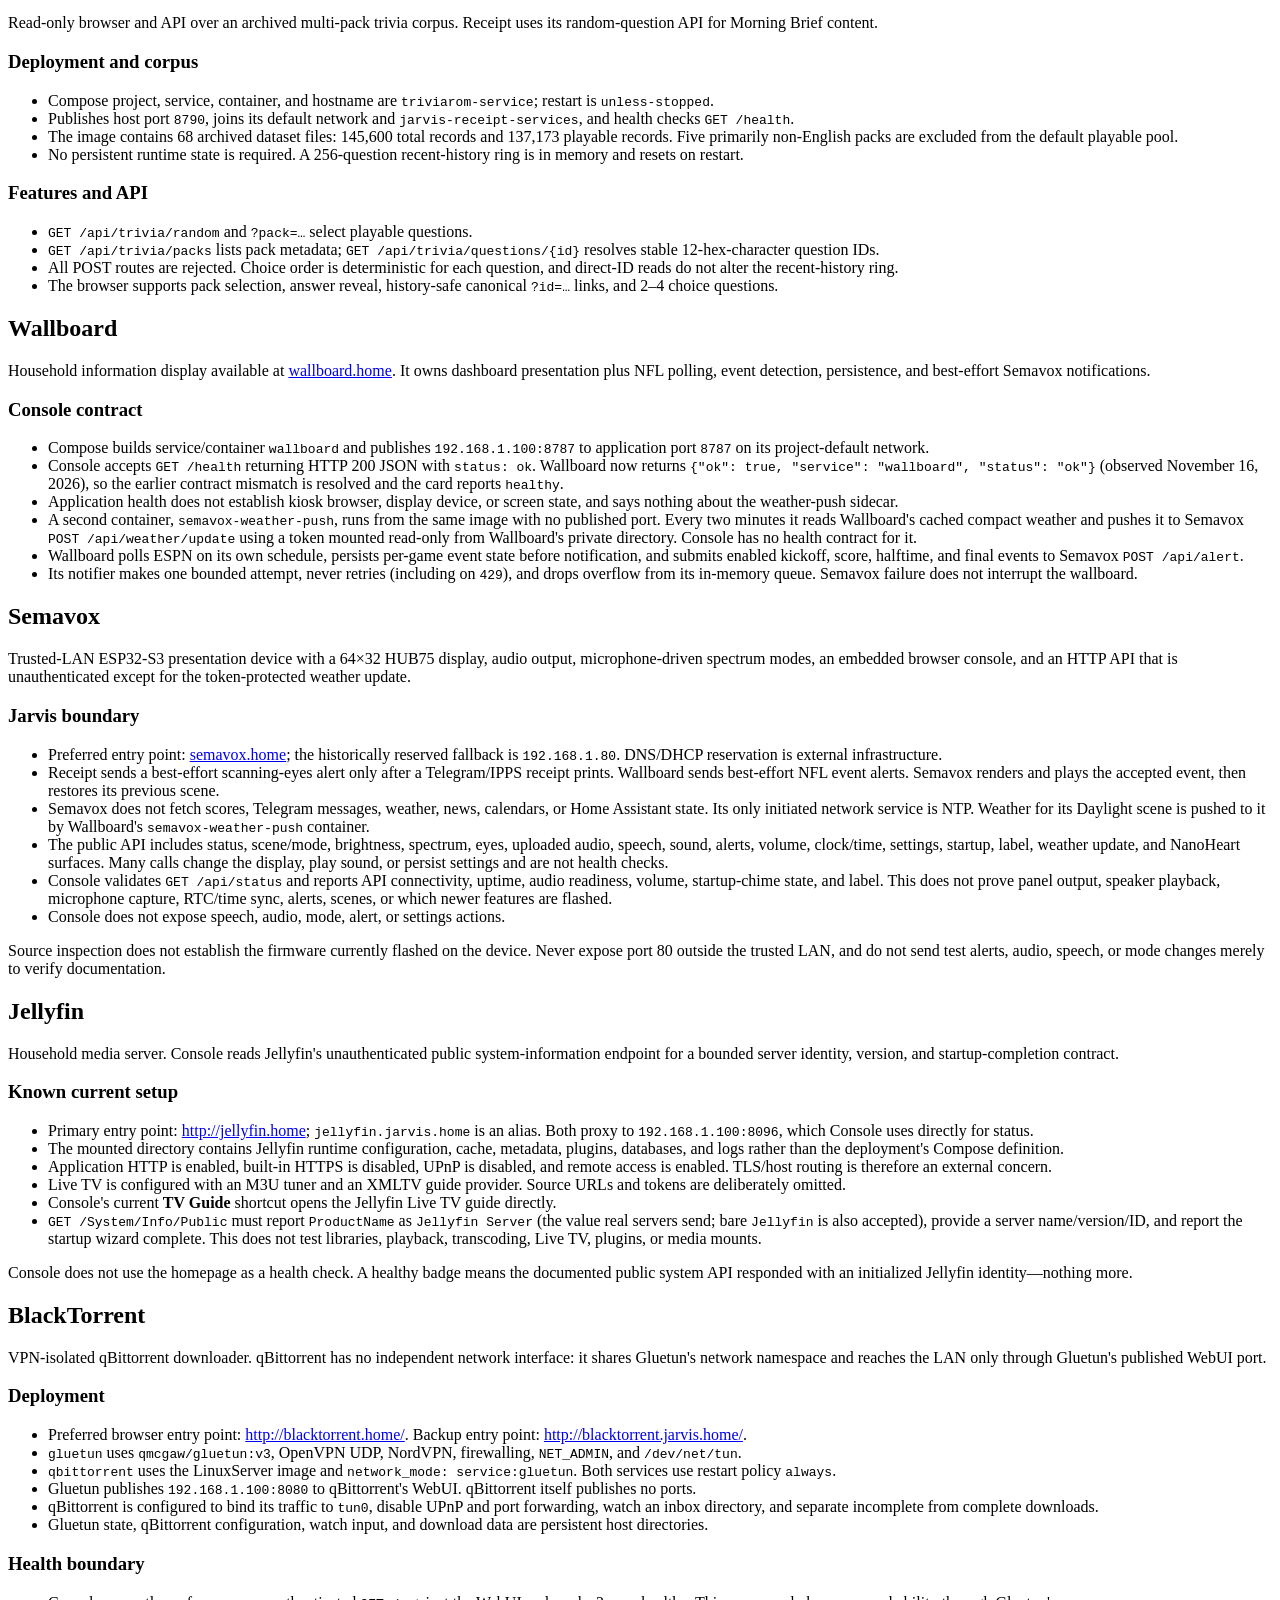
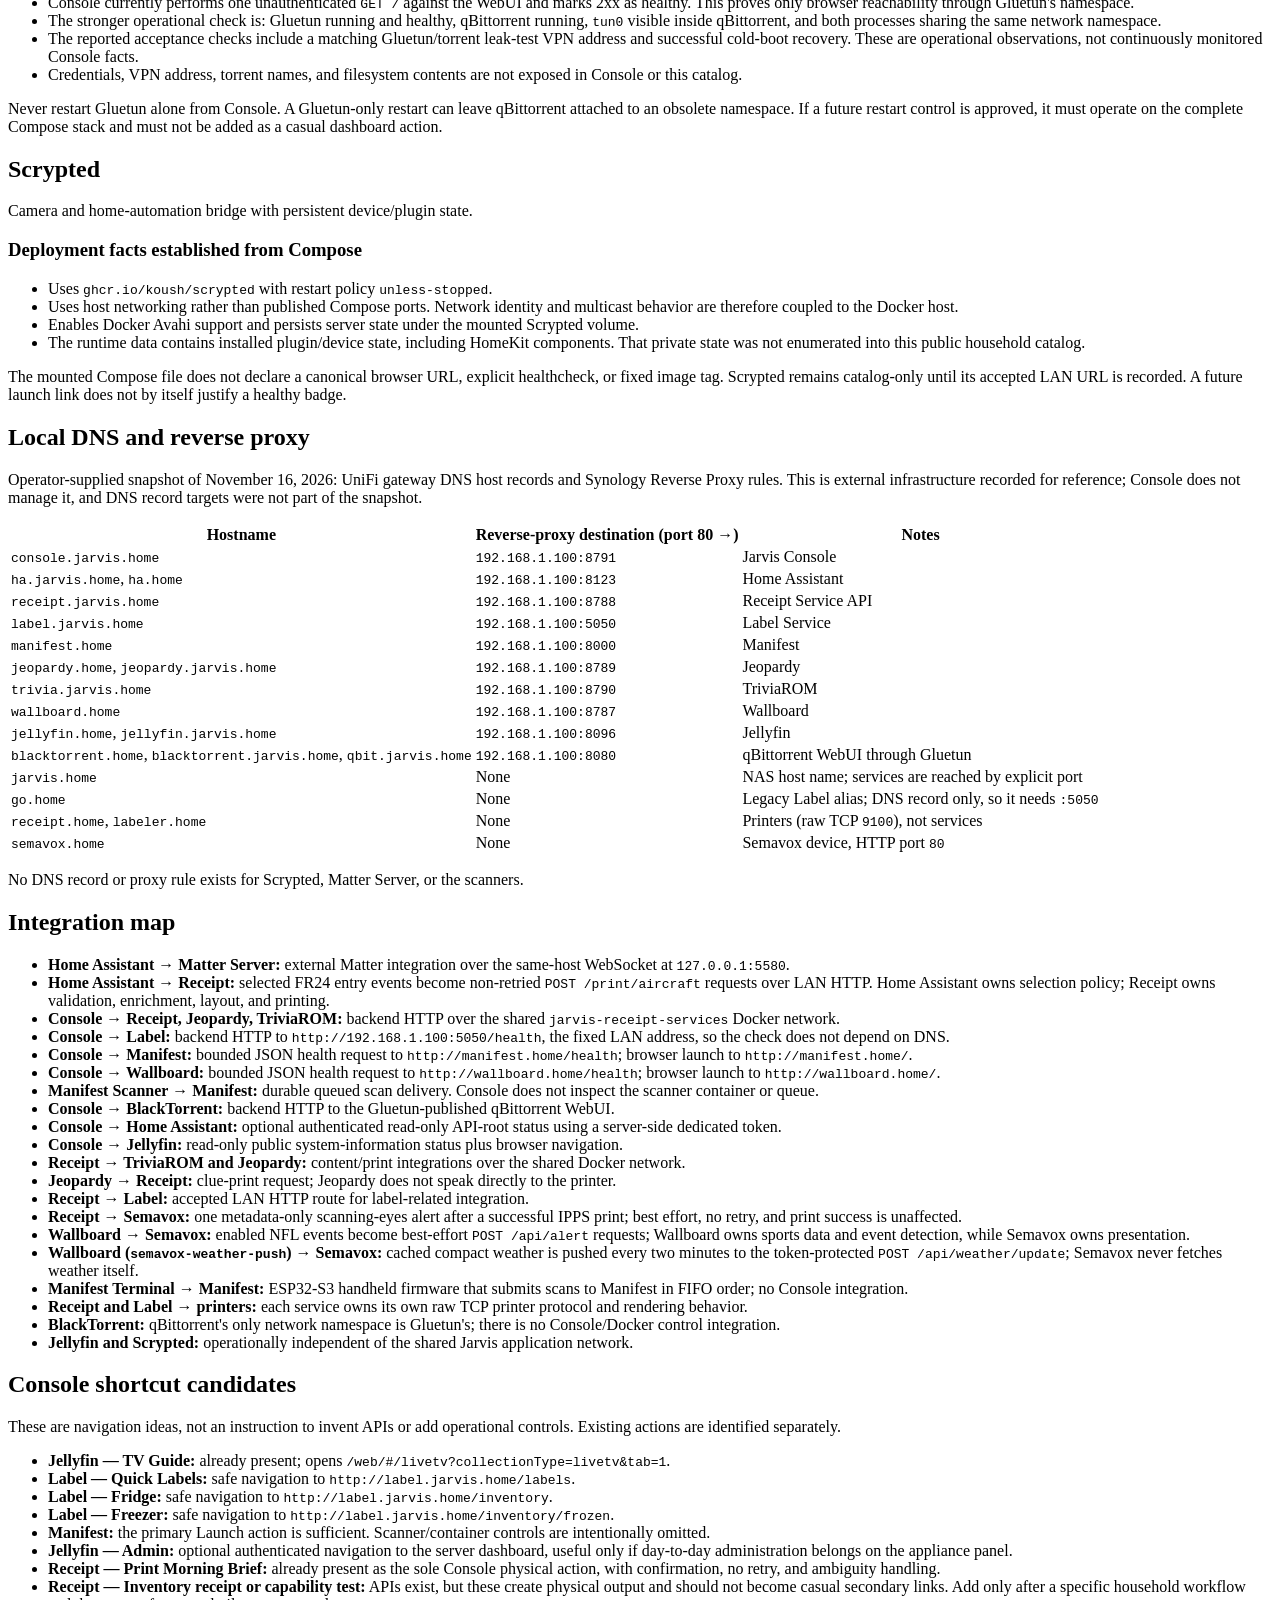
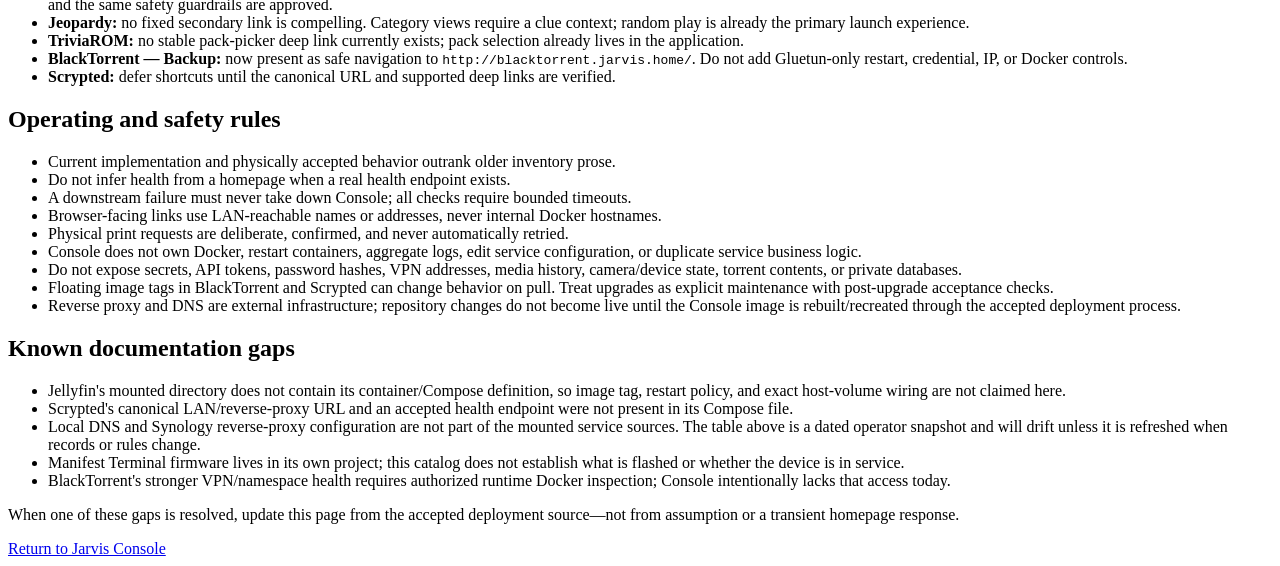
==== commit 21f498b0: "fix: accept Jellyfin Server product name; check Label by fixed IP Jellyfin reports ProductName "Jell" ====
--- a/web/services.html
+++ b/web/services.html
@@ -13,7 +13,7 @@
         <p class="eyebrow">Household service catalog</p>
         <h1>Jarvis Docker Services</h1>
         <p class="summary">What each mounted service and integrated household device owns, how it is reached, what its health means, and the operational rules that keep the stack dependable.</p>
-        <p class="doc-meta">Verified against mounted Compose files, safe configuration values, current implementations, and project API/integration documentation on November 6, 2026. Secrets, credentials, tokens, media contents, device state, and private runtime databases are intentionally excluded. No Docker runtime or physical device was inspected, so this is a source inventory rather than an uptime claim.</p>
+        <p class="doc-meta">Verified against mounted Compose files, safe configuration values, current implementations, and project API/integration documentation on November 16, 2026, plus read-only health responses and an operator-supplied DNS/reverse-proxy snapshot from the same day. Secrets, credentials, tokens, media contents, device state, and private runtime databases are intentionally excluded. No Docker runtime or physical device was inspected, so this is a source inventory rather than an uptime claim.</p>
       </div>
       <a class="back-link" href="/">Back to Console</a>
     </header>
@@ -37,6 +37,7 @@
         <li><a href="#jellyfin">Jellyfin</a></li>
         <li><a href="#blacktorrent">BlackTorrent</a></li>
         <li><a href="#scrypted">Scrypted</a></li>
+        <li><a href="#dns">Local DNS and reverse proxy</a></li>
         <li><a href="#integrations">Integration map</a></li>
         <li><a href="#shortcuts">Console shortcut candidates</a></li>
         <li><a href="#rules">Operating and safety rules</a></li>
@@ -53,22 +54,23 @@
             <tr><td>Jarvis Console<br><code>jarvis-console</code></td><td><a href="http://console.jarvis.home/">console.jarvis.home</a>; <code>jarvis.home:8791</code>; <code>192.168.1.100:8791</code></td><td><code>192.168.1.100:8791</code> → <code>8080</code></td><td>project default + <code>jarvis-receipt-services</code>; hostname <code>jarvis-console</code></td><td>Own <code>/health</code></td></tr>
             <tr><td>Home Assistant<br><code>homeassistant</code></td><td><a href="http://ha.jarvis.home/">ha.jarvis.home</a>; <a href="http://ha.home/">ha.home</a>; <code>192.168.1.100:8123</code></td><td>host network; <code>8123</code></td><td>host network</td><td>Authenticated API status when configured + launch</td></tr>
             <tr><td>Matter Server<br><code>matterjs-server</code></td><td>Infrastructure only; <code>ws://127.0.0.1:5580/ws</code> from Home Assistant</td><td>host network; <code>5580</code></td><td>host network</td><td>Catalog only</td></tr>
-            <tr><td>Receipt<br><code>receipt-service</code></td><td><code>jarvis.home:8788</code>; <code>192.168.1.100:8788</code>; printer dependency <code>receipt.home</code></td><td><code>192.168.1.100:8788</code> → <code>8080</code>; printer <code>9100</code></td><td>project default + <code>jarvis-receipt-services</code>; <code>receipt-service</code>, <code>morning-brief</code></td><td>JSON health, Morning Brief action, read-only Telegram history</td></tr>
-            <tr><td>Label<br><code>label-service</code></td><td><a href="http://label.jarvis.home/print">label.jarvis.home</a>; <code>jarvis.home:5050</code>; older <code>go.home:5050</code>; printer dependency <code>labeler.home</code></td><td><code>0.0.0.0:5050</code> → <code>5050</code>; printer <code>9100</code></td><td>project default; service alias <code>label-service</code></td><td>HTTP health + four navigation links</td></tr>
+            <tr><td>Receipt<br><code>receipt-service</code></td><td><code>receipt.jarvis.home</code>; <code>jarvis.home:8788</code>; <code>192.168.1.100:8788</code>; printer dependency <code>receipt.home</code></td><td><code>192.168.1.100:8788</code> → <code>8080</code>; printer <code>9100</code></td><td>project default + <code>jarvis-receipt-services</code>; <code>receipt-service</code>, <code>morning-brief</code></td><td>JSON health, Morning Brief action, read-only Telegram history</td></tr>
+            <tr><td>Label<br><code>label-service</code></td><td><a href="http://label.jarvis.home/print">label.jarvis.home</a>; <code>192.168.1.100:5050</code>; <code>jarvis.home:5050</code>; legacy <code>go.home:5050</code>; printer dependency <code>labeler.home</code></td><td><code>0.0.0.0:5050</code> → <code>5050</code>; printer <code>9100</code></td><td>project default; service alias <code>label-service</code></td><td>HTTP health + four navigation links</td></tr>
             <tr><td>Manifest<br><code>manifest-service / manifest</code></td><td><a href="http://manifest.home/">manifest.home</a>; <code>192.168.1.100:8000</code></td><td>active <code>192.168.1.100:8000</code> → <code>8000</code></td><td>project default; service alias <code>manifest</code></td><td>JSON health + launch</td></tr>
             <tr><td>Manifest Scanner<br><code>manifest-scanner</code></td><td>No listener; posts to Manifest's <code>/api/v1/scans</code></td><td>No listener</td><td>project default; outbound HTTP only</td><td>Catalog only</td></tr>
             <tr><td>Jarvis Scanner<br><code>jarvis-scanner</code></td><td>No listener; observation-only log output</td><td>No listener</td><td><code>network_mode: none</code></td><td>Catalog only</td></tr>
-            <tr><td>Jeopardy<br><code>jeopardy-service</code></td><td><a href="http://jeopardy.home/">jeopardy.home</a>; direct <code>192.168.1.100:8789</code> when LAN-bound</td><td><code>${LAN_BIND_IP:-0.0.0.0}:8789</code> → <code>8080</code></td><td>project default + <code>jarvis-receipt-services</code>; <code>jeopardy-service</code></td><td>Corpus-aware health + launch</td></tr>
+            <tr><td>Jeopardy<br><code>jeopardy-service</code></td><td><a href="http://jeopardy.home/">jeopardy.home</a>; <code>jeopardy.jarvis.home</code>; direct <code>192.168.1.100:8789</code> when LAN-bound</td><td><code>${LAN_BIND_IP:-0.0.0.0}:8789</code> → <code>8080</code></td><td>project default + <code>jarvis-receipt-services</code>; <code>jeopardy-service</code></td><td>Corpus-aware health + launch</td></tr>
             <tr><td>TriviaROM<br><code>triviarom-service</code></td><td><a href="http://trivia.jarvis.home/">trivia.jarvis.home</a>; <code>192.168.1.100:8790</code></td><td><code>192.168.1.100:8790</code> → <code>8080</code></td><td>project default + <code>jarvis-receipt-services</code>; <code>triviarom-service</code></td><td>Corpus health + launch</td></tr>
-            <tr><td>Wallboard</td><td><a href="http://wallboard.home/">wallboard.home</a></td><td><code>192.168.1.100:8787</code> → <code>8787</code></td><td>Project default</td><td>Launch; health contract mismatch</td></tr>
+            <tr><td>Wallboard<br><code>wallboard</code> + <code>semavox-weather-push</code></td><td><a href="http://wallboard.home/">wallboard.home</a>; <code>192.168.1.100:8787</code></td><td><code>192.168.1.100:8787</code> → <code>8787</code>; sidecar has no listener</td><td>project default</td><td>JSON health + launch</td></tr>
             <tr><td>Semavox<br>ESP32-S3 device</td><td><a href="http://semavox.home/">semavox.home</a>; fallback <code>192.168.1.80</code></td><td>Device HTTP port <code>80</code></td><td>Trusted LAN; not a Docker service</td><td>Validated device status + launch</td></tr>
-            <tr><td>Jellyfin</td><td><a href="http://jellyfin.home">jellyfin.home</a>; known direct <code>192.168.1.100:8096</code></td><td>configured HTTP <code>8096</code>; deployment mapping unavailable</td><td>Not established from mounted sources</td><td>Public system-info status + launch + TV Guide</td></tr>
-            <tr><td>BlackTorrent<br><code>gluetun</code> + <code>qbittorrent</code></td><td><a href="http://blacktorrent.home/">blacktorrent.home</a>; <a href="http://blacktorrent.jarvis.home/">blacktorrent.jarvis.home</a>; <code>192.168.1.100:8080</code></td><td><code>192.168.1.100:8080</code> through Gluetun</td><td>qBittorrent uses <code>service:gluetun</code>; no independent path</td><td>WebUI reachability only</td></tr>
+            <tr><td>Jellyfin</td><td><a href="http://jellyfin.home">jellyfin.home</a>; <code>jellyfin.jarvis.home</code>; direct <code>192.168.1.100:8096</code></td><td>configured HTTP <code>8096</code>; deployment mapping unavailable</td><td>Not established from mounted sources</td><td>Public system-info status + launch + TV Guide</td></tr>
+            <tr><td>BlackTorrent<br><code>gluetun</code> + <code>qbittorrent</code></td><td><a href="http://blacktorrent.home/">blacktorrent.home</a>; <a href="http://blacktorrent.jarvis.home/">blacktorrent.jarvis.home</a>; <code>qbit.jarvis.home</code>; <code>192.168.1.100:8080</code></td><td><code>192.168.1.100:8080</code> through Gluetun</td><td>qBittorrent uses <code>service:gluetun</code>; no independent path</td><td>WebUI reachability only</td></tr>
             <tr><td>Scrypted<br><code>scrypted</code></td><td>Canonical household URL not established</td><td>host network; UI port not asserted</td><td>host network</td><td>Catalog only</td></tr>
+            <tr><td>Manifest Terminal<br>ESP32-S3 device</td><td>No household entry point; handheld scan client of Manifest</td><td>No listener documented</td><td>Trusted LAN Wi-Fi; not a Docker service</td><td>Catalog only</td></tr>
           </tbody>
         </table>
       </div>
-      <p class="doc-meta">All fixed addresses are on trusted LAN host <code>192.168.1.100</code>. Container IPs are intentionally omitted because Docker assigns them dynamically. Reverse-proxy and local-DNS definitions live outside these repositories; a hostname shown here is an accepted household entry point, not a declaration that Console manages DNS.</p>
+      <p class="doc-meta">All fixed addresses are on trusted LAN host <code>192.168.1.100</code>. Container IPs are intentionally omitted because Docker assigns them dynamically. Reverse-proxy and local-DNS definitions live outside these repositories and are summarized under <a href="#dns">Local DNS and reverse proxy</a>; a hostname shown here is an accepted household entry point, not a declaration that Console manages DNS.</p>
     </section>
 
     <section class="doc-section service-heading" id="console">
@@ -258,8 +260,9 @@
       <h3>Console contract</h3>
       <ul>
         <li>Compose builds service/container <code>wallboard</code> and publishes <code>192.168.1.100:8787</code> to application port <code>8787</code> on its project-default network.</li>
-        <li>Console expects <code>GET /health</code> to return HTTP 200 JSON with <code>status: ok</code>, while Wallboard currently returns <code>{"ok": true}</code>. The card should therefore report <code>unknown</code> until the application contract is reconciled.</li>
-        <li>Even after reconciliation, application health would not establish kiosk browser, display device, or screen state.</li>
+        <li>Console accepts <code>GET /health</code> returning HTTP 200 JSON with <code>status: ok</code>. Wallboard now returns <code>{"ok": true, "service": "wallboard", "status": "ok"}</code> (observed November 16, 2026), so the earlier contract mismatch is resolved and the card reports <code>healthy</code>.</li>
+        <li>Application health does not establish kiosk browser, display device, or screen state, and says nothing about the weather-push sidecar.</li>
+        <li>A second container, <code>semavox-weather-push</code>, runs from the same image with no published port. Every two minutes it reads Wallboard's cached compact weather and pushes it to Semavox <code>POST /api/weather/update</code> using a token mounted read-only from Wallboard's private directory. Console has no health contract for it.</li>
         <li>Wallboard polls ESPN on its own schedule, persists per-game event state before notification, and submits enabled kickoff, score, halftime, and final events to Semavox <code>POST /api/alert</code>.</li>
         <li>Its notifier makes one bounded attempt, never retries (including on <code>429</code>), and drops overflow from its in-memory queue. Semavox failure does not interrupt the wallboard.</li>
       </ul>
@@ -267,13 +270,13 @@
 
     <section class="doc-section service-heading" id="semavox">
       <h2>Semavox</h2>
-      <p>Trusted-LAN ESP32-S3 presentation device with a 64×32 HUB75 display, audio output, microphone-driven spectrum modes, an embedded browser console, and an unauthenticated HTTP API.</p>
+      <p>Trusted-LAN ESP32-S3 presentation device with a 64×32 HUB75 display, audio output, microphone-driven spectrum modes, an embedded browser console, and an HTTP API that is unauthenticated except for the token-protected weather update.</p>
       <h3>Jarvis boundary</h3>
       <ul>
         <li>Preferred entry point: <a href="http://semavox.home/">semavox.home</a>; the historically reserved fallback is <code>192.168.1.80</code>. DNS/DHCP reservation is external infrastructure.</li>
         <li>Receipt sends a best-effort scanning-eyes alert only after a Telegram/IPPS receipt prints. Wallboard sends best-effort NFL event alerts. Semavox renders and plays the accepted event, then restores its previous scene.</li>
-        <li>Semavox does not fetch scores, Telegram messages, weather, news, calendars, or Home Assistant state. Its only initiated network service is NTP.</li>
-        <li>The public API includes status, scene/mode, brightness, spectrum, eyes, uploaded audio, speech, sound, alerts, volume, clock/time, settings, startup, label, and NanoHeart surfaces. Many calls change the display, play sound, or persist settings and are not health checks.</li>
+        <li>Semavox does not fetch scores, Telegram messages, weather, news, calendars, or Home Assistant state. Its only initiated network service is NTP. Weather for its Daylight scene is pushed to it by Wallboard's <code>semavox-weather-push</code> container.</li>
+        <li>The public API includes status, scene/mode, brightness, spectrum, eyes, uploaded audio, speech, sound, alerts, volume, clock/time, settings, startup, label, weather update, and NanoHeart surfaces. Many calls change the display, play sound, or persist settings and are not health checks.</li>
         <li>Console validates <code>GET /api/status</code> and reports API connectivity, uptime, audio readiness, volume, startup-chime state, and label. This does not prove panel output, speaker playback, microphone capture, RTC/time sync, alerts, scenes, or which newer features are flashed.</li>
         <li>Console does not expose speech, audio, mode, alert, or settings actions.</li>
       </ul>
@@ -285,12 +288,12 @@
       <p>Household media server. Console reads Jellyfin's unauthenticated public system-information endpoint for a bounded server identity, version, and startup-completion contract.</p>
       <h3>Known current setup</h3>
       <ul>
-        <li>Primary entry point: <a href="http://jellyfin.home">http://jellyfin.home</a>. A direct port-8096 entry point is also known operationally.</li>
+        <li>Primary entry point: <a href="http://jellyfin.home">http://jellyfin.home</a>; <code>jellyfin.jarvis.home</code> is an alias. Both proxy to <code>192.168.1.100:8096</code>, which Console uses directly for status.</li>
         <li>The mounted directory contains Jellyfin runtime configuration, cache, metadata, plugins, databases, and logs rather than the deployment's Compose definition.</li>
         <li>Application HTTP is enabled, built-in HTTPS is disabled, UPnP is disabled, and remote access is enabled. TLS/host routing is therefore an external concern.</li>
         <li>Live TV is configured with an M3U tuner and an XMLTV guide provider. Source URLs and tokens are deliberately omitted.</li>
         <li>Console's current <strong>TV Guide</strong> shortcut opens the Jellyfin Live TV guide directly.</li>
-        <li><code>GET /System/Info/Public</code> must identify Jellyfin, provide a server name/version/ID, and report the startup wizard complete. This does not test libraries, playback, transcoding, Live TV, plugins, or media mounts.</li>
+        <li><code>GET /System/Info/Public</code> must report <code>ProductName</code> as <code>Jellyfin Server</code> (the value real servers send; bare <code>Jellyfin</code> is also accepted), provide a server name/version/ID, and report the startup wizard complete. This does not test libraries, playback, transcoding, Live TV, plugins, or media mounts.</li>
       </ul>
       <p class="callout">Console does not use the homepage as a health check. A healthy badge means the documented public system API responded with an initialized Jellyfin identity—nothing more.</p>
     </section>
@@ -330,13 +333,40 @@
       <p class="callout">The mounted Compose file does not declare a canonical browser URL, explicit healthcheck, or fixed image tag. Scrypted remains catalog-only until its accepted LAN URL is recorded. A future launch link does not by itself justify a healthy badge.</p>
     </section>
 
+    <section class="doc-section" id="dns">
+      <h2>Local DNS and reverse proxy</h2>
+      <p>Operator-supplied snapshot of November 16, 2026: UniFi gateway DNS host records and Synology Reverse Proxy rules. This is external infrastructure recorded for reference; Console does not manage it, and DNS record targets were not part of the snapshot.</p>
+      <div class="table-wrap">
+        <table>
+          <thead><tr><th>Hostname</th><th>Reverse-proxy destination (port 80 →)</th><th>Notes</th></tr></thead>
+          <tbody>
+            <tr><td><code>console.jarvis.home</code></td><td><code>192.168.1.100:8791</code></td><td>Jarvis Console</td></tr>
+            <tr><td><code>ha.jarvis.home</code>, <code>ha.home</code></td><td><code>192.168.1.100:8123</code></td><td>Home Assistant</td></tr>
+            <tr><td><code>receipt.jarvis.home</code></td><td><code>192.168.1.100:8788</code></td><td>Receipt Service API</td></tr>
+            <tr><td><code>label.jarvis.home</code></td><td><code>192.168.1.100:5050</code></td><td>Label Service</td></tr>
+            <tr><td><code>manifest.home</code></td><td><code>192.168.1.100:8000</code></td><td>Manifest</td></tr>
+            <tr><td><code>jeopardy.home</code>, <code>jeopardy.jarvis.home</code></td><td><code>192.168.1.100:8789</code></td><td>Jeopardy</td></tr>
+            <tr><td><code>trivia.jarvis.home</code></td><td><code>192.168.1.100:8790</code></td><td>TriviaROM</td></tr>
+            <tr><td><code>wallboard.home</code></td><td><code>192.168.1.100:8787</code></td><td>Wallboard</td></tr>
+            <tr><td><code>jellyfin.home</code>, <code>jellyfin.jarvis.home</code></td><td><code>192.168.1.100:8096</code></td><td>Jellyfin</td></tr>
+            <tr><td><code>blacktorrent.home</code>, <code>blacktorrent.jarvis.home</code>, <code>qbit.jarvis.home</code></td><td><code>192.168.1.100:8080</code></td><td>qBittorrent WebUI through Gluetun</td></tr>
+            <tr><td><code>jarvis.home</code></td><td>None</td><td>NAS host name; services are reached by explicit port</td></tr>
+            <tr><td><code>go.home</code></td><td>None</td><td>Legacy Label alias; DNS record only, so it needs <code>:5050</code></td></tr>
+            <tr><td><code>receipt.home</code>, <code>labeler.home</code></td><td>None</td><td>Printers (raw TCP <code>9100</code>), not services</td></tr>
+            <tr><td><code>semavox.home</code></td><td>None</td><td>Semavox device, HTTP port <code>80</code></td></tr>
+          </tbody>
+        </table>
+      </div>
+      <p class="doc-meta">No DNS record or proxy rule exists for Scrypted, Matter Server, or the scanners.</p>
+    </section>
+
     <section class="doc-section" id="integrations">
       <h2>Integration map</h2>
       <ul>
         <li><strong>Home Assistant → Matter Server:</strong> external Matter integration over the same-host WebSocket at <code>127.0.0.1:5580</code>.</li>
         <li><strong>Home Assistant → Receipt:</strong> selected FR24 entry events become non-retried <code>POST /print/aircraft</code> requests over LAN HTTP. Home Assistant owns selection policy; Receipt owns validation, enrichment, layout, and printing.</li>
         <li><strong>Console → Receipt, Jeopardy, TriviaROM:</strong> backend HTTP over the shared <code>jarvis-receipt-services</code> Docker network.</li>
-        <li><strong>Console → Label:</strong> backend HTTP through the accepted LAN route on port 5050.</li>
+        <li><strong>Console → Label:</strong> backend HTTP to <code>http://192.168.1.100:5050/health</code>, the fixed LAN address, so the check does not depend on DNS.</li>
         <li><strong>Console → Manifest:</strong> bounded JSON health request to <code>http://manifest.home/health</code>; browser launch to <code>http://manifest.home/</code>.</li>
         <li><strong>Console → Wallboard:</strong> bounded JSON health request to <code>http://wallboard.home/health</code>; browser launch to <code>http://wallboard.home/</code>.</li>
         <li><strong>Manifest Scanner → Manifest:</strong> durable queued scan delivery. Console does not inspect the scanner container or queue.</li>
@@ -348,6 +378,8 @@
         <li><strong>Receipt → Label:</strong> accepted LAN HTTP route for label-related integration.</li>
         <li><strong>Receipt → Semavox:</strong> one metadata-only scanning-eyes alert after a successful IPPS print; best effort, no retry, and print success is unaffected.</li>
         <li><strong>Wallboard → Semavox:</strong> enabled NFL events become best-effort <code>POST /api/alert</code> requests; Wallboard owns sports data and event detection, while Semavox owns presentation.</li>
+        <li><strong>Wallboard (<code>semavox-weather-push</code>) → Semavox:</strong> cached compact weather is pushed every two minutes to the token-protected <code>POST /api/weather/update</code>; Semavox never fetches weather itself.</li>
+        <li><strong>Manifest Terminal → Manifest:</strong> ESP32-S3 handheld firmware that submits scans to Manifest in FIFO order; no Console integration.</li>
         <li><strong>Receipt and Label → printers:</strong> each service owns its own raw TCP printer protocol and rendering behavior.</li>
         <li><strong>BlackTorrent:</strong> qBittorrent's only network namespace is Gluetun's; there is no Console/Docker control integration.</li>
         <li><strong>Jellyfin and Scrypted:</strong> operationally independent of the shared Jarvis application network.</li>
@@ -393,7 +425,8 @@
       <ul>
         <li>Jellyfin's mounted directory does not contain its container/Compose definition, so image tag, restart policy, and exact host-volume wiring are not claimed here.</li>
         <li>Scrypted's canonical LAN/reverse-proxy URL and an accepted health endpoint were not present in its Compose file.</li>
-        <li>Local DNS and Synology reverse-proxy configuration were not part of the mounted service sources and remain external documentation concerns.</li>
+        <li>Local DNS and Synology reverse-proxy configuration are not part of the mounted service sources. The table above is a dated operator snapshot and will drift unless it is refreshed when records or rules change.</li>
+        <li>Manifest Terminal firmware lives in its own project; this catalog does not establish what is flashed or whether the device is in service.</li>
         <li>BlackTorrent's stronger VPN/namespace health requires authorized runtime Docker inspection; Console intentionally lacks that access today.</li>
       </ul>
       <p class="doc-meta">When one of these gaps is resolved, update this page from the accepted deployment source—not from assumption or a transient homepage response.</p>
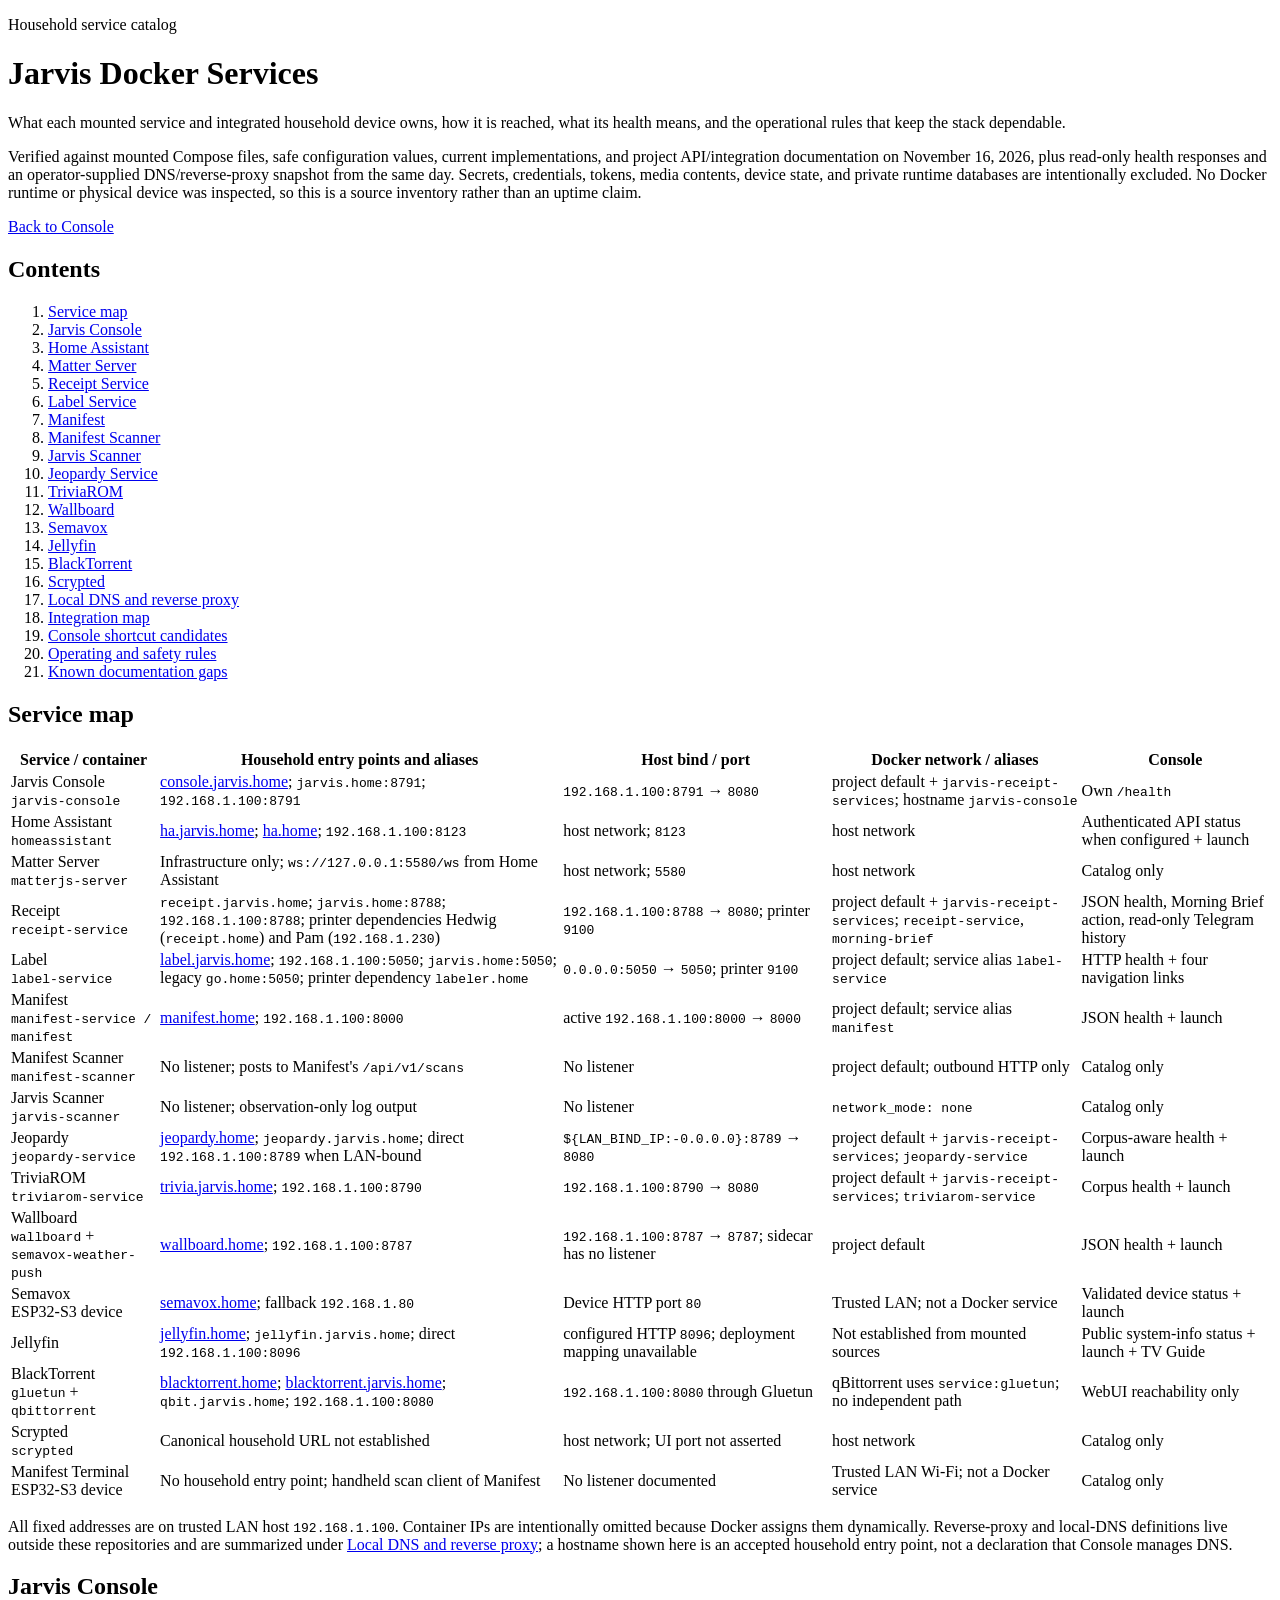
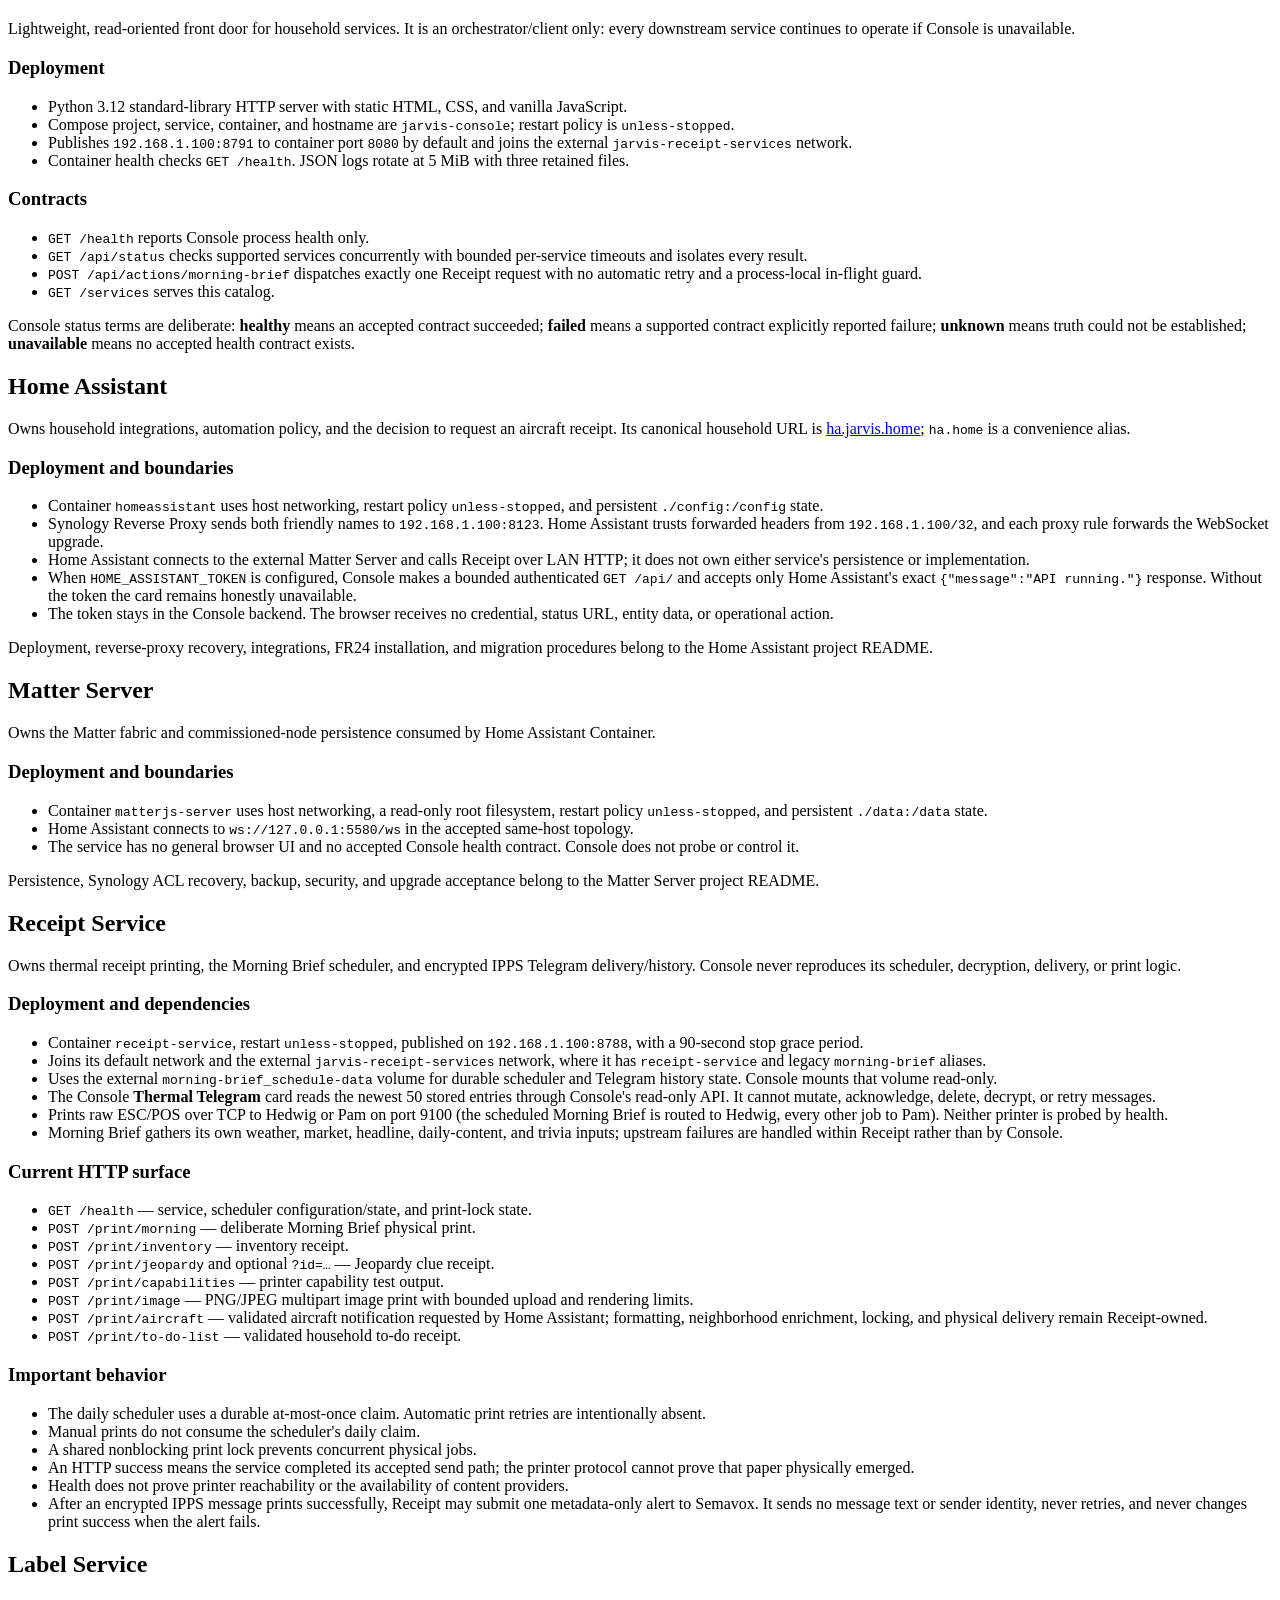
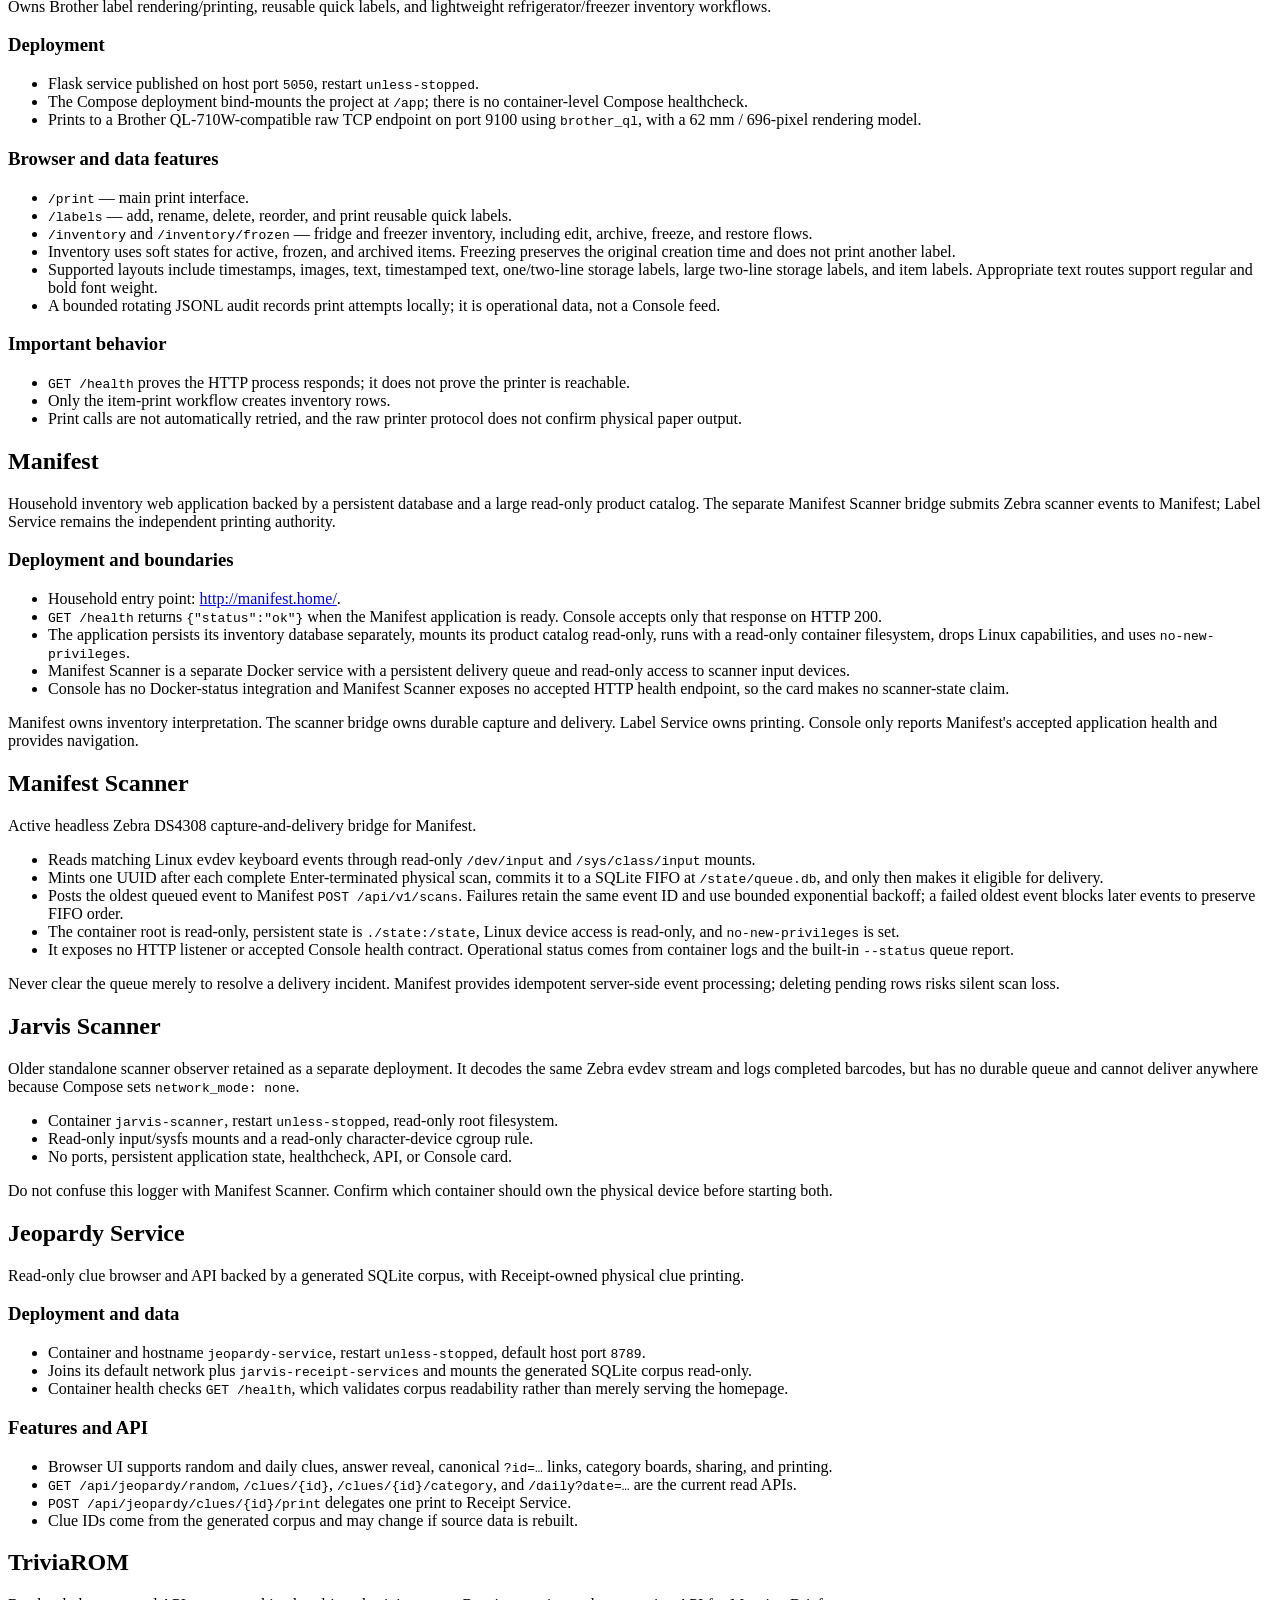
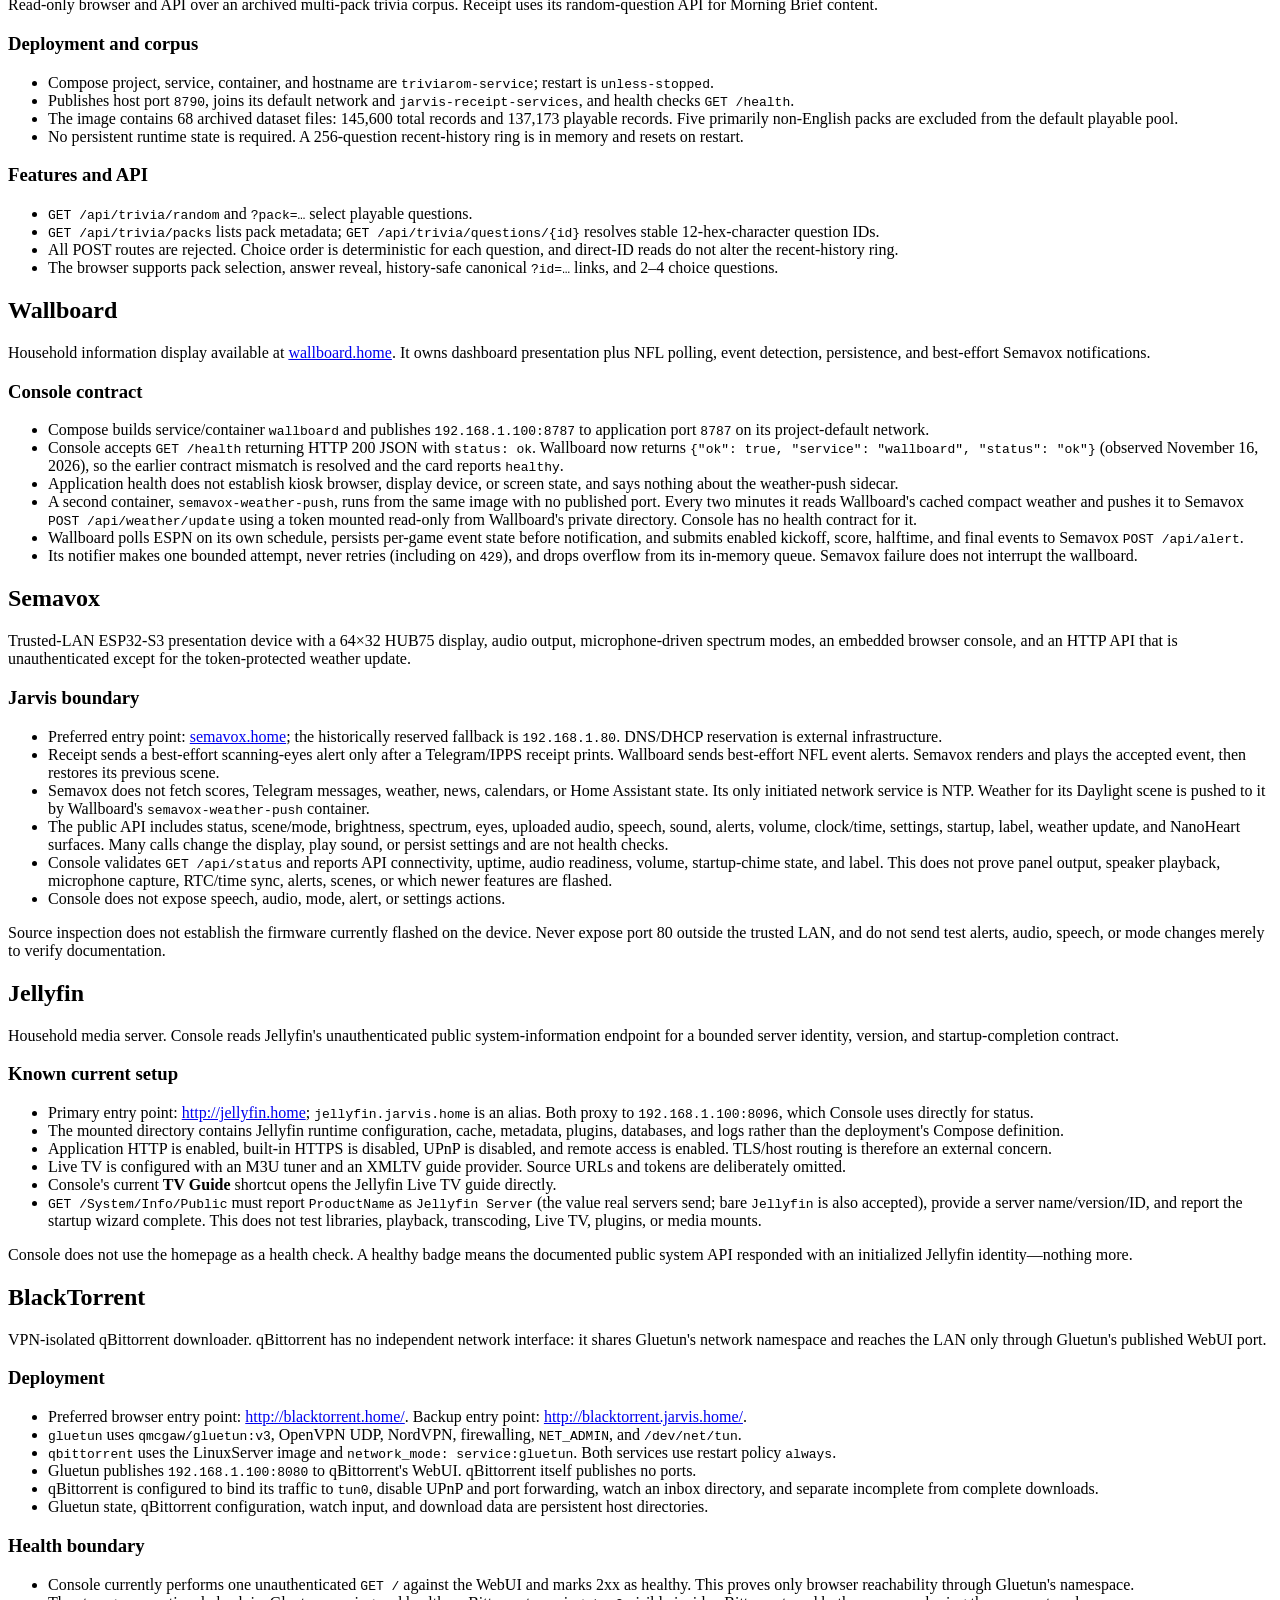
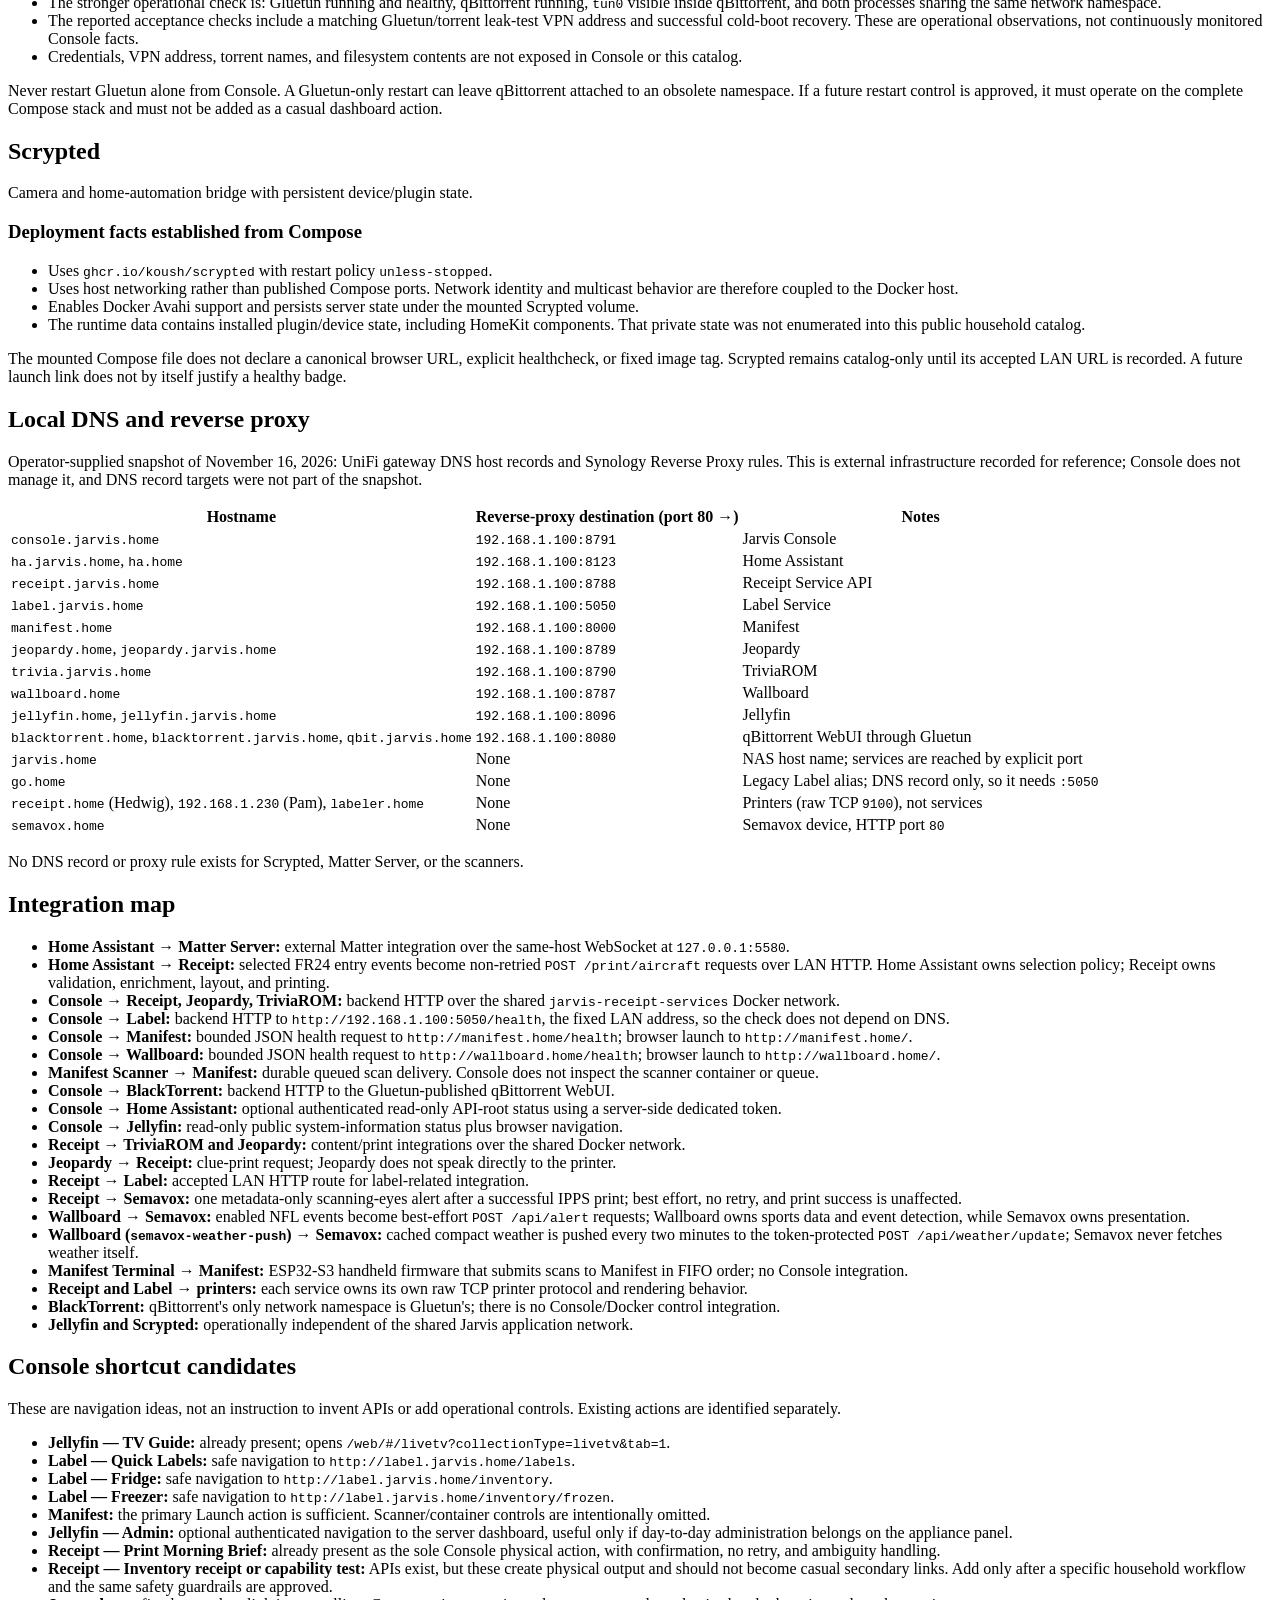
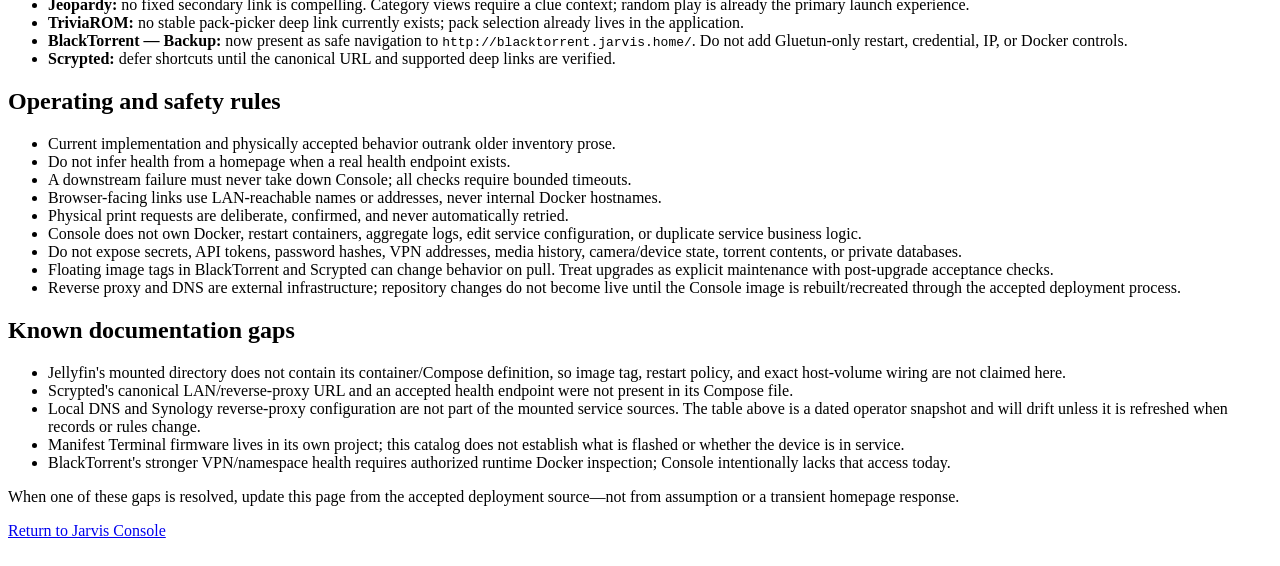
==== commit cbdccd7e: "Name receipt printers Hedwig and Pam in console docs The scheduled Morning Brief is routed to Hedwig" ====
--- a/web/services.html
+++ b/web/services.html
@@ -54,7 +54,7 @@
             <tr><td>Jarvis Console<br><code>jarvis-console</code></td><td><a href="http://console.jarvis.home/">console.jarvis.home</a>; <code>jarvis.home:8791</code>; <code>192.168.1.100:8791</code></td><td><code>192.168.1.100:8791</code> → <code>8080</code></td><td>project default + <code>jarvis-receipt-services</code>; hostname <code>jarvis-console</code></td><td>Own <code>/health</code></td></tr>
             <tr><td>Home Assistant<br><code>homeassistant</code></td><td><a href="http://ha.jarvis.home/">ha.jarvis.home</a>; <a href="http://ha.home/">ha.home</a>; <code>192.168.1.100:8123</code></td><td>host network; <code>8123</code></td><td>host network</td><td>Authenticated API status when configured + launch</td></tr>
             <tr><td>Matter Server<br><code>matterjs-server</code></td><td>Infrastructure only; <code>ws://127.0.0.1:5580/ws</code> from Home Assistant</td><td>host network; <code>5580</code></td><td>host network</td><td>Catalog only</td></tr>
-            <tr><td>Receipt<br><code>receipt-service</code></td><td><code>receipt.jarvis.home</code>; <code>jarvis.home:8788</code>; <code>192.168.1.100:8788</code>; printer dependency <code>receipt.home</code></td><td><code>192.168.1.100:8788</code> → <code>8080</code>; printer <code>9100</code></td><td>project default + <code>jarvis-receipt-services</code>; <code>receipt-service</code>, <code>morning-brief</code></td><td>JSON health, Morning Brief action, read-only Telegram history</td></tr>
+            <tr><td>Receipt<br><code>receipt-service</code></td><td><code>receipt.jarvis.home</code>; <code>jarvis.home:8788</code>; <code>192.168.1.100:8788</code>; printer dependencies Hedwig (<code>receipt.home</code>) and Pam (<code>192.168.1.230</code>)</td><td><code>192.168.1.100:8788</code> → <code>8080</code>; printer <code>9100</code></td><td>project default + <code>jarvis-receipt-services</code>; <code>receipt-service</code>, <code>morning-brief</code></td><td>JSON health, Morning Brief action, read-only Telegram history</td></tr>
             <tr><td>Label<br><code>label-service</code></td><td><a href="http://label.jarvis.home/print">label.jarvis.home</a>; <code>192.168.1.100:5050</code>; <code>jarvis.home:5050</code>; legacy <code>go.home:5050</code>; printer dependency <code>labeler.home</code></td><td><code>0.0.0.0:5050</code> → <code>5050</code>; printer <code>9100</code></td><td>project default; service alias <code>label-service</code></td><td>HTTP health + four navigation links</td></tr>
             <tr><td>Manifest<br><code>manifest-service / manifest</code></td><td><a href="http://manifest.home/">manifest.home</a>; <code>192.168.1.100:8000</code></td><td>active <code>192.168.1.100:8000</code> → <code>8000</code></td><td>project default; service alias <code>manifest</code></td><td>JSON health + launch</td></tr>
             <tr><td>Manifest Scanner<br><code>manifest-scanner</code></td><td>No listener; posts to Manifest's <code>/api/v1/scans</code></td><td>No listener</td><td>project default; outbound HTTP only</td><td>Catalog only</td></tr>
@@ -128,7 +128,7 @@
         <li>Joins its default network and the external <code>jarvis-receipt-services</code> network, where it has <code>receipt-service</code> and legacy <code>morning-brief</code> aliases.</li>
         <li>Uses the external <code>morning-brief_schedule-data</code> volume for durable scheduler and Telegram history state. Console mounts that volume read-only.</li>
         <li>The Console <strong>Thermal Telegram</strong> card reads the newest 50 stored entries through Console's read-only API. It cannot mutate, acknowledge, delete, decrypt, or retry messages.</li>
-        <li>Prints raw ESC/POS over TCP to the receipt printer on port 9100. The configured printer is not probed by health.</li>
+        <li>Prints raw ESC/POS over TCP to Hedwig or Pam on port 9100 (the scheduled Morning Brief is routed to Hedwig, every other job to Pam). Neither printer is probed by health.</li>
         <li>Morning Brief gathers its own weather, market, headline, daily-content, and trivia inputs; upstream failures are handled within Receipt rather than by Console.</li>
       </ul>
       <h3>Current HTTP surface</h3>
@@ -352,7 +352,7 @@
             <tr><td><code>blacktorrent.home</code>, <code>blacktorrent.jarvis.home</code>, <code>qbit.jarvis.home</code></td><td><code>192.168.1.100:8080</code></td><td>qBittorrent WebUI through Gluetun</td></tr>
             <tr><td><code>jarvis.home</code></td><td>None</td><td>NAS host name; services are reached by explicit port</td></tr>
             <tr><td><code>go.home</code></td><td>None</td><td>Legacy Label alias; DNS record only, so it needs <code>:5050</code></td></tr>
-            <tr><td><code>receipt.home</code>, <code>labeler.home</code></td><td>None</td><td>Printers (raw TCP <code>9100</code>), not services</td></tr>
+            <tr><td><code>receipt.home</code> (Hedwig), <code>192.168.1.230</code> (Pam), <code>labeler.home</code></td><td>None</td><td>Printers (raw TCP <code>9100</code>), not services</td></tr>
             <tr><td><code>semavox.home</code></td><td>None</td><td>Semavox device, HTTP port <code>80</code></td></tr>
           </tbody>
         </table>
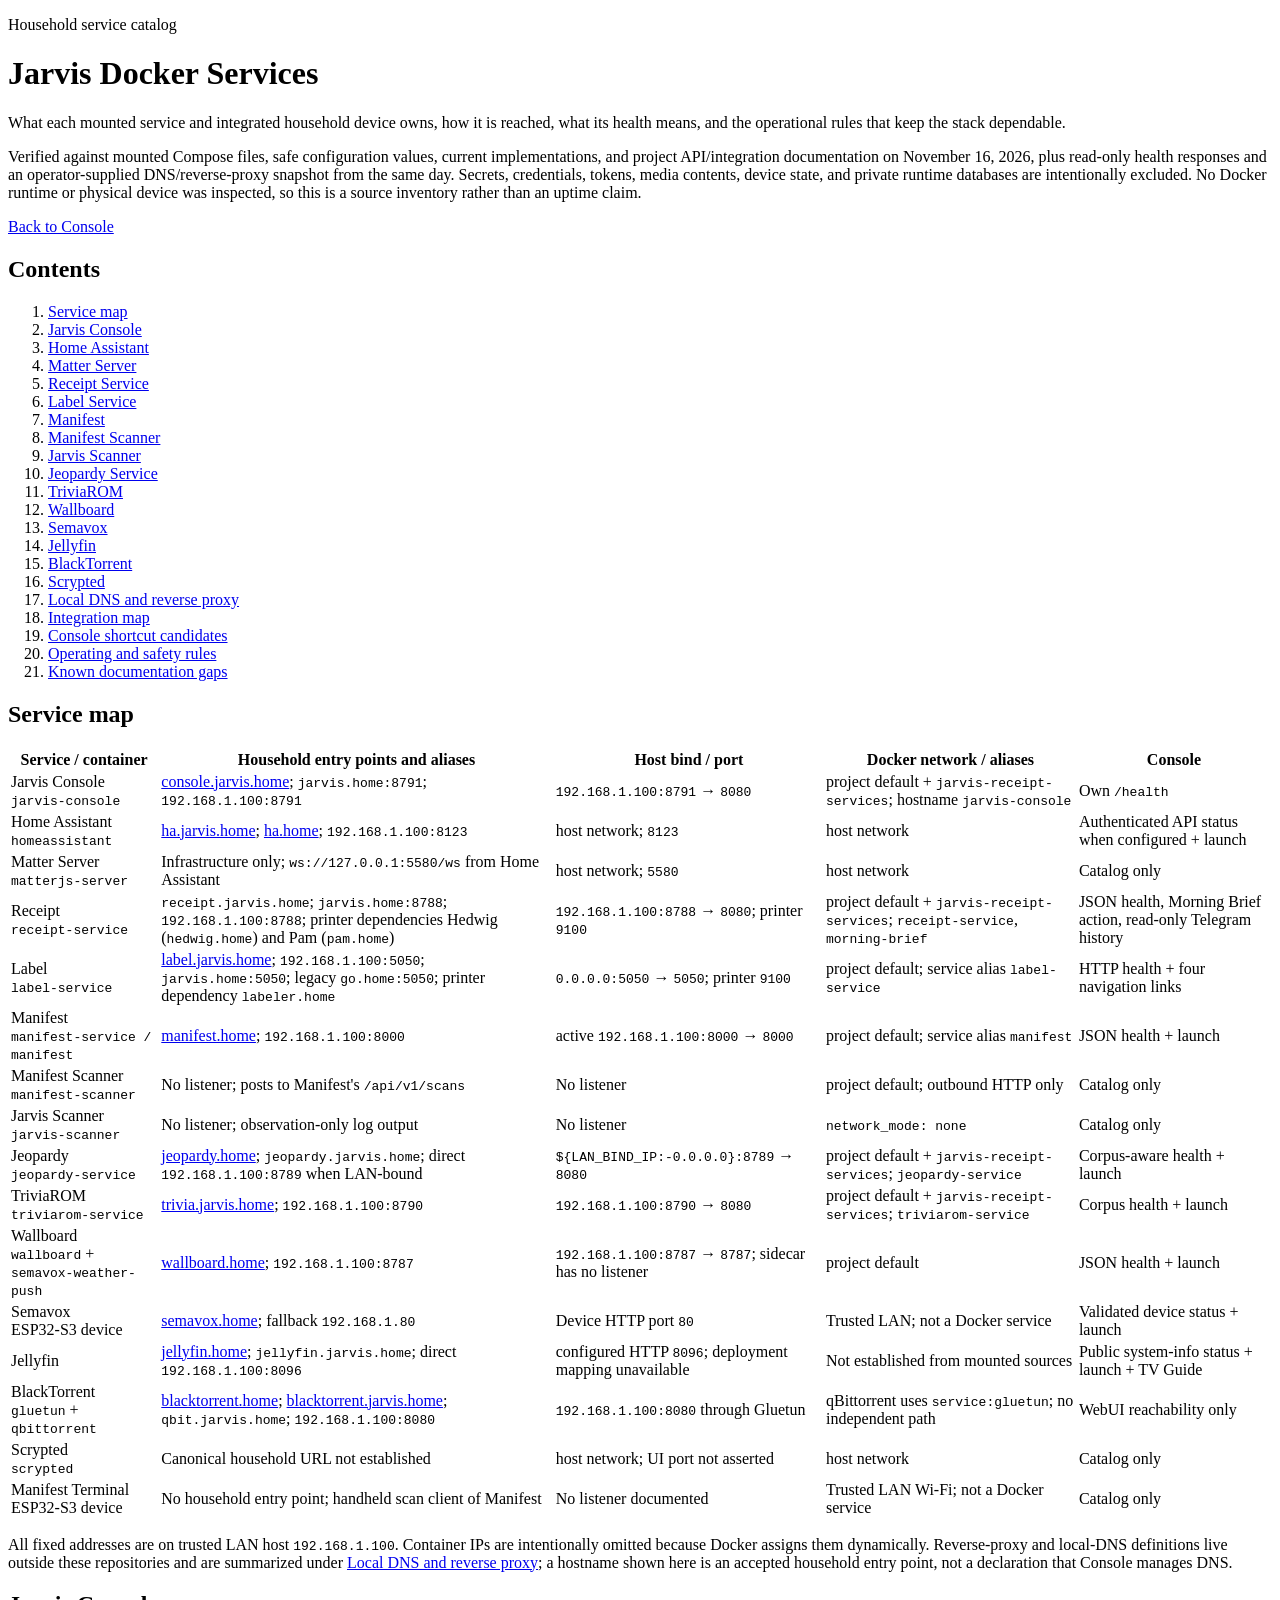
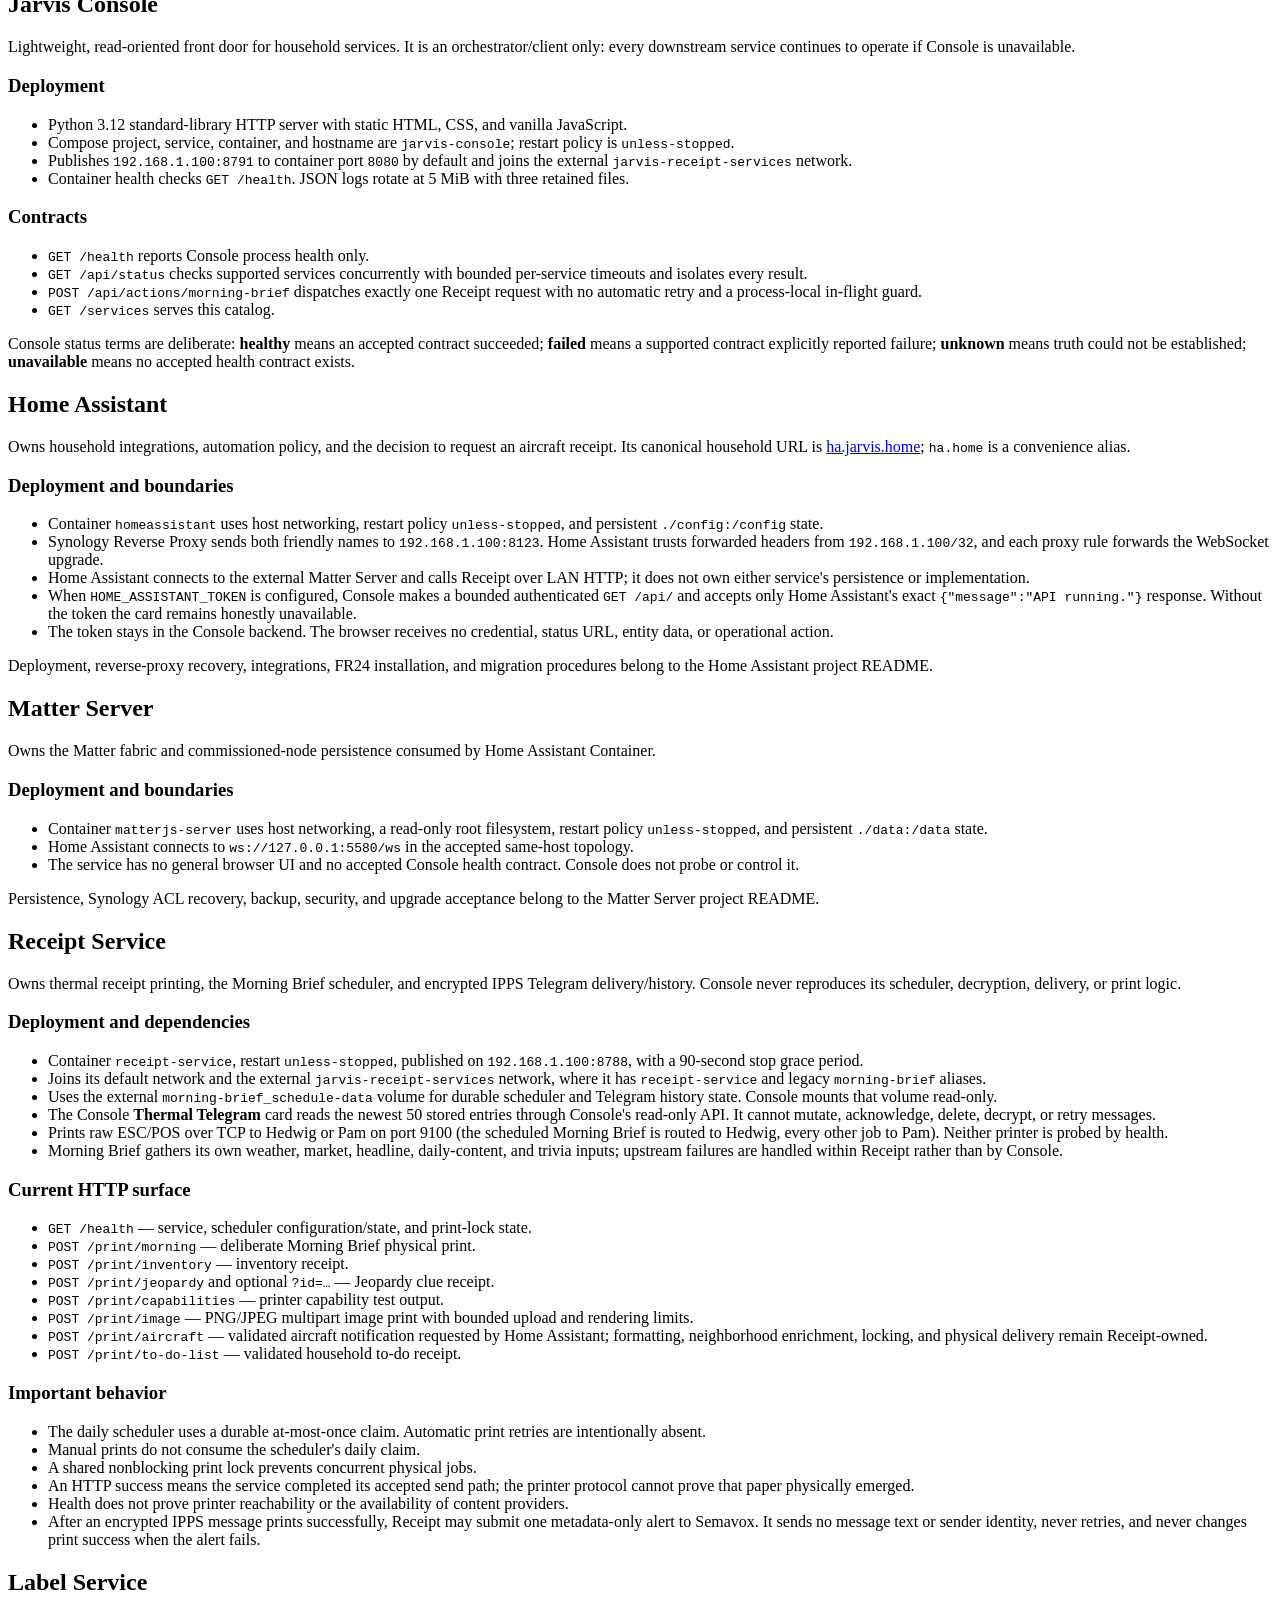
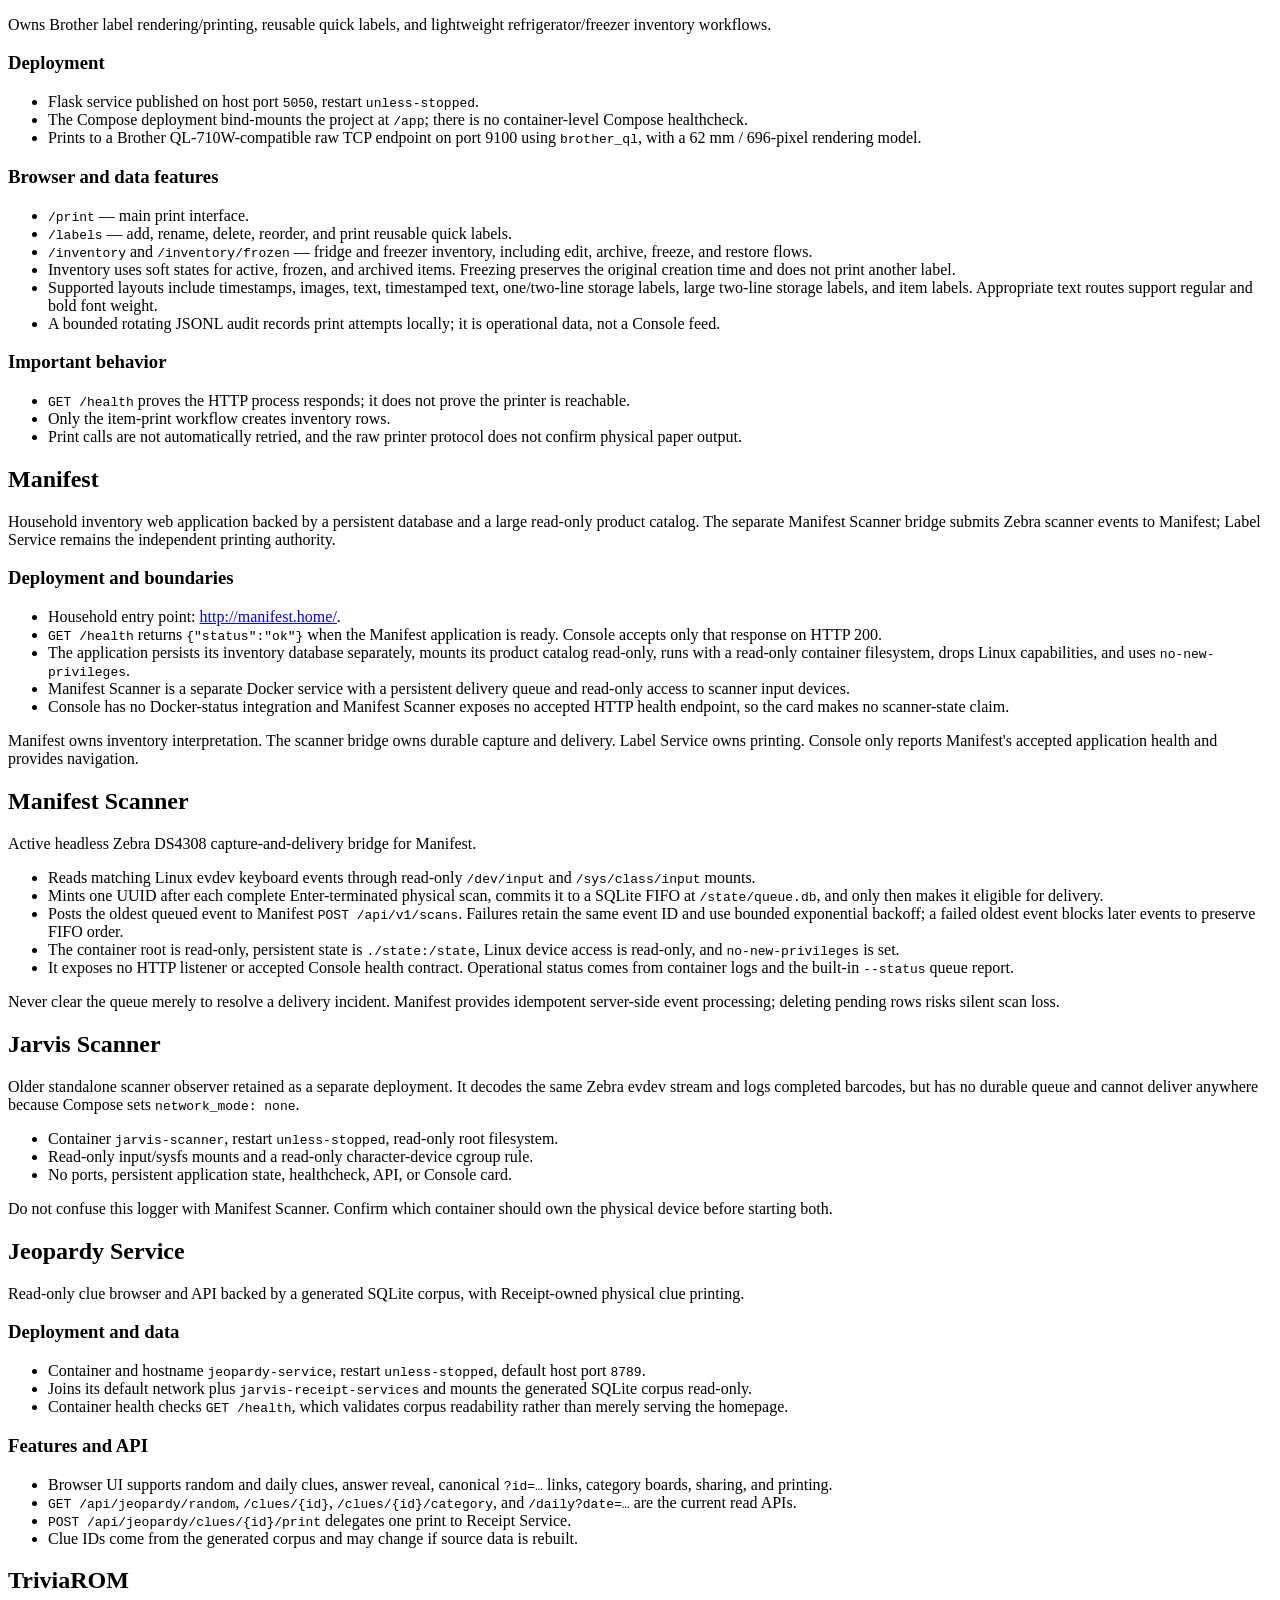
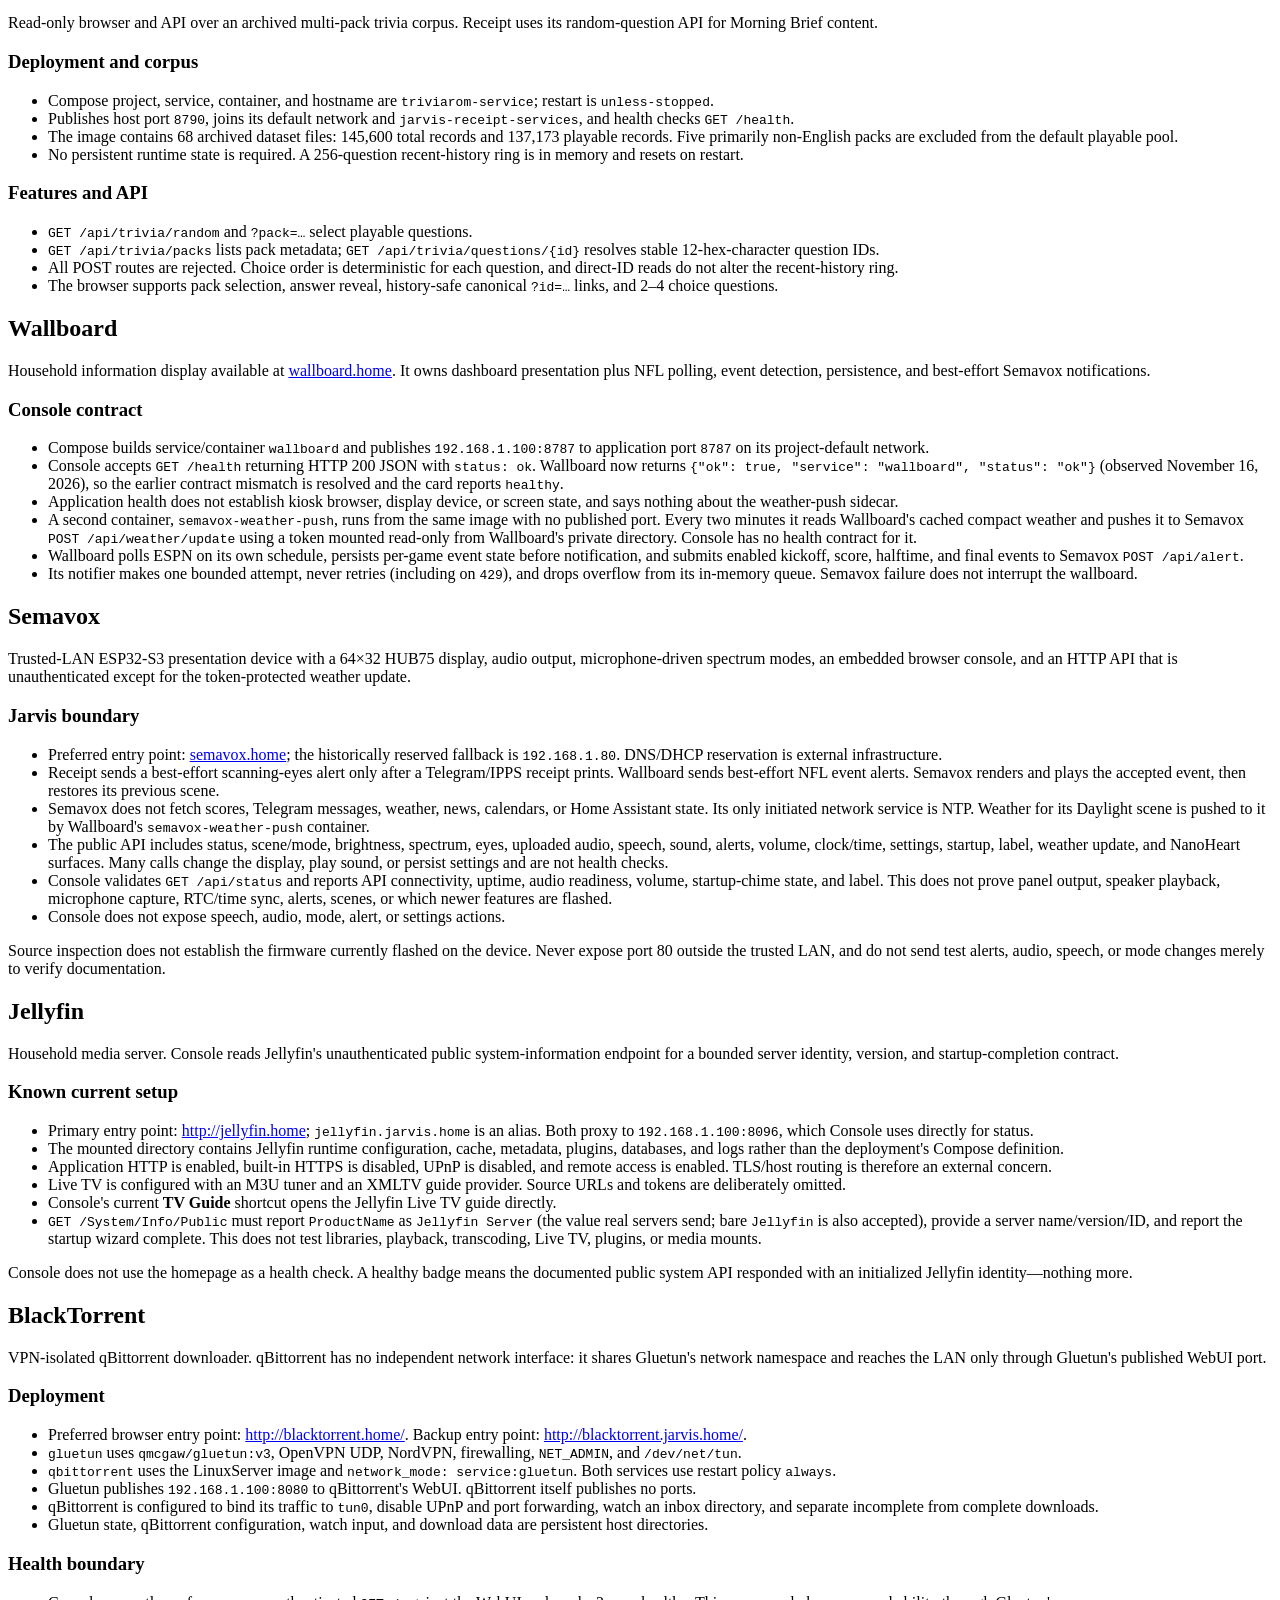
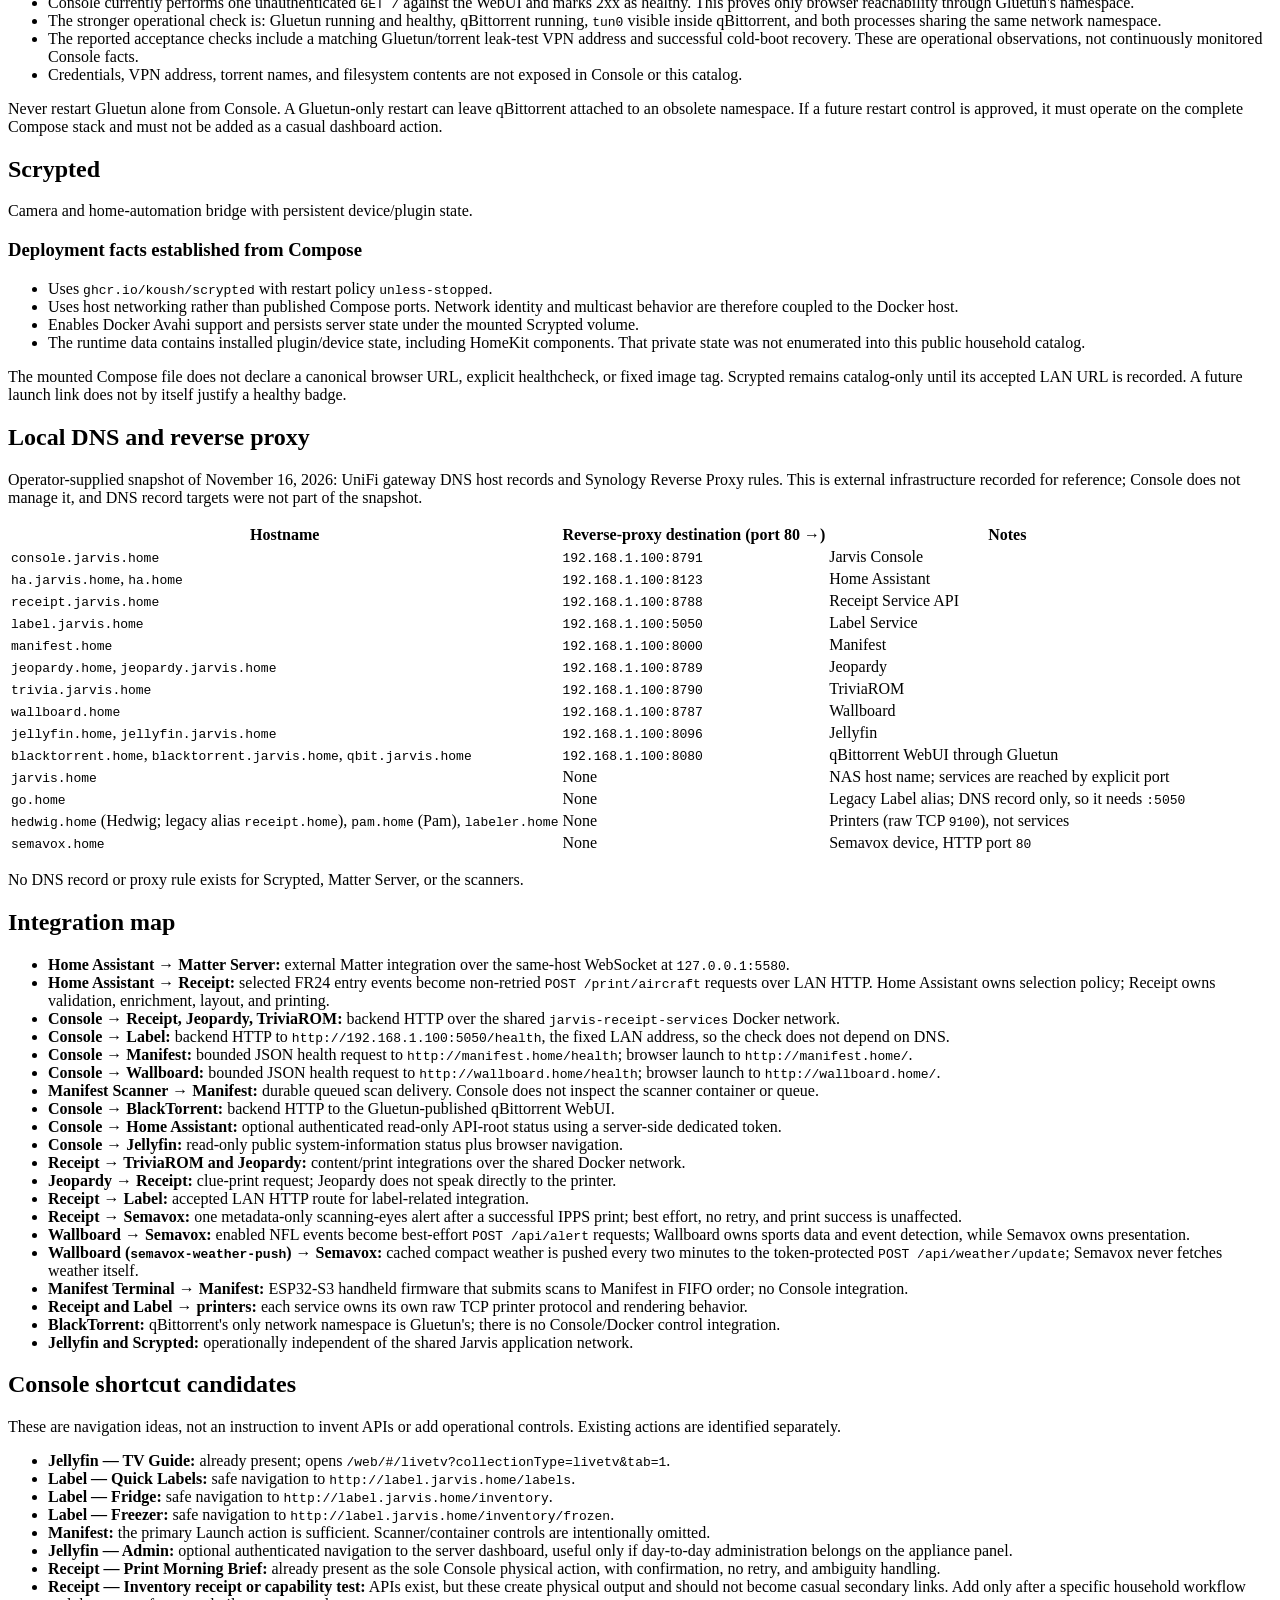
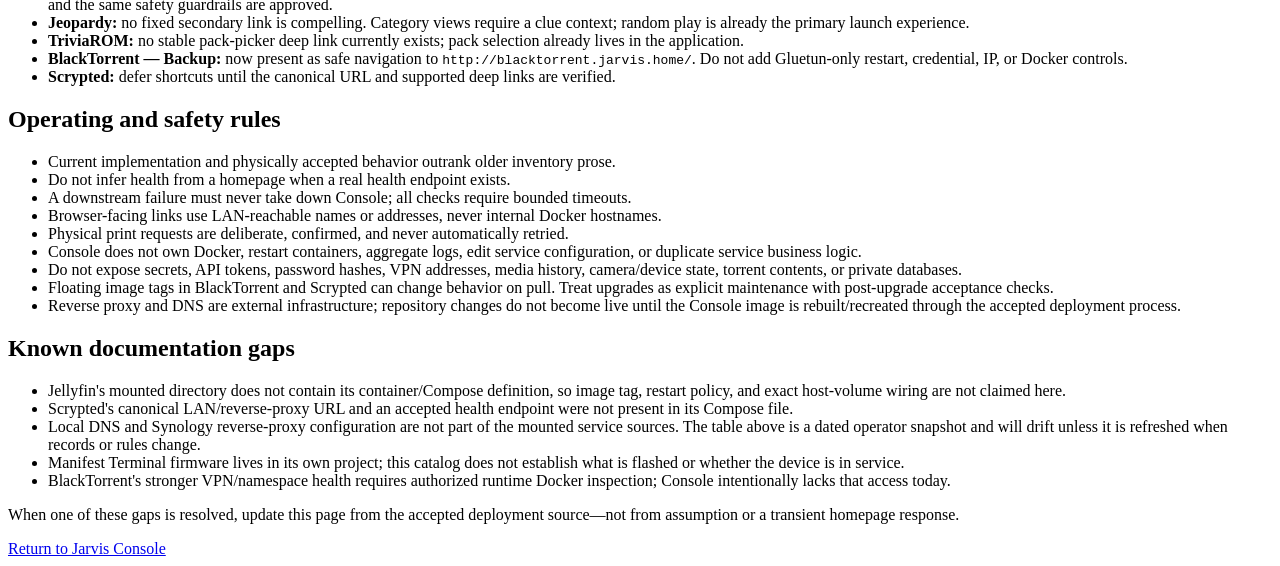
==== commit f6724b33: "Document hedwig.home and pam.home printer names Co-Authored-By: Claude Opus 5.5 <noreply@anthropic.c" ====
--- a/web/services.html
+++ b/web/services.html
@@ -54,7 +54,7 @@
             <tr><td>Jarvis Console<br><code>jarvis-console</code></td><td><a href="http://console.jarvis.home/">console.jarvis.home</a>; <code>jarvis.home:8791</code>; <code>192.168.1.100:8791</code></td><td><code>192.168.1.100:8791</code> → <code>8080</code></td><td>project default + <code>jarvis-receipt-services</code>; hostname <code>jarvis-console</code></td><td>Own <code>/health</code></td></tr>
             <tr><td>Home Assistant<br><code>homeassistant</code></td><td><a href="http://ha.jarvis.home/">ha.jarvis.home</a>; <a href="http://ha.home/">ha.home</a>; <code>192.168.1.100:8123</code></td><td>host network; <code>8123</code></td><td>host network</td><td>Authenticated API status when configured + launch</td></tr>
             <tr><td>Matter Server<br><code>matterjs-server</code></td><td>Infrastructure only; <code>ws://127.0.0.1:5580/ws</code> from Home Assistant</td><td>host network; <code>5580</code></td><td>host network</td><td>Catalog only</td></tr>
-            <tr><td>Receipt<br><code>receipt-service</code></td><td><code>receipt.jarvis.home</code>; <code>jarvis.home:8788</code>; <code>192.168.1.100:8788</code>; printer dependencies Hedwig (<code>receipt.home</code>) and Pam (<code>192.168.1.230</code>)</td><td><code>192.168.1.100:8788</code> → <code>8080</code>; printer <code>9100</code></td><td>project default + <code>jarvis-receipt-services</code>; <code>receipt-service</code>, <code>morning-brief</code></td><td>JSON health, Morning Brief action, read-only Telegram history</td></tr>
+            <tr><td>Receipt<br><code>receipt-service</code></td><td><code>receipt.jarvis.home</code>; <code>jarvis.home:8788</code>; <code>192.168.1.100:8788</code>; printer dependencies Hedwig (<code>hedwig.home</code>) and Pam (<code>pam.home</code>)</td><td><code>192.168.1.100:8788</code> → <code>8080</code>; printer <code>9100</code></td><td>project default + <code>jarvis-receipt-services</code>; <code>receipt-service</code>, <code>morning-brief</code></td><td>JSON health, Morning Brief action, read-only Telegram history</td></tr>
             <tr><td>Label<br><code>label-service</code></td><td><a href="http://label.jarvis.home/print">label.jarvis.home</a>; <code>192.168.1.100:5050</code>; <code>jarvis.home:5050</code>; legacy <code>go.home:5050</code>; printer dependency <code>labeler.home</code></td><td><code>0.0.0.0:5050</code> → <code>5050</code>; printer <code>9100</code></td><td>project default; service alias <code>label-service</code></td><td>HTTP health + four navigation links</td></tr>
             <tr><td>Manifest<br><code>manifest-service / manifest</code></td><td><a href="http://manifest.home/">manifest.home</a>; <code>192.168.1.100:8000</code></td><td>active <code>192.168.1.100:8000</code> → <code>8000</code></td><td>project default; service alias <code>manifest</code></td><td>JSON health + launch</td></tr>
             <tr><td>Manifest Scanner<br><code>manifest-scanner</code></td><td>No listener; posts to Manifest's <code>/api/v1/scans</code></td><td>No listener</td><td>project default; outbound HTTP only</td><td>Catalog only</td></tr>
@@ -352,7 +352,7 @@
             <tr><td><code>blacktorrent.home</code>, <code>blacktorrent.jarvis.home</code>, <code>qbit.jarvis.home</code></td><td><code>192.168.1.100:8080</code></td><td>qBittorrent WebUI through Gluetun</td></tr>
             <tr><td><code>jarvis.home</code></td><td>None</td><td>NAS host name; services are reached by explicit port</td></tr>
             <tr><td><code>go.home</code></td><td>None</td><td>Legacy Label alias; DNS record only, so it needs <code>:5050</code></td></tr>
-            <tr><td><code>receipt.home</code> (Hedwig), <code>192.168.1.230</code> (Pam), <code>labeler.home</code></td><td>None</td><td>Printers (raw TCP <code>9100</code>), not services</td></tr>
+            <tr><td><code>hedwig.home</code> (Hedwig; legacy alias <code>receipt.home</code>), <code>pam.home</code> (Pam), <code>labeler.home</code></td><td>None</td><td>Printers (raw TCP <code>9100</code>), not services</td></tr>
             <tr><td><code>semavox.home</code></td><td>None</td><td>Semavox device, HTTP port <code>80</code></td></tr>
           </tbody>
         </table>
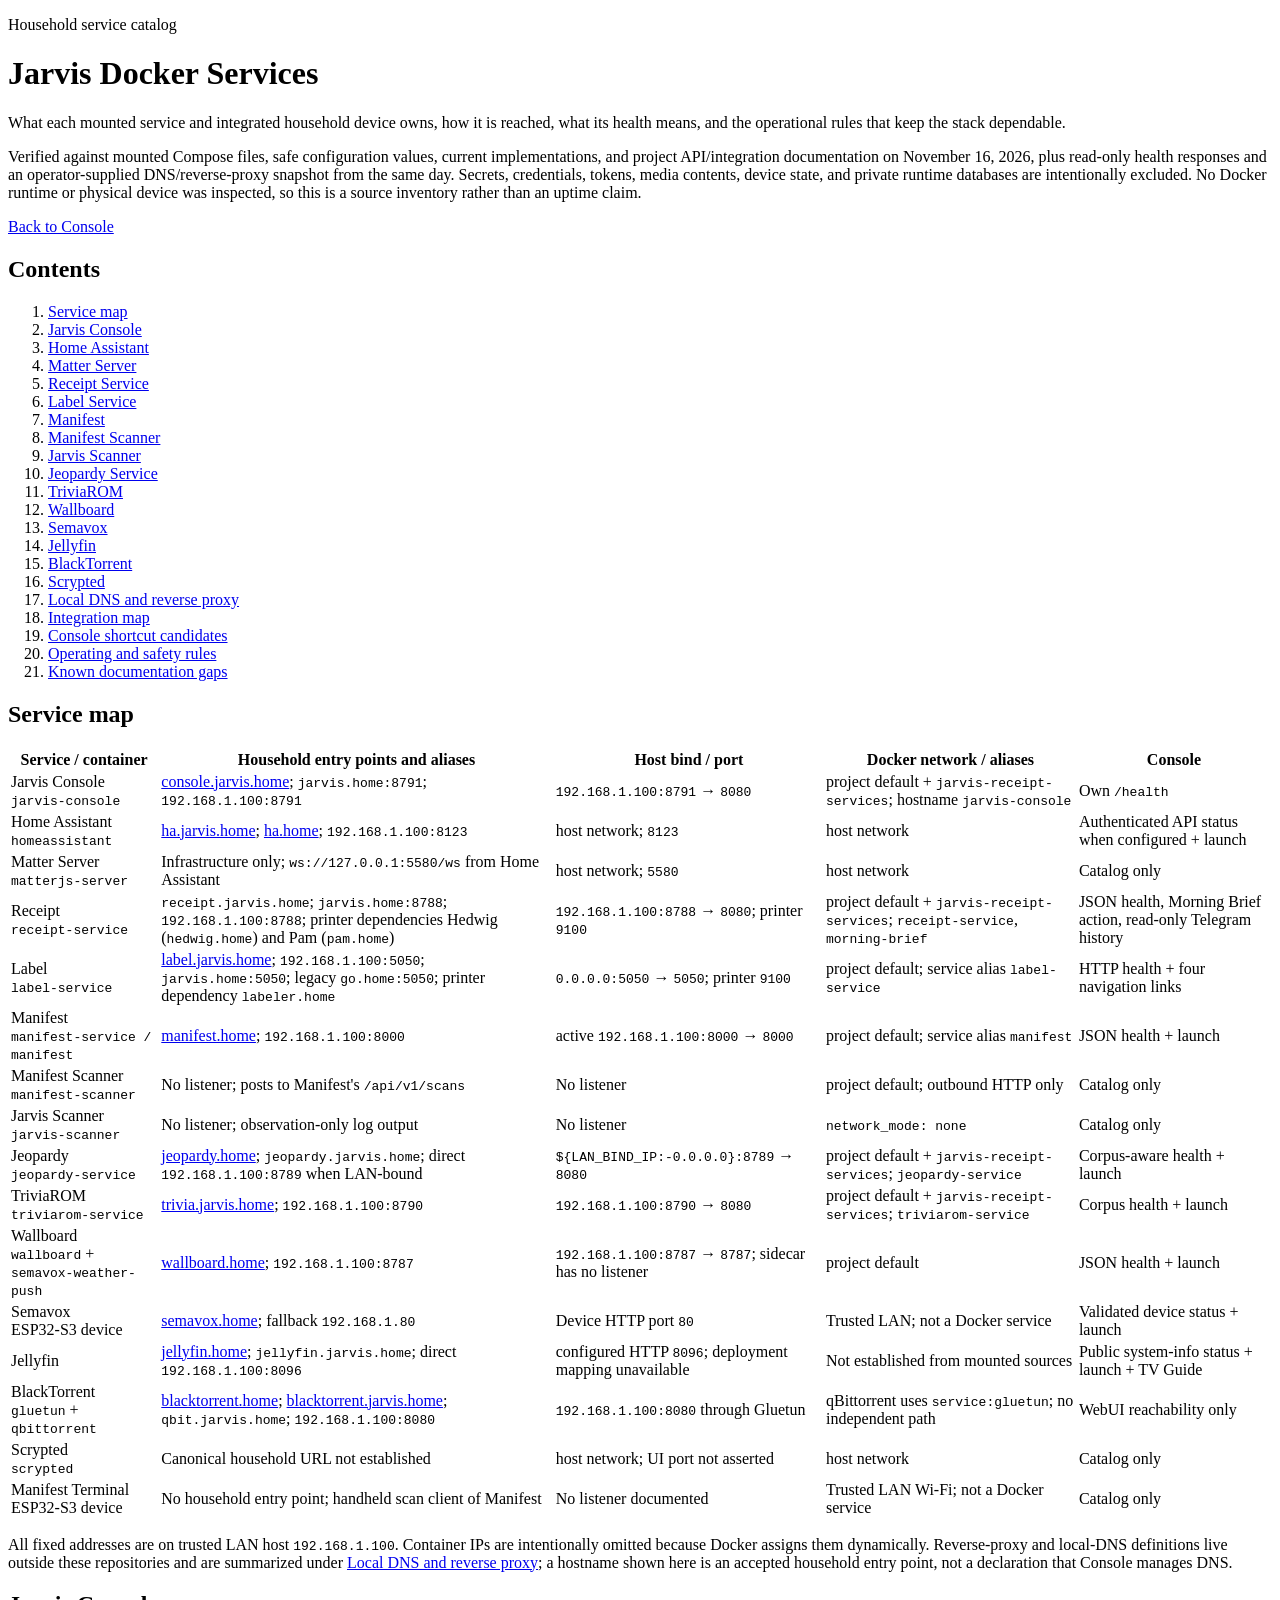
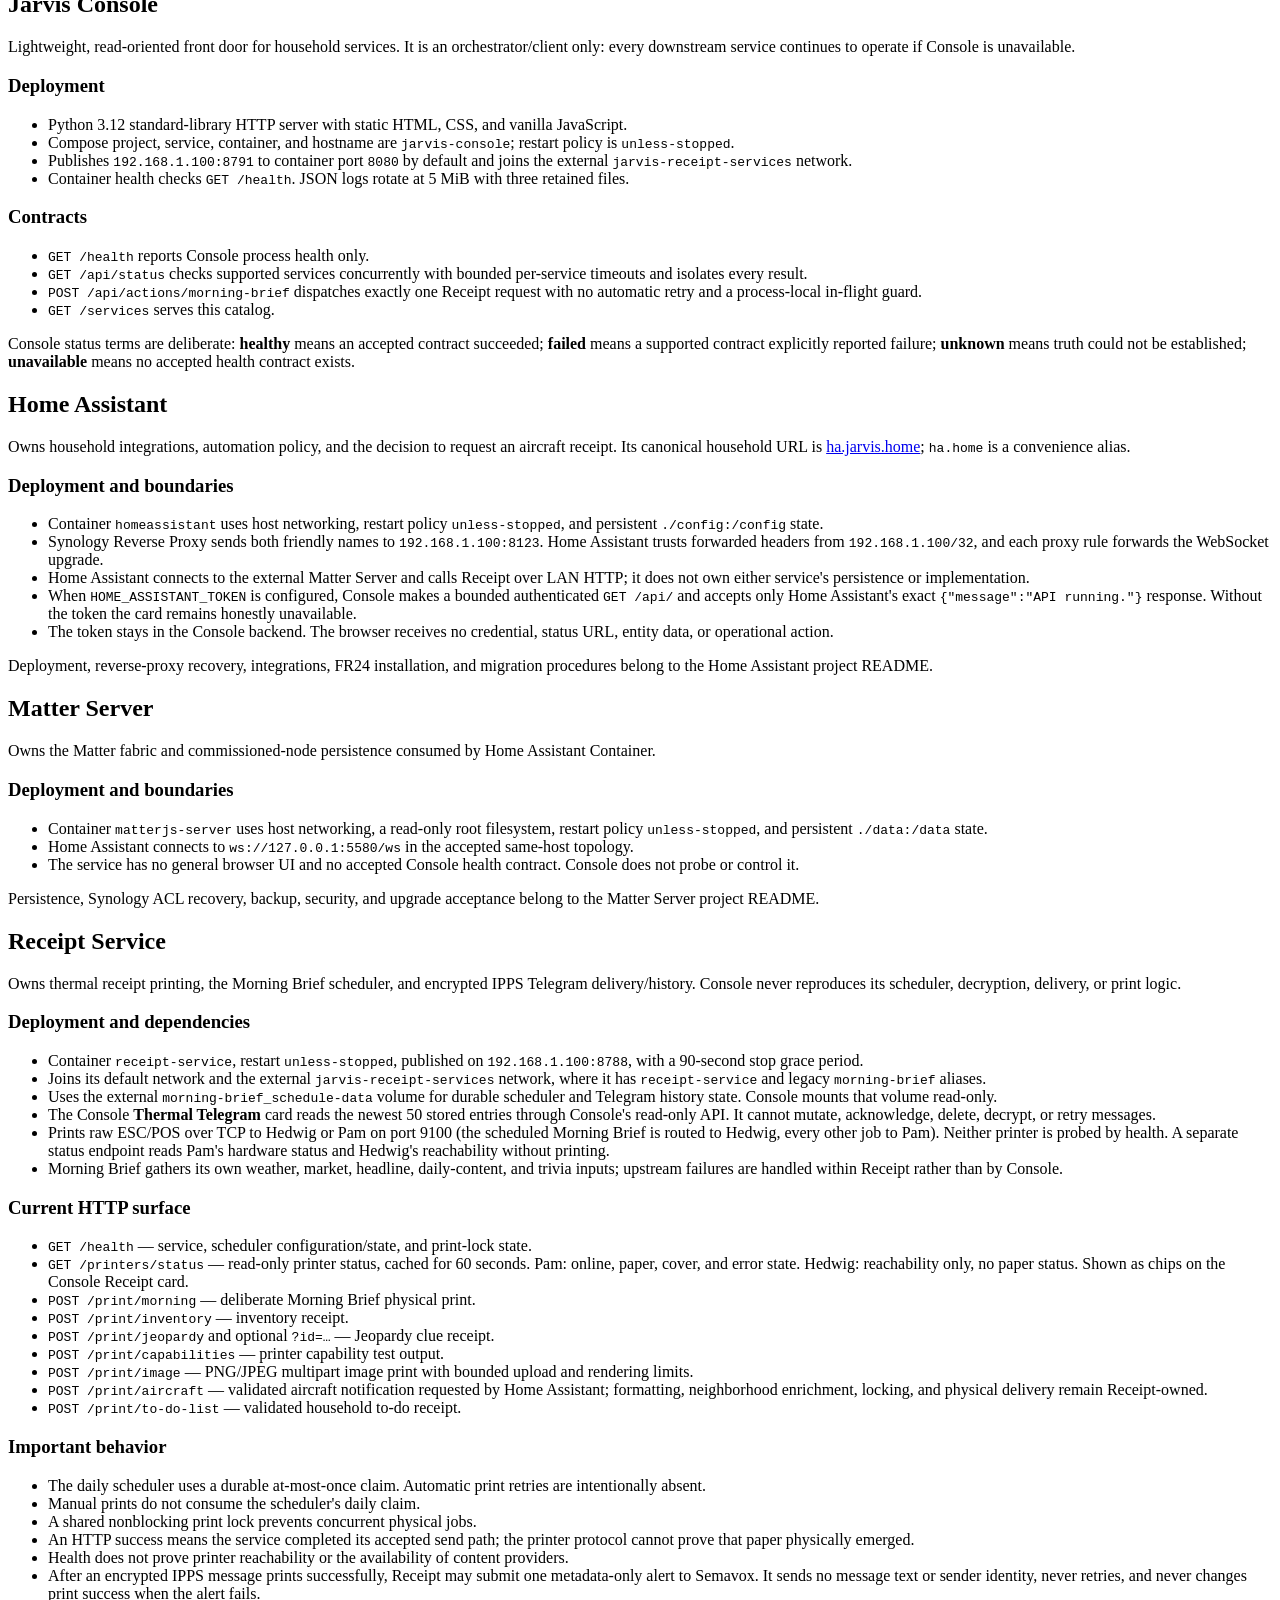
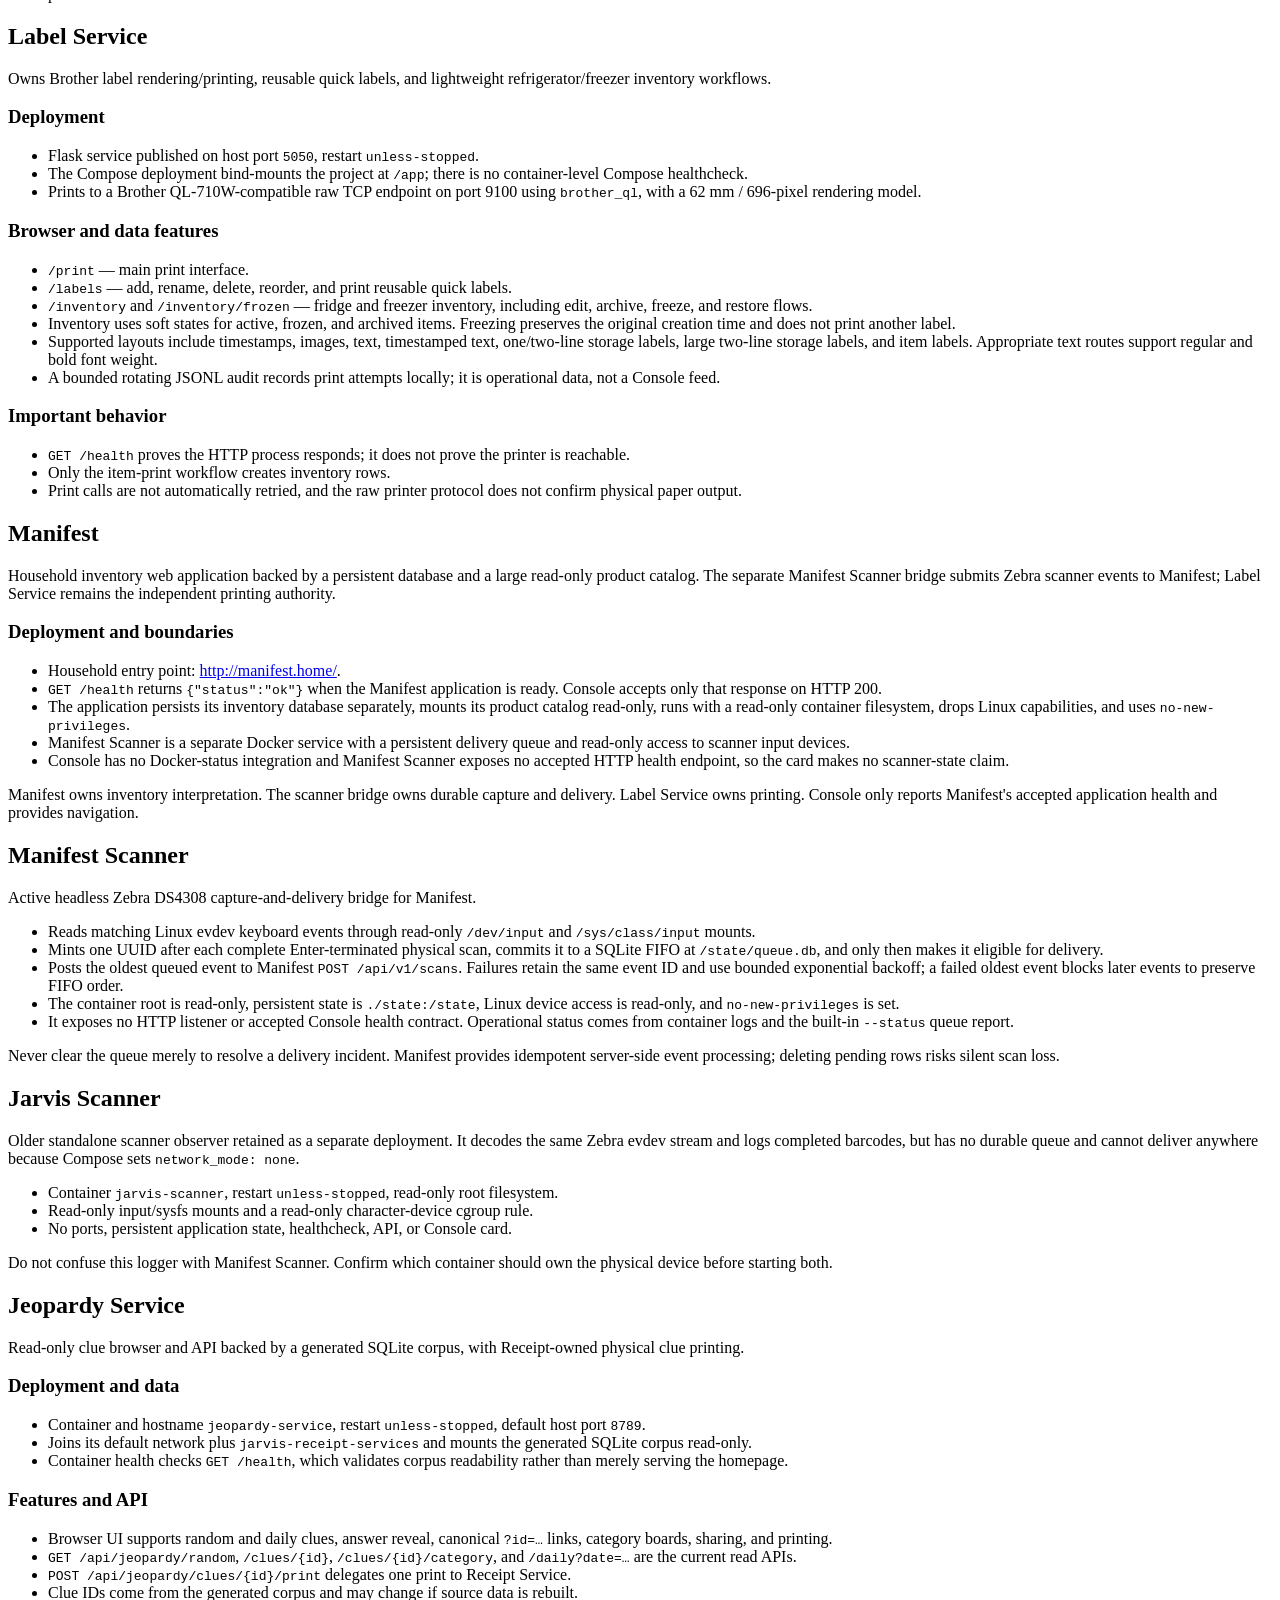
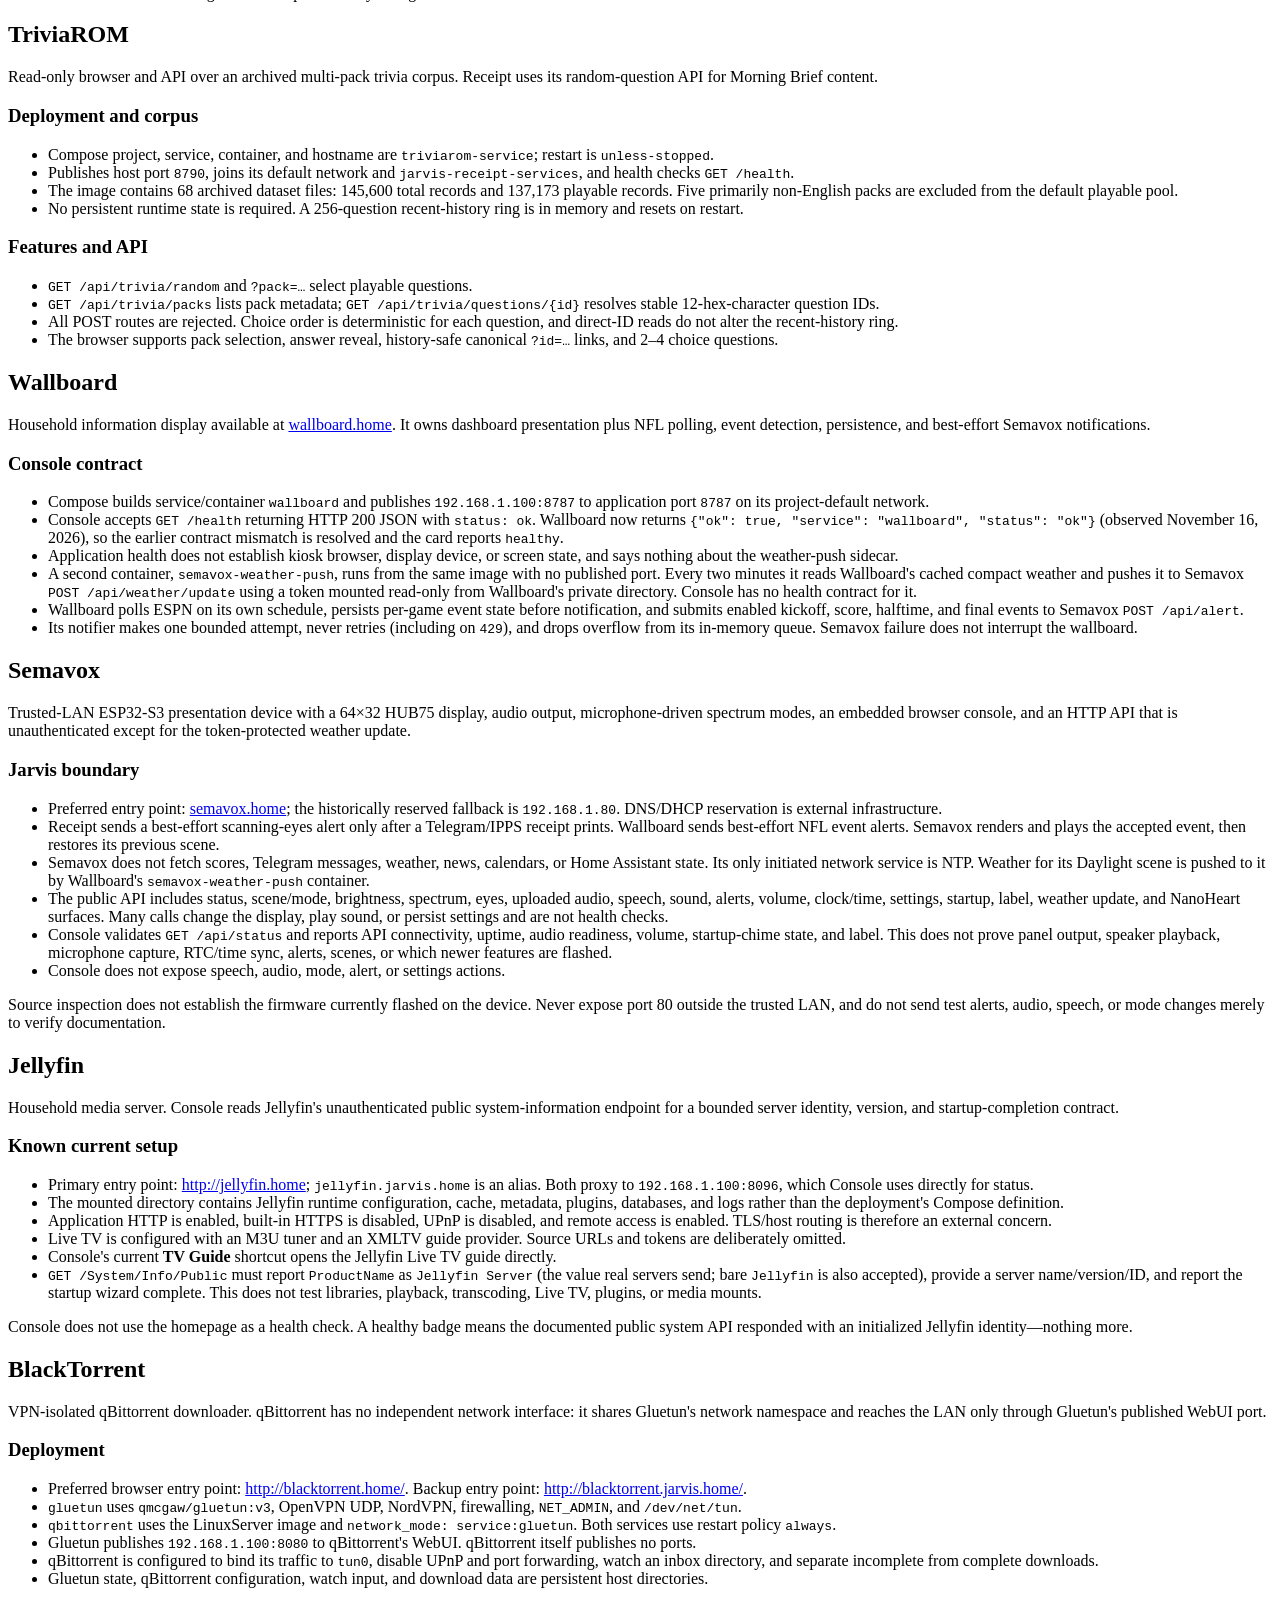
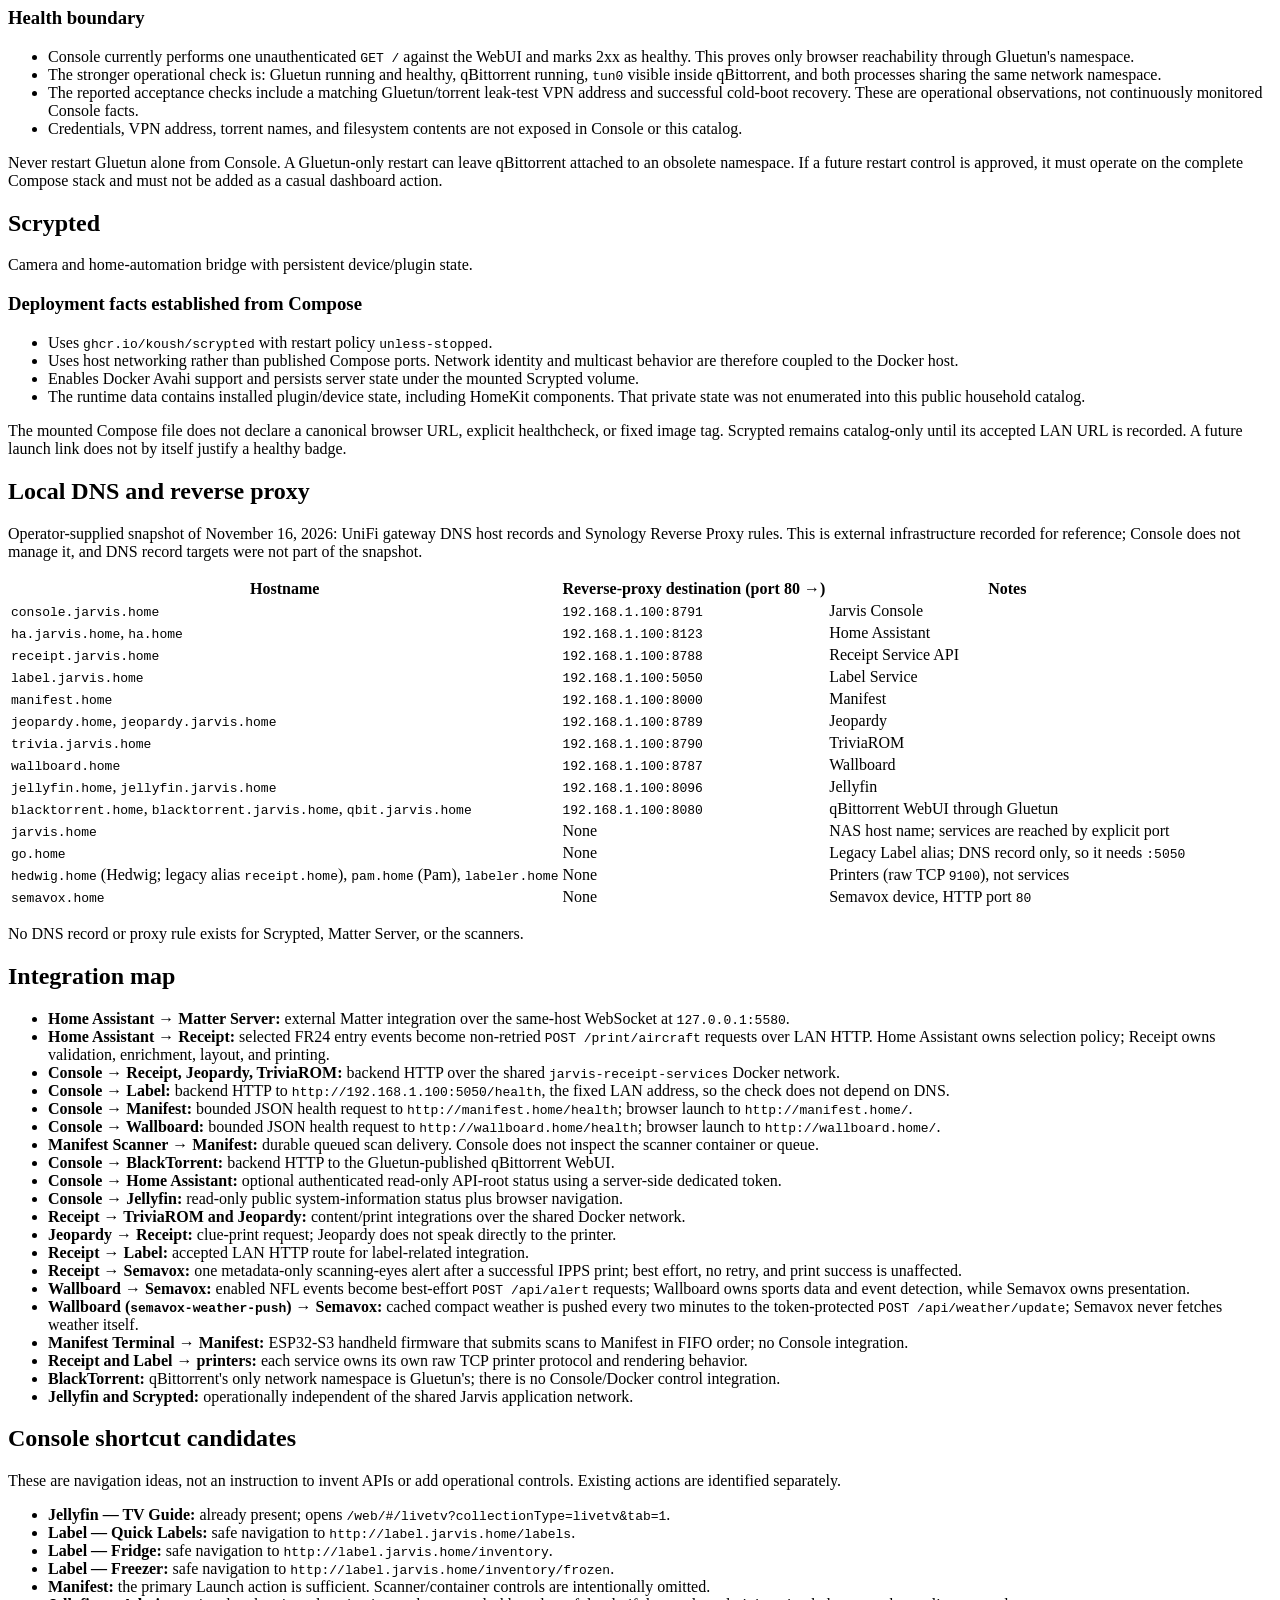
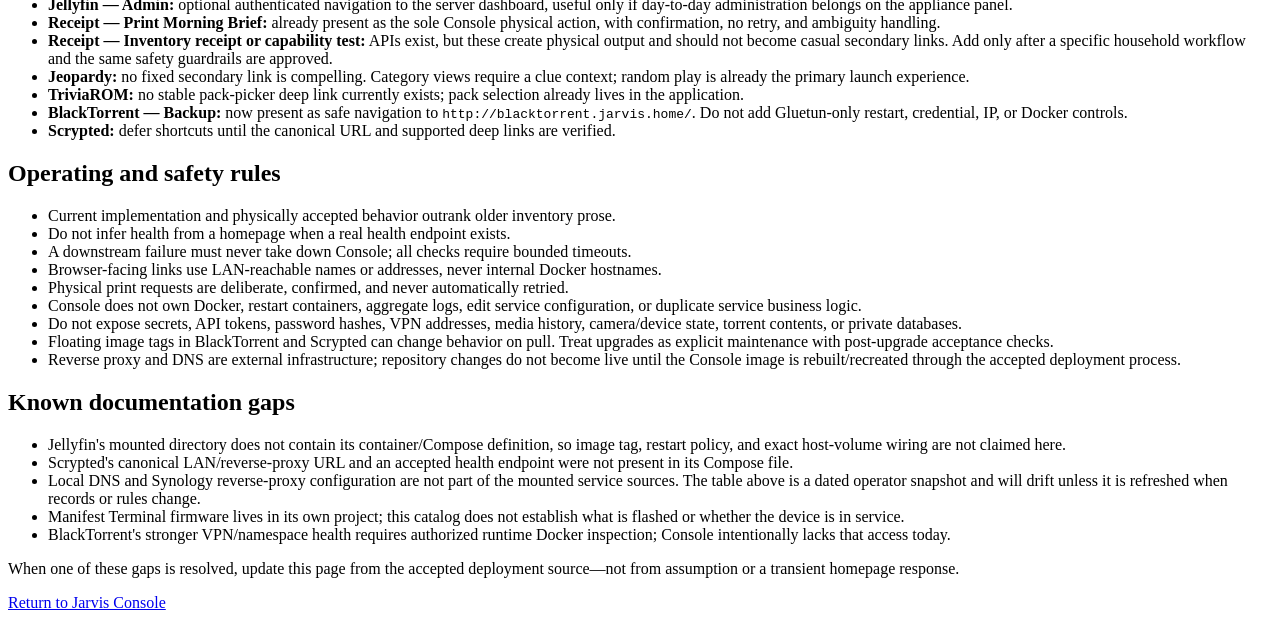
==== commit f5409571: "Show Hedwig and Pam status chips on the Receipt card Reads receipt-service GET /printers/status (REC" ====
--- a/web/services.html
+++ b/web/services.html
@@ -128,12 +128,13 @@
         <li>Joins its default network and the external <code>jarvis-receipt-services</code> network, where it has <code>receipt-service</code> and legacy <code>morning-brief</code> aliases.</li>
         <li>Uses the external <code>morning-brief_schedule-data</code> volume for durable scheduler and Telegram history state. Console mounts that volume read-only.</li>
         <li>The Console <strong>Thermal Telegram</strong> card reads the newest 50 stored entries through Console's read-only API. It cannot mutate, acknowledge, delete, decrypt, or retry messages.</li>
-        <li>Prints raw ESC/POS over TCP to Hedwig or Pam on port 9100 (the scheduled Morning Brief is routed to Hedwig, every other job to Pam). Neither printer is probed by health.</li>
+        <li>Prints raw ESC/POS over TCP to Hedwig or Pam on port 9100 (the scheduled Morning Brief is routed to Hedwig, every other job to Pam). Neither printer is probed by health. A separate status endpoint reads Pam's hardware status and Hedwig's reachability without printing.</li>
         <li>Morning Brief gathers its own weather, market, headline, daily-content, and trivia inputs; upstream failures are handled within Receipt rather than by Console.</li>
       </ul>
       <h3>Current HTTP surface</h3>
       <ul>
         <li><code>GET /health</code> — service, scheduler configuration/state, and print-lock state.</li>
+        <li><code>GET /printers/status</code> — read-only printer status, cached for 60 seconds. Pam: online, paper, cover, and error state. Hedwig: reachability only, no paper status. Shown as chips on the Console Receipt card.</li>
         <li><code>POST /print/morning</code> — deliberate Morning Brief physical print.</li>
         <li><code>POST /print/inventory</code> — inventory receipt.</li>
         <li><code>POST /print/jeopardy</code> and optional <code>?id=…</code> — Jeopardy clue receipt.</li>
